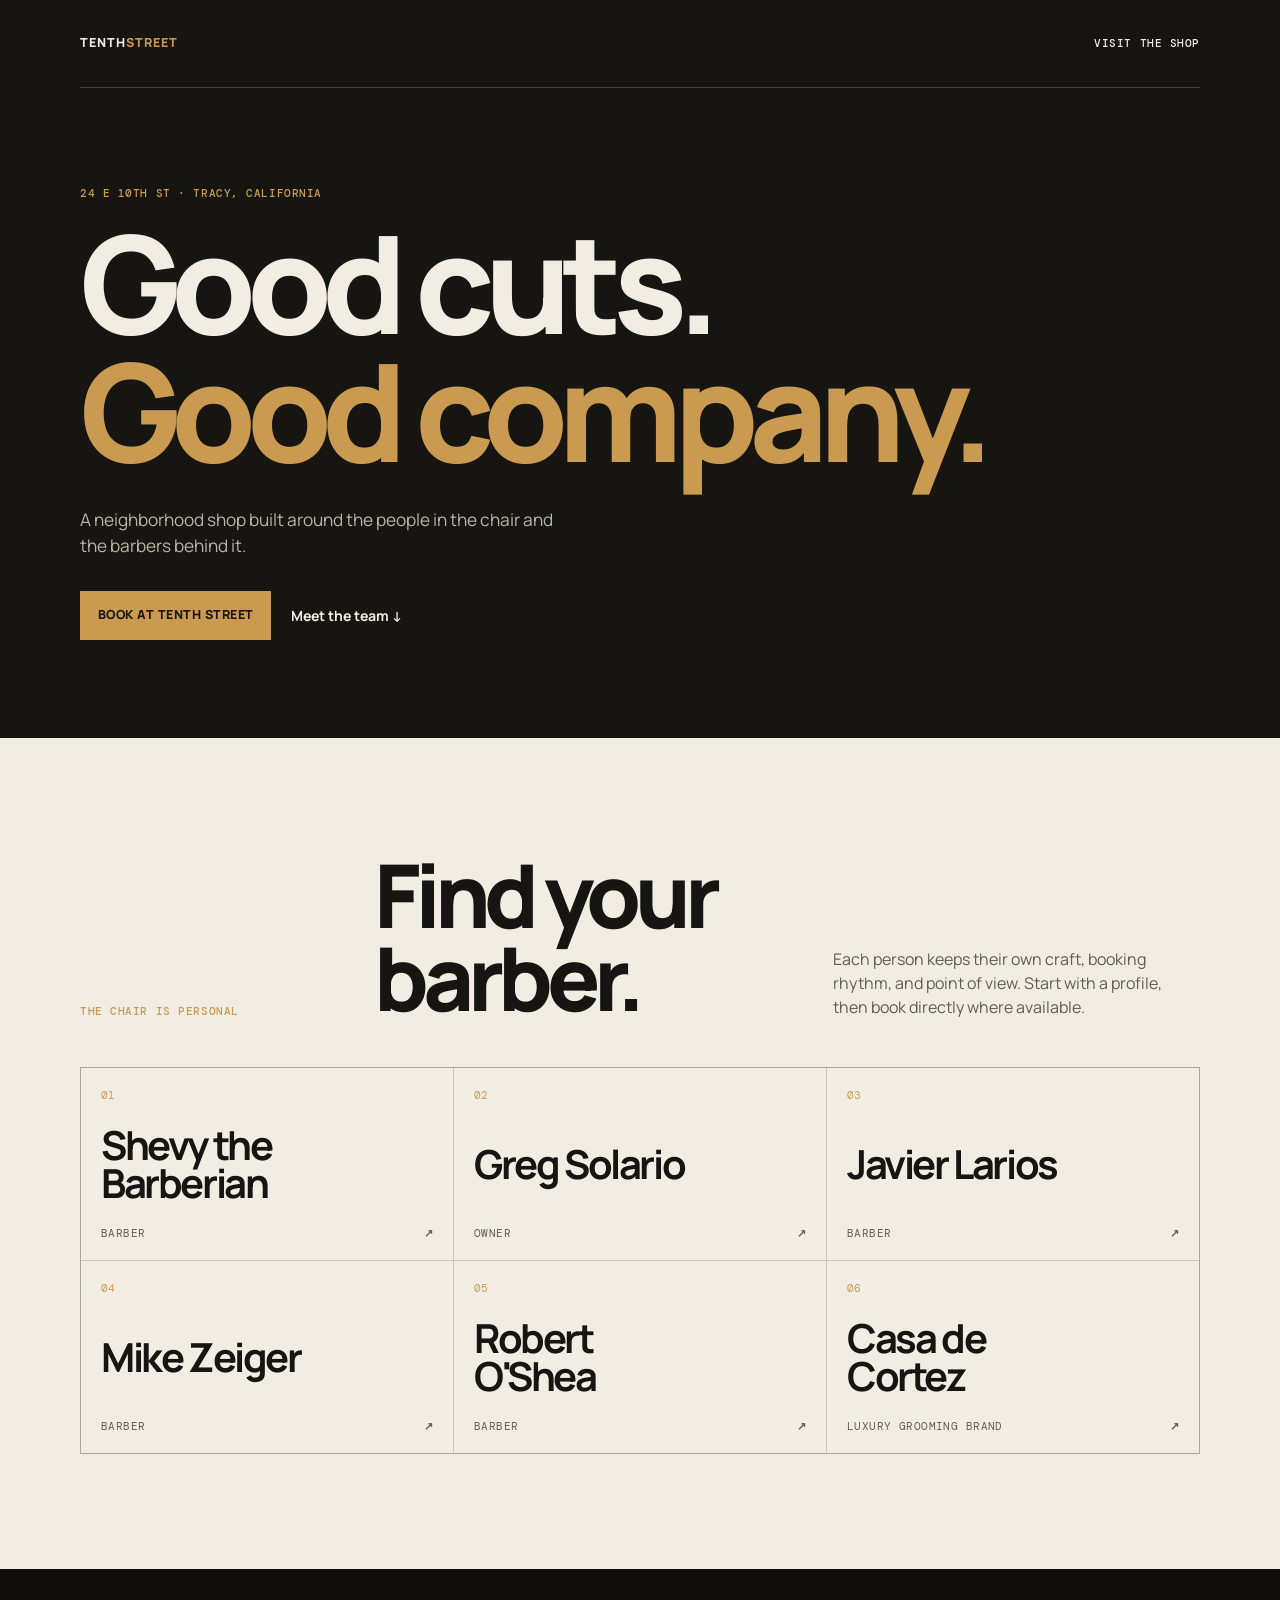
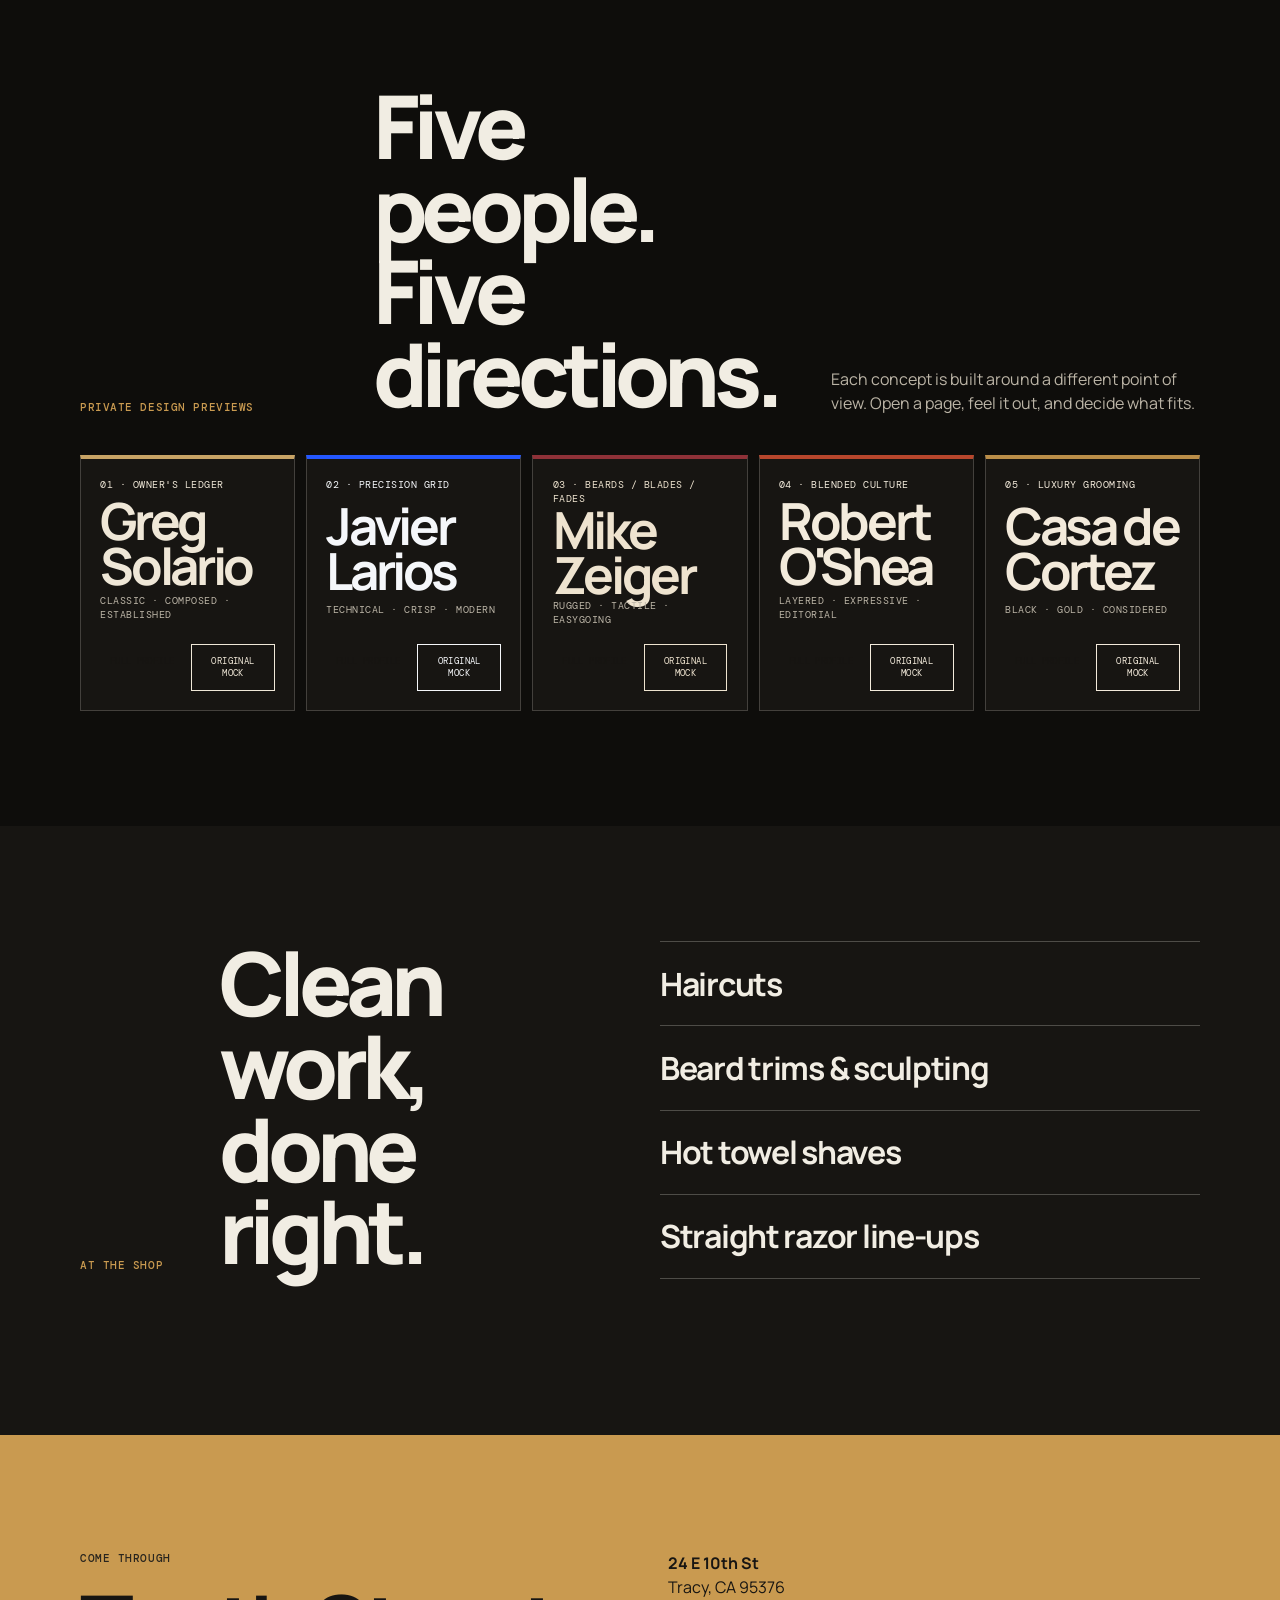
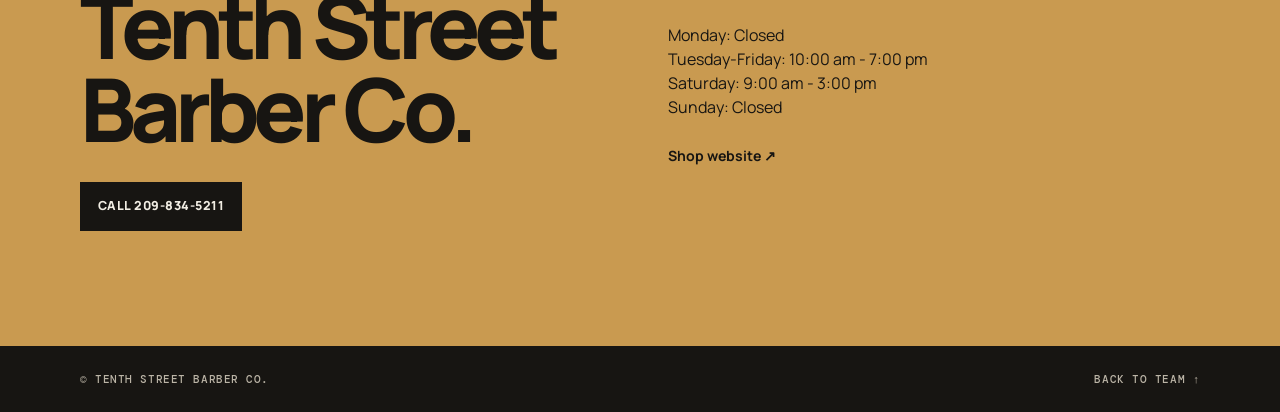
==== index.html @ 83311b33 "Initial public release" ====
<!doctype html>
<html lang="en">
<head>
  <meta charset="utf-8">
  <meta name="viewport" content="width=device-width, initial-scale=1">
  <meta name="description" content="Tenth Street Barber Co. in Tracy, California. Meet the team and book your next service.">
  <meta name="theme-color" content="#171512">
  <title>Tenth Street Barber Co. | Tracy, CA</title>
  <link rel="preconnect" href="https://fonts.googleapis.com">
  <link rel="preconnect" href="https://fonts.gstatic.com" crossorigin>
  <link href="https://fonts.googleapis.com/css2?family=DM+Mono:wght@400;500&family=Manrope:wght@400;500;600;700;800&display=swap" rel="stylesheet">
  <link rel="stylesheet" href="styles.css">
</head>
<body>
  <a class="skip-link" href="#team">Skip to the team</a>
  <header class="site-header wrap">
    <a class="wordmark" href="./" aria-label="Tenth Street Barber Co. home">TENTH<span>STREET</span></a>
    <a class="nav-link" href="#contact">Visit the shop</a>
  </header>

  <main>
    <section class="hero wrap" aria-labelledby="page-title">
      <p class="eyebrow">24 E 10th St · Tracy, California</p>
      <h1 id="page-title">Good cuts.<br><em>Good company.</em></h1>
      <p class="lede">A neighborhood shop built around the people in the chair and the barbers behind it.</p>
      <div class="action-row">
        <a class="button" href="https://getsquire.com/booking/brands/tenth-street-barber-co" target="_blank" rel="noreferrer">Book at Tenth Street</a>
        <a class="text-link" href="#team">Meet the team <span aria-hidden="true">↓</span></a>
      </div>
    </section>

    <section class="section section-paper" id="team" aria-labelledby="team-title">
      <div class="wrap">
        <div class="section-heading">
          <p class="eyebrow">The chair is personal</p>
          <h2 id="team-title">Find your barber.</h2>
          <p>Each person keeps their own craft, booking rhythm, and point of view. Start with a profile, then book directly where available.</p>
        </div>
        <ul class="team-grid" role="list">
          <li><a class="team-card" href="barbers/shevy-the-barberian/"><span class="card-number">01</span><strong>Shevy the Barberian</strong><span>Barber <b aria-hidden="true">↗</b></span></a></li>
          <li><a class="team-card" href="barbers/greg-solario/"><span class="card-number">02</span><strong>Greg Solario</strong><span>Owner <b aria-hidden="true">↗</b></span></a></li>
          <li><a class="team-card" href="barbers/javier-larios/"><span class="card-number">03</span><strong>Javier Larios</strong><span>Barber <b aria-hidden="true">↗</b></span></a></li>
          <li><a class="team-card" href="barbers/mike-zeiger/"><span class="card-number">04</span><strong>Mike Zeiger</strong><span>Barber <b aria-hidden="true">↗</b></span></a></li>
          <li><a class="team-card" href="barbers/robert-oshea/"><span class="card-number">05</span><strong>Robert O'Shea</strong><span>Barber <b aria-hidden="true">↗</b></span></a></li>
          <li><a class="team-card" href="barbers/cdc-culture/"><span class="card-number">06</span><strong>Casa de Cortez</strong><span>Luxury grooming brand <b aria-hidden="true">↗</b></span></a></li>
        </ul>
      </div>
    </section>

    <section class="section mock-section" id="mock-pages" aria-labelledby="mock-pages-title">
      <div class="wrap">
        <div class="mock-heading">
          <p class="eyebrow">Private design previews</p>
          <h2 id="mock-pages-title">Five people.<br>Five directions.</h2>
          <p>Each concept is built around a different point of view. Open a page, feel it out, and decide what fits.</p>
        </div>
        <div class="mock-grid">
          <article class="mock-card mock-greg"><span>01 · Owner's Ledger</span><strong>Greg<br>Solario</strong><small>Classic · Composed · Established</small><div class="mock-actions"><a href="barbers/greg-solario/">Full profile</a><a href="barbers/greg-solario/mock.html">Original mock</a></div></article>
          <article class="mock-card mock-javier"><span>02 · Precision Grid</span><strong>Javier<br>Larios</strong><small>Technical · Crisp · Modern</small><div class="mock-actions"><a href="barbers/javier-larios/">Full profile</a><a href="barbers/javier-larios/mock.html">Original mock</a></div></article>
          <article class="mock-card mock-mike"><span>03 · Beards / Blades / Fades</span><strong>Mike<br>Zeiger</strong><small>Rugged · Tactile · Easygoing</small><div class="mock-actions"><a href="barbers/mike-zeiger/">Full profile</a><a href="barbers/mike-zeiger/mock.html">Original mock</a></div></article>
          <article class="mock-card mock-robert"><span>04 · Blended Culture</span><strong>Robert<br>O'Shea</strong><small>Layered · Expressive · Editorial</small><div class="mock-actions"><a href="barbers/robert-oshea/">Full profile</a><a href="barbers/robert-oshea/mock.html">Original mock</a></div></article>
          <article class="mock-card mock-cdc"><span>05 · Luxury Grooming</span><strong>Casa de<br>Cortez</strong><small>Black · Gold · Considered</small><div class="mock-actions"><a href="barbers/cdc-culture/">Full profile</a><a href="barbers/cdc-culture/mock.html">Original mock</a></div></article>
        </div>
      </div>
    </section>

    <section class="section wrap services" aria-labelledby="services-title">
      <div class="section-heading">
        <p class="eyebrow">At the shop</p>
        <h2 id="services-title">Clean work,<br>done right.</h2>
      </div>
      <ul class="service-list" role="list">
        <li>Haircuts</li>
        <li>Beard trims &amp; sculpting</li>
        <li>Hot towel shaves</li>
        <li>Straight razor line-ups</li>
      </ul>
    </section>

    <section class="section section-brass" id="contact" aria-labelledby="visit-title">
      <div class="wrap visit-grid">
        <div>
          <p class="eyebrow">Come through</p>
          <h2 id="visit-title">Tenth Street<br>Barber Co.</h2>
          <a class="button button-dark" href="tel:+12098345211">Call 209-834-5211</a>
        </div>
        <div class="visit-details">
          <p><strong>24 E 10th St</strong><br>Tracy, CA 95376</p>
          <p>Monday: Closed<br>Tuesday-Friday: 10:00 am - 7:00 pm<br>Saturday: 9:00 am - 3:00 pm<br>Sunday: Closed</p>
          <a class="text-link" href="https://barbershoptracyca.com" target="_blank" rel="noreferrer">Shop website <span aria-hidden="true">↗</span></a>
        </div>
      </div>
    </section>
  </main>

  <footer class="site-footer wrap"><p>© Tenth Street Barber Co.</p><a href="#team">Back to team ↑</a></footer>
  <script src="script.js"></script>
</body>
</html>
---- styles.css ----
:root {
  --ink: #171512;
  --ink-soft: #29251e;
  --paper: #f1ede3;
  --paper-muted: #bbb4a6;
  --brass: #c99a50;
  --line: rgba(23, 21, 18, .18);
  --display: Manrope, Arial, sans-serif;
  --mono: "DM Mono", monospace;
  --wrap: min(1120px, calc(100% - 2.5rem));
}

* { box-sizing: border-box; }
html { scroll-behavior: smooth; background: var(--ink); }
body { margin: 0; background: var(--ink); color: var(--paper); font-family: var(--display); line-height: 1.5; }
a { color: inherit; text-decoration: none; }
a:focus-visible { outline: 3px solid var(--brass); outline-offset: 4px; }
.wrap { width: var(--wrap); margin-inline: auto; }
.skip-link { position: fixed; z-index: 10; left: 1rem; top: 1rem; padding: .7rem .9rem; background: var(--brass); color: var(--ink); transform: translateY(-160%); }
.skip-link:focus { transform: translateY(0); }
.site-header { display: flex; align-items: center; justify-content: space-between; min-height: 5.5rem; border-bottom: 1px solid rgba(241, 237, 227, .2); }
.wordmark { font-size: .78rem; font-weight: 800; letter-spacing: .08em; }
.wordmark span { color: var(--brass); }
.nav-link, .eyebrow, .kicker, .site-footer { font: 500 .7rem/1.3 var(--mono); letter-spacing: .05em; text-transform: uppercase; }
.nav-link:hover, .text-link:hover { color: var(--brass); }
.hero { min-height: min(650px, calc(100svh - 5.5rem)); display: flex; flex-direction: column; justify-content: center; padding-block: 6rem; }
.eyebrow { margin: 0 0 1.2rem; color: var(--brass); }
h1, h2 { margin: 0; font-weight: 800; letter-spacing: -.07em; line-height: .94; }
h1 { max-width: 10ch; font-size: clamp(3.7rem, 12vw, 8.5rem); }
h1 em { color: var(--brass); font-style: normal; }
h2 { font-size: clamp(2.8rem, 7vw, 5.5rem); }
.lede { max-width: 31rem; margin: 2rem 0; color: var(--paper-muted); font-size: 1.08rem; }
.action-row { display: flex; flex-wrap: wrap; align-items: center; gap: 1.25rem; }
.button { display: inline-flex; justify-content: center; align-items: center; min-height: 3.1rem; padding: .8rem 1.1rem; background: var(--brass); color: var(--ink); font-size: .78rem; font-weight: 800; letter-spacing: .04em; text-transform: uppercase; transition: transform .2s ease, background .2s ease; }
.button:hover { background: var(--paper); transform: translateY(-2px); }
.button-dark { background: var(--ink); color: var(--paper); }
.button-dark:hover { background: var(--ink-soft); }
.text-link { font-size: .88rem; font-weight: 700; }
.section { padding-block: clamp(4.5rem, 9vw, 8rem); }
.section-paper { background: var(--paper); color: var(--ink); }
.section-heading { display: grid; gap: 1.2rem; margin-bottom: 3rem; }
.section-heading > p:last-child { max-width: 35rem; margin: 0; color: #625c53; }
.team-grid { display: grid; gap: 1px; padding: 0; margin: 0; list-style: none; background: var(--line); border: 1px solid var(--line); }
.team-card { min-height: 12rem; display: flex; flex-direction: column; justify-content: space-between; padding: 1.25rem; background: var(--paper); transition: color .2s ease, background .2s ease; }
.team-card:hover { background: var(--ink); color: var(--paper); }
.team-card strong { max-width: 9ch; font-size: clamp(1.65rem, 4vw, 2.5rem); letter-spacing: -.06em; line-height: .95; }
.team-card span:last-child { display: flex; justify-content: space-between; color: #665e52; font: .66rem var(--mono); letter-spacing: .04em; text-transform: uppercase; }
.team-card:hover span:last-child { color: var(--paper-muted); }
.card-number { color: var(--brass); font: .68rem var(--mono); }
.mock-section { background: #0e0d0b; }
.mock-heading { display: grid; gap: 1rem; margin-bottom: 2.5rem; }
.mock-heading > p:last-child { max-width: 34rem; margin: 0; color: var(--paper-muted); }
.mock-grid { display: grid; gap: .7rem; }
.mock-card { min-height: 16rem; display: flex; flex-direction: column; justify-content: space-between; padding: 1.2rem; border: 1px solid rgba(241,237,227,.2); background: #171512; transition: transform .25s ease, border-color .25s ease; }
.mock-card:hover { transform: translateY(-4px); border-color: currentColor; }
.mock-card span, .mock-card small { font: .62rem/1.4 var(--mono); letter-spacing: .05em; text-transform: uppercase; }
.mock-card strong { font-size: clamp(2rem, 4vw, 3.25rem); line-height: .88; letter-spacing: -.065em; }
.mock-card small { color: var(--paper-muted); }
.mock-actions { display: grid; grid-template-columns: 1fr 1fr; gap: .45rem; margin-top: 1rem; }
.mock-actions a { padding: .65rem .45rem; border: 1px solid currentColor; text-align: center; font: .58rem var(--mono); letter-spacing: .04em; text-transform: uppercase; }
.mock-actions a:first-child { background: currentColor; color: #171512; }
.mock-actions a:focus-visible { outline: 2px solid currentColor; outline-offset: 3px; }
.mock-greg { border-top: .3rem solid #c7a365; color: #efe7d7; }
.mock-javier { border-top: .3rem solid #2457ff; color: #f5f7fa; }
.mock-mike { border-top: .3rem solid #8f3138; color: #eee3cf; }
.mock-robert { border-top: .3rem solid #b7462c; color: #f3ebdc; }
.mock-cdc { border-top: .3rem solid #ba8d48; color: #f3eadb; }
.services { display: grid; gap: 2.5rem; }
.service-list { padding: 0; margin: 0; list-style: none; border-top: 1px solid rgba(241, 237, 227, .25); }
.service-list li { padding: 1.1rem 0; border-bottom: 1px solid rgba(241, 237, 227, .25); font-size: clamp(1.35rem, 3vw, 2rem); font-weight: 700; letter-spacing: -.04em; }
.section-brass { background: var(--brass); color: var(--ink); }
.section-brass .eyebrow { color: var(--ink-soft); }
.visit-grid { display: grid; gap: 3.5rem; }
.visit-grid .button { margin-top: 2rem; }
.visit-details { max-width: 28rem; }
.visit-details p { margin: 0 0 1.5rem; }
.site-footer { display: flex; justify-content: space-between; gap: 1rem; padding-block: 1.6rem; color: var(--paper-muted); }
.site-footer p { margin: 0; }

/* Individual profile pages share this quiet, text-led treatment. */
.profile-page { min-height: 100svh; display: grid; grid-template-rows: auto 1fr auto; }
.profile-header { display: flex; justify-content: space-between; align-items: center; min-height: 5.5rem; border-bottom: 1px solid rgba(241, 237, 227, .2); }
.profile-shell { display: grid; align-content: center; gap: 1.3rem; min-height: 62svh; padding-block: 5rem; }
.profile-shell h1 { max-width: 11ch; }
.role { margin: 0; color: var(--brass); font: .72rem var(--mono); letter-spacing: .06em; text-transform: uppercase; }
.bio { max-width: 40rem; margin: .4rem 0 .8rem; color: var(--paper-muted); font-size: clamp(1.05rem, 2vw, 1.32rem); }
.profile-actions { display: flex; flex-wrap: wrap; gap: 1rem 1.3rem; align-items: center; }
.brand-mark { width: 9rem; border: 1px solid rgba(241, 237, 227, .25); border-radius: 50%; }

@media (min-width: 700px) {
  .team-grid { grid-template-columns: repeat(3, 1fr); }
  .mock-heading { grid-template-columns: .75fr 1.2fr 1fr; align-items: end; }
  .mock-heading .eyebrow { margin: 0; }
  .services, .visit-grid { grid-template-columns: 1fr 1fr; align-items: start; }
  .section-heading { grid-template-columns: .75fr 1.2fr 1fr; align-items: end; }
  .section-heading .eyebrow { margin: 0; }
  .profile-shell { grid-template-columns: 1fr 1.25fr; column-gap: 3rem; }
  .profile-shell .kicker, .profile-shell h1 { grid-column: 1 / -1; }
  .profile-shell .role { grid-column: 1; }
  .profile-shell .bio { grid-column: 2; grid-row: 3 / span 2; }
  .profile-shell .profile-actions { grid-column: 1; }
  .profile-shell .brand-mark { grid-column: 1; }
}

@media (min-width: 980px) {
  .mock-grid { grid-template-columns: repeat(5, minmax(0, 1fr)); }
}

@media (prefers-reduced-motion: reduce) {
  .mock-card { transition: none; }
  .mock-card:hover { transform: none; }
}
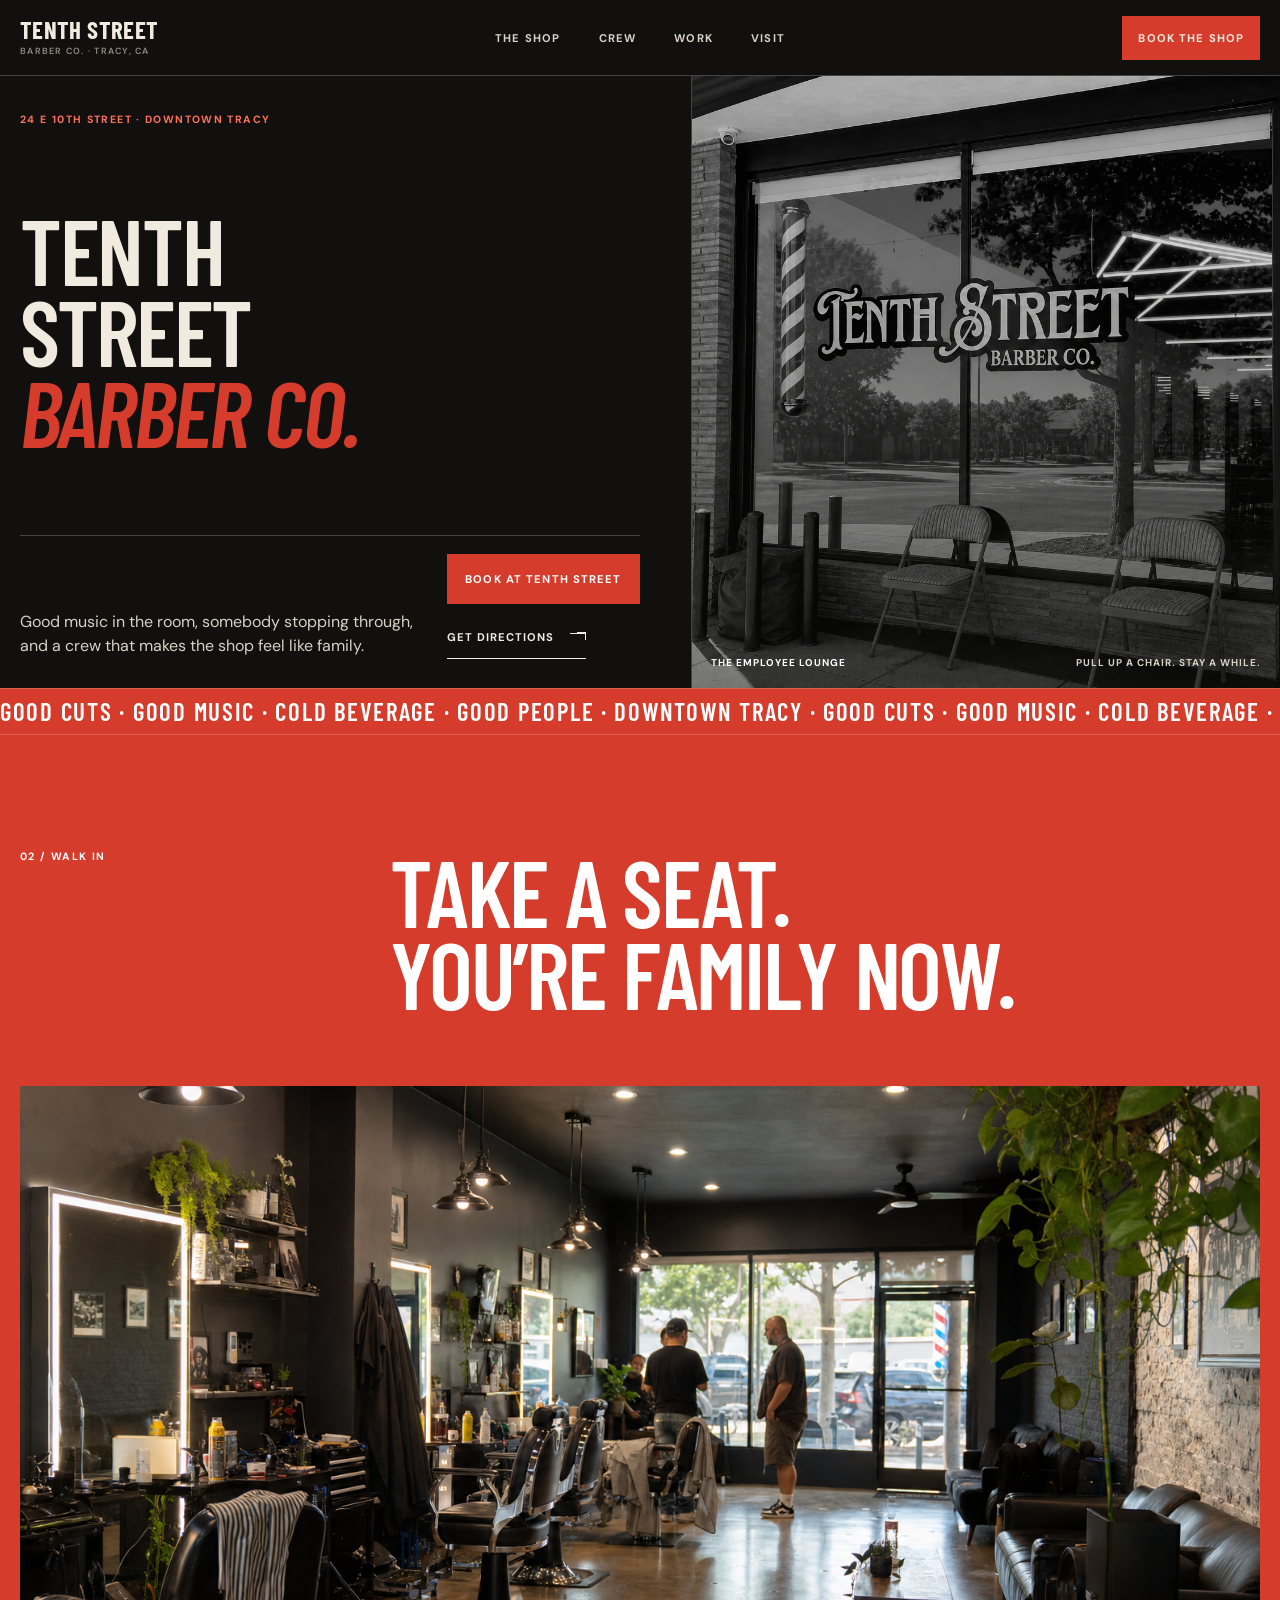
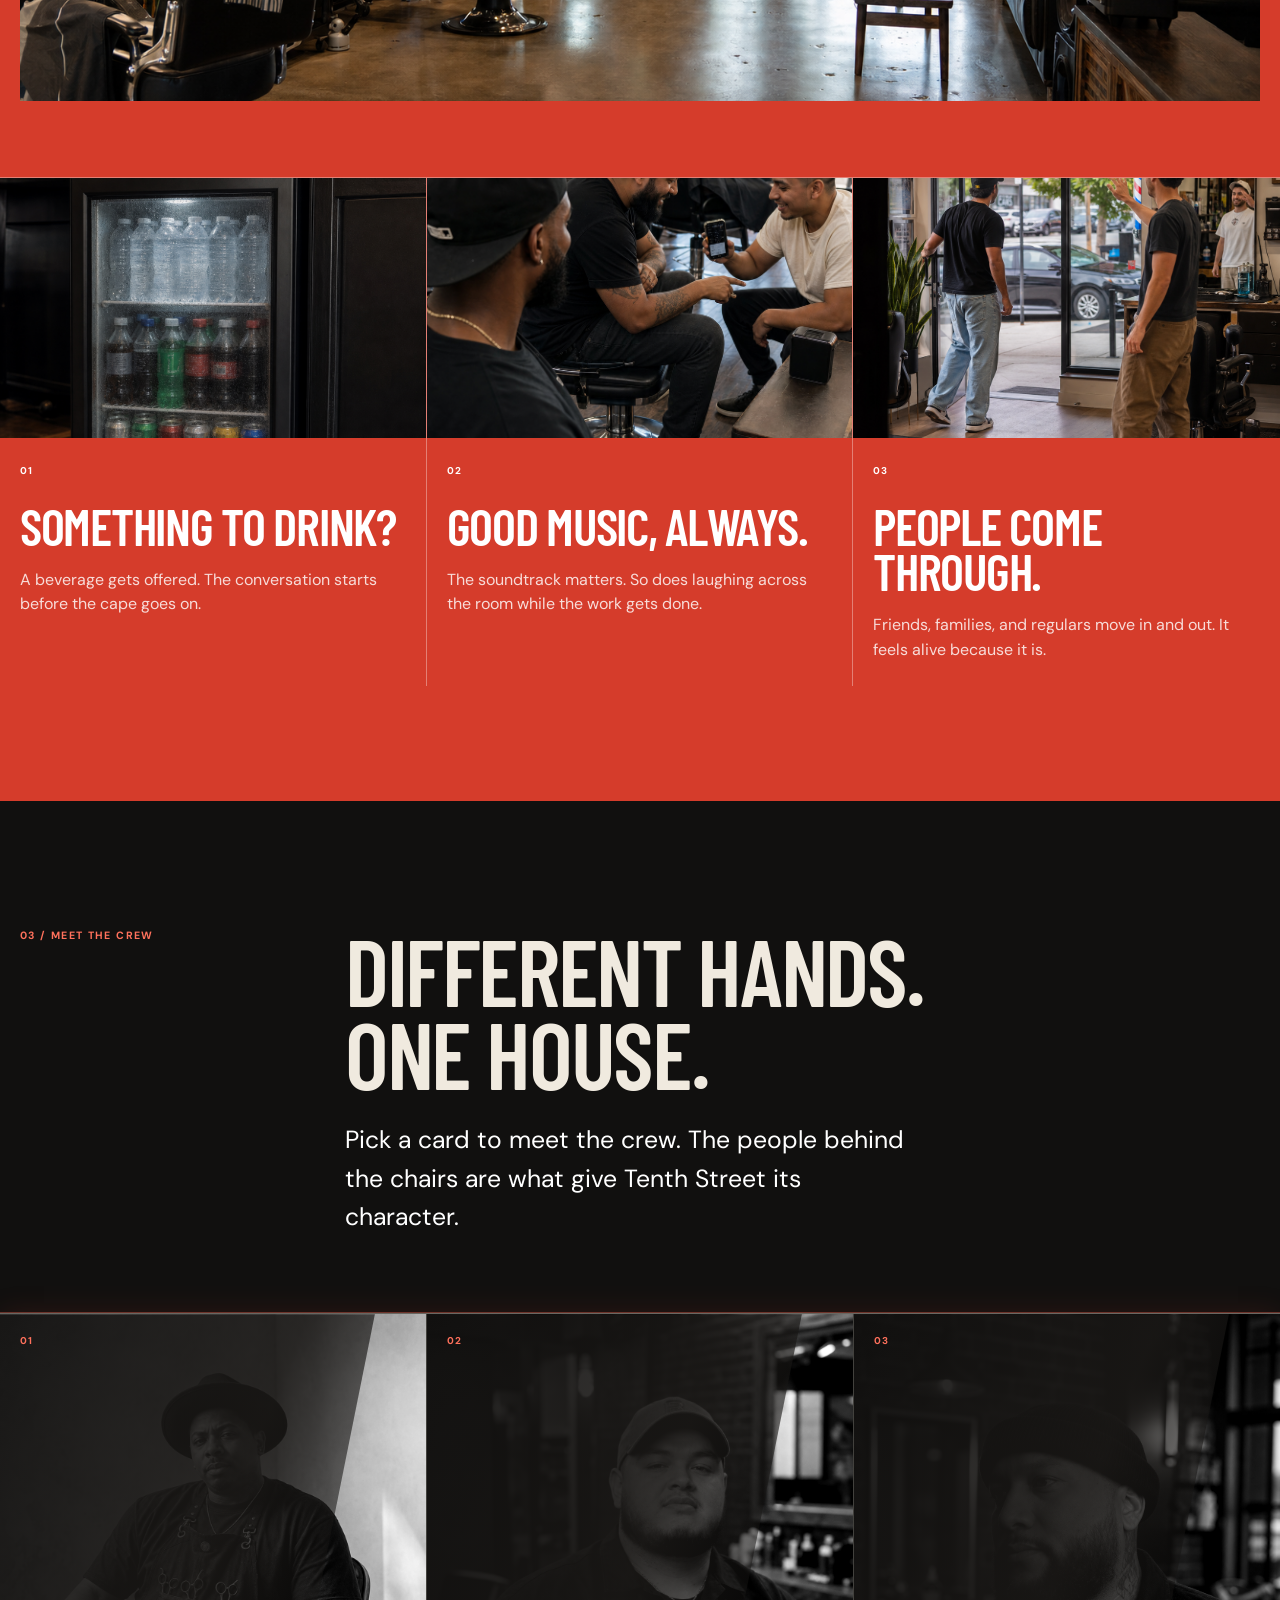
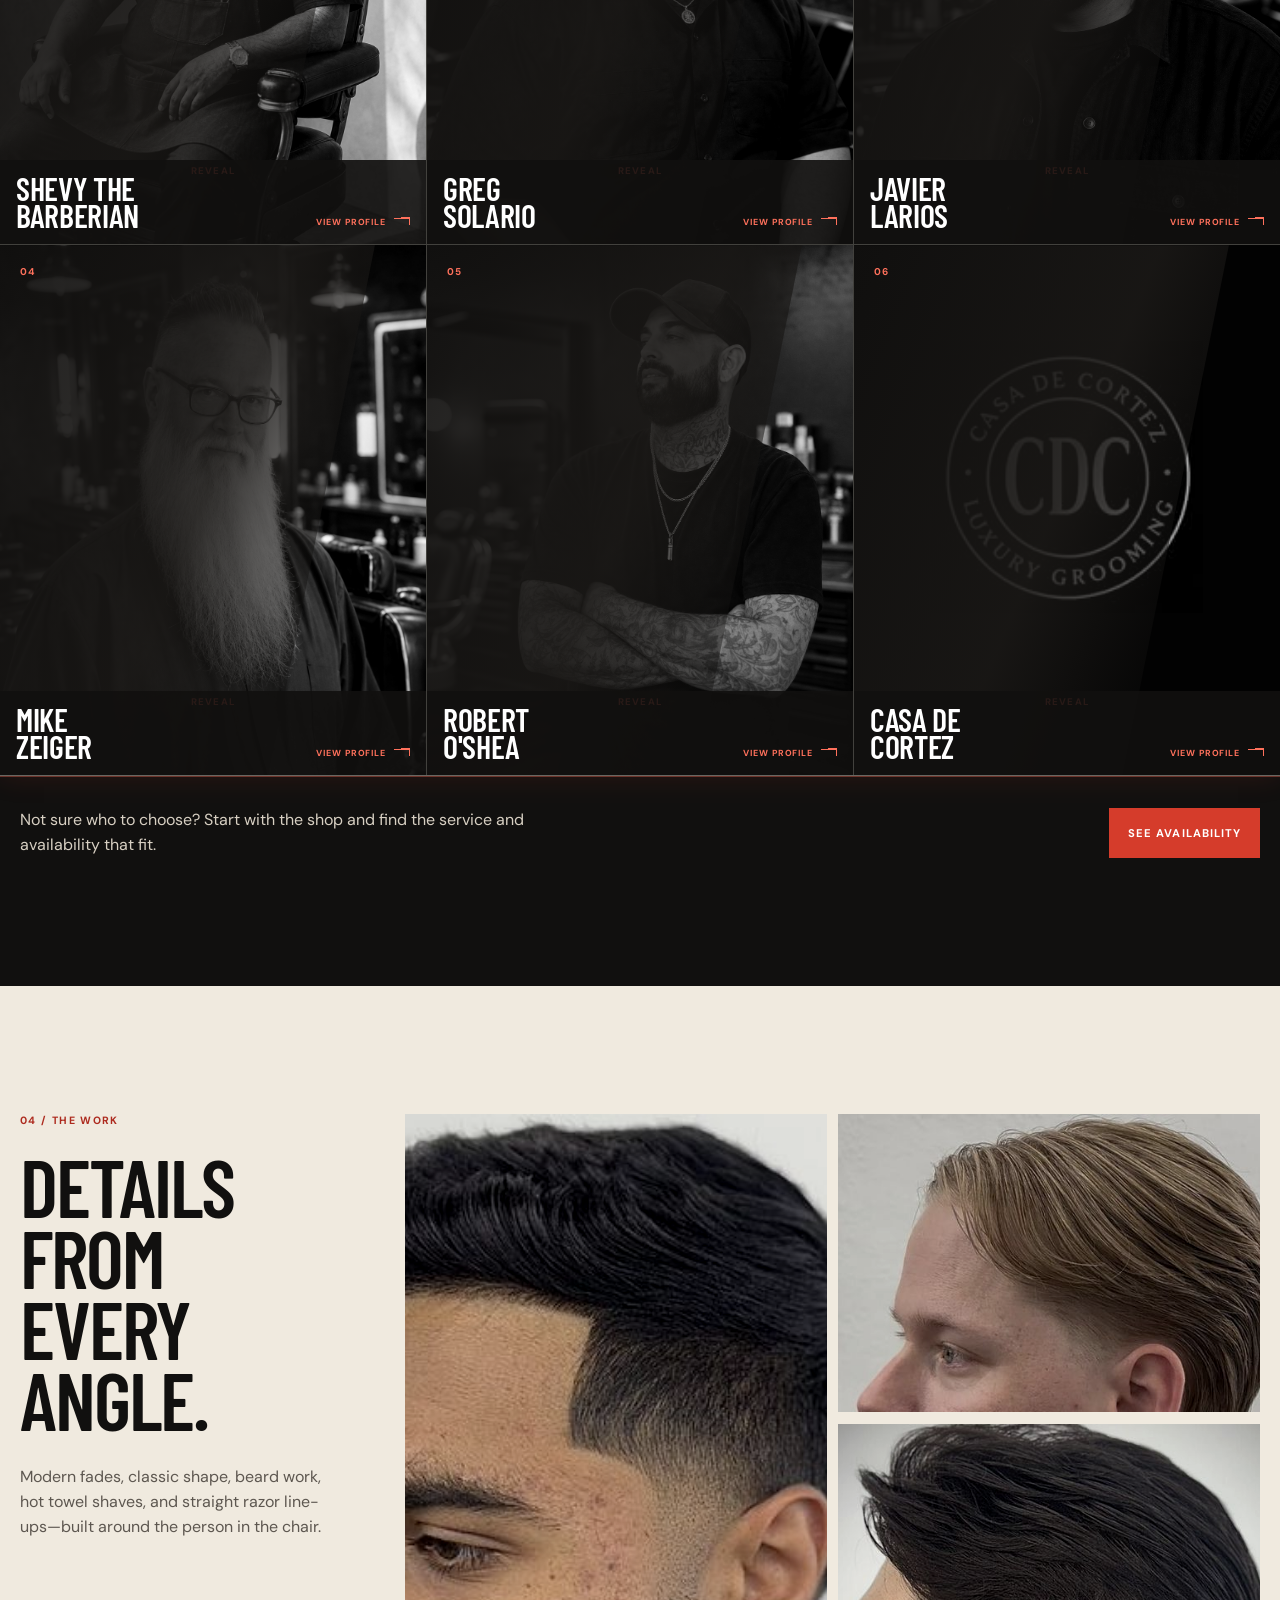
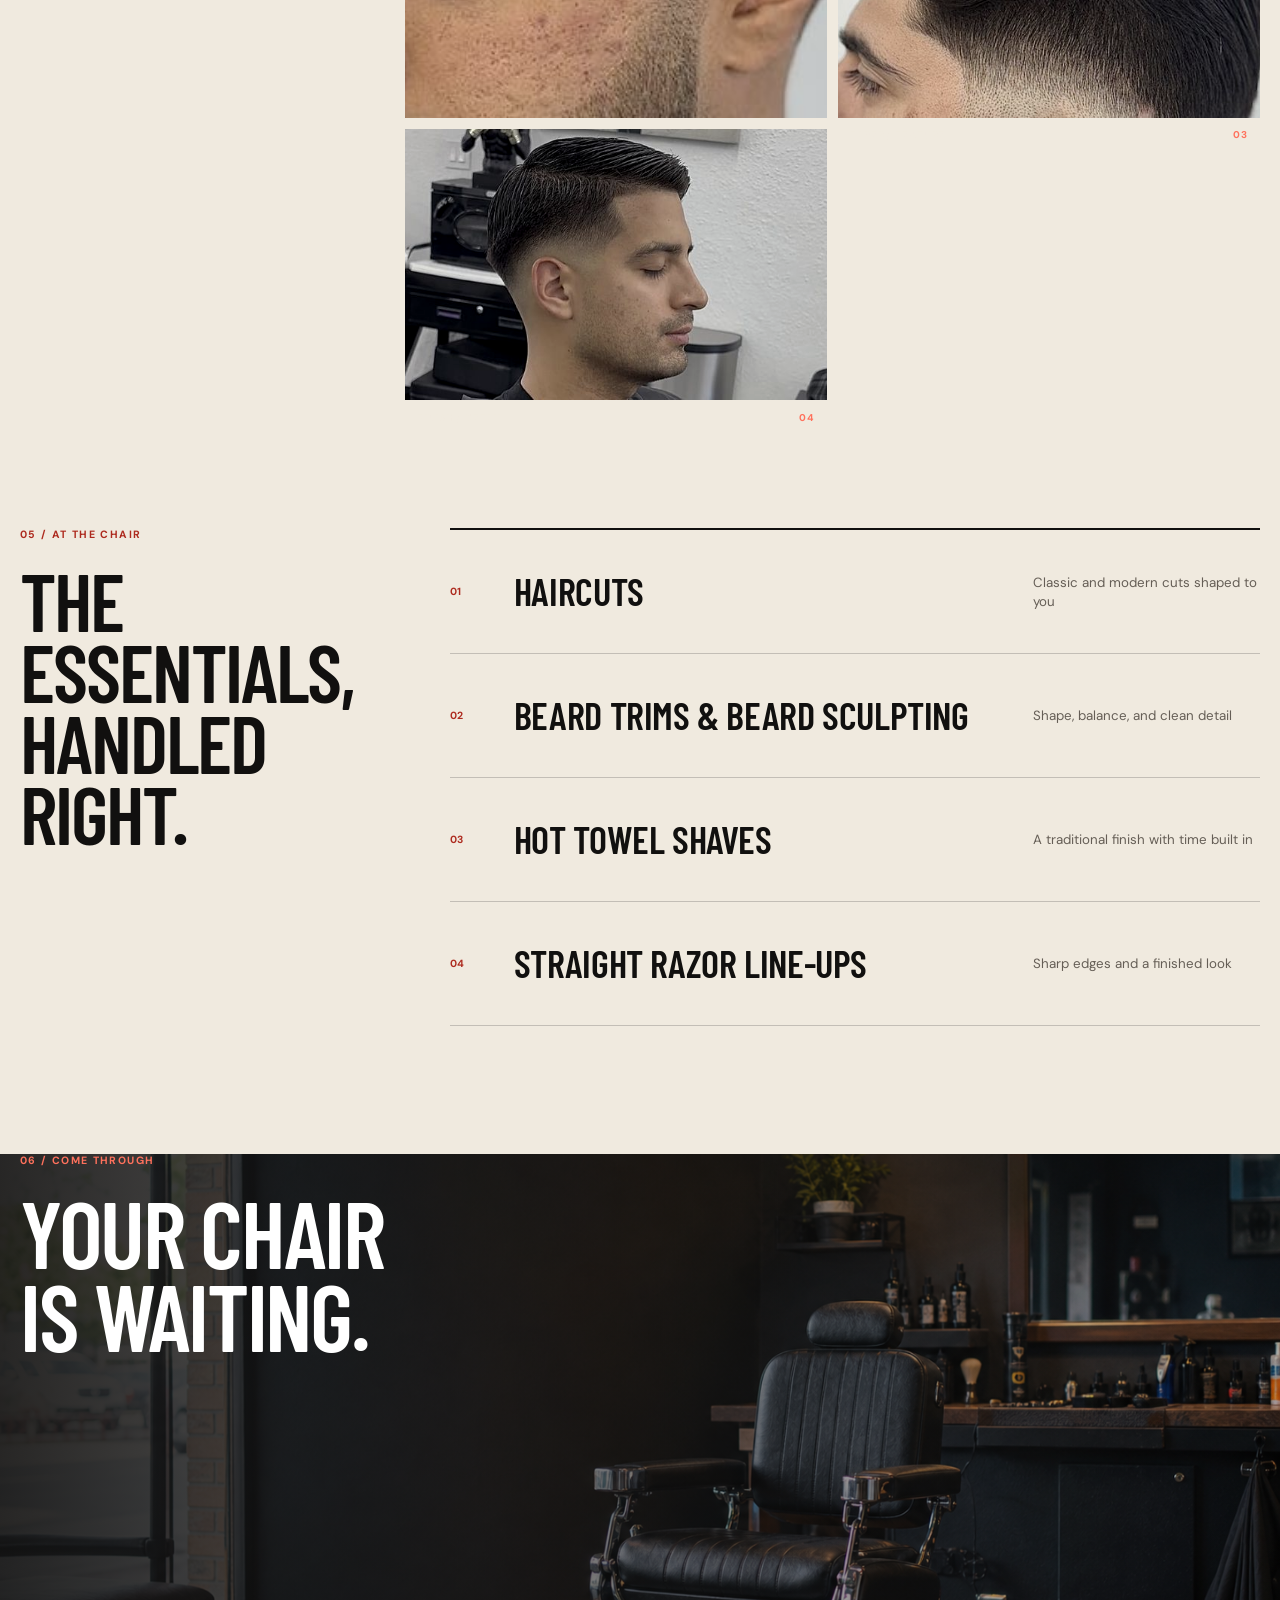
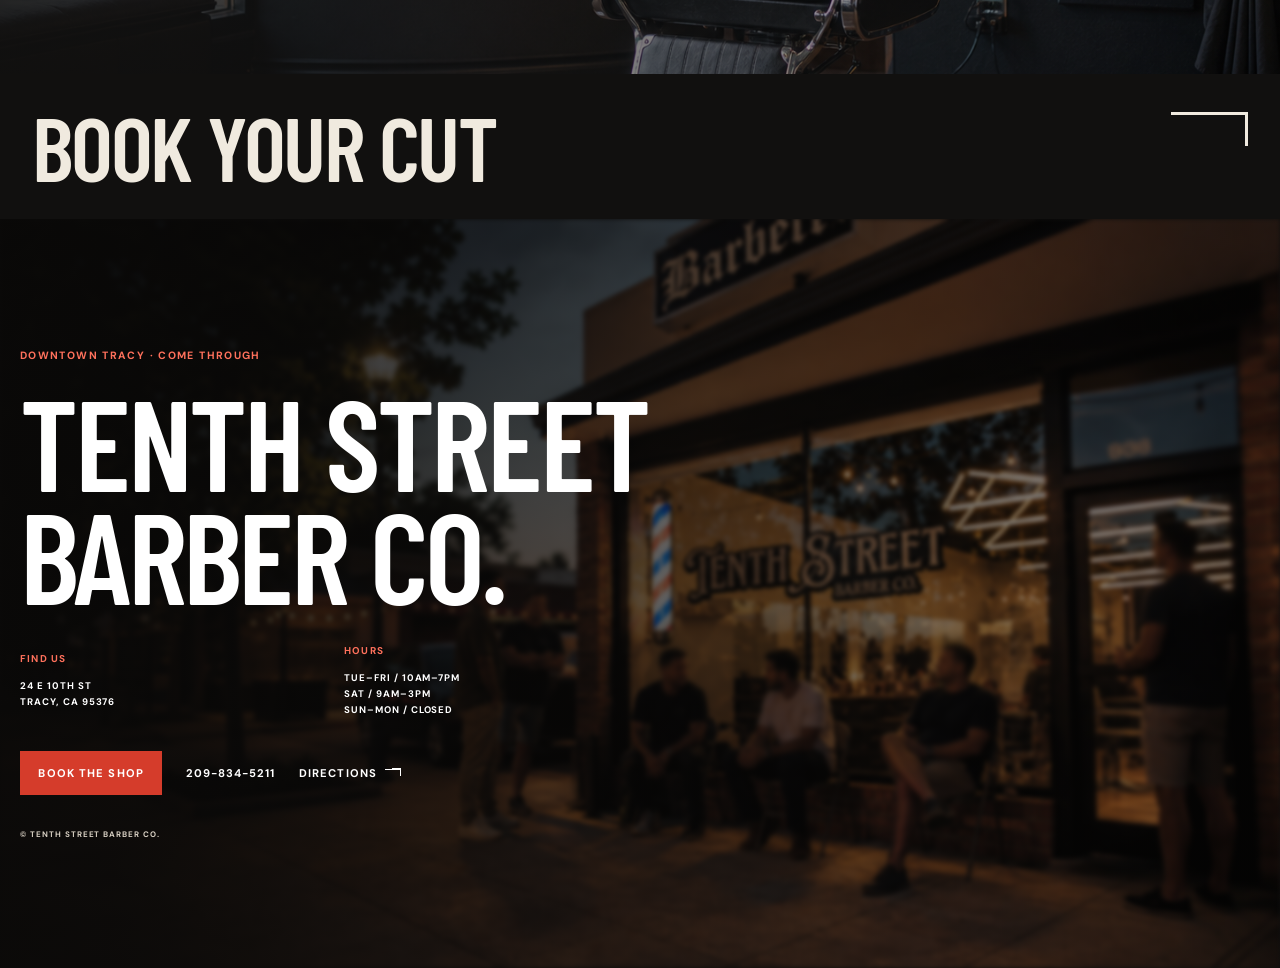
==== commit 18d1530c: "publish shop-first Tenth Street homepage" ====
--- a/index.html
+++ b/index.html
@@ -3,97 +3,125 @@
 <head>
   <meta charset="utf-8">
   <meta name="viewport" content="width=device-width, initial-scale=1">
-  <meta name="description" content="Tenth Street Barber Co. in Tracy, California. Meet the team and book your next service.">
-  <meta name="theme-color" content="#171512">
-  <title>Tenth Street Barber Co. | Tracy, CA</title>
+  <meta name="description" content="Tenth Street Barber Co. in downtown Tracy, California. Good cuts, good music, and a crew that treats the shop like family.">
+  <meta name="theme-color" content="#11100f">
+  <title>Tenth Street Barber Co. | Downtown Tracy</title>
   <link rel="preconnect" href="https://fonts.googleapis.com">
   <link rel="preconnect" href="https://fonts.gstatic.com" crossorigin>
-  <link href="https://fonts.googleapis.com/css2?family=DM+Mono:wght@400;500&family=Manrope:wght@400;500;600;700;800&display=swap" rel="stylesheet">
-  <link rel="stylesheet" href="styles.css">
+  <link href="https://fonts.googleapis.com/css2?family=Barlow+Condensed:ital,wght@0,500;0,600;0,700;1,600&amp;family=DM+Sans:wght@400;500;600;700&amp;display=swap" rel="stylesheet">
+  <link rel="stylesheet" href="shop-first.css">
 </head>
 <body>
-  <a class="skip-link" href="#team">Skip to the team</a>
-  <header class="site-header wrap">
-    <a class="wordmark" href="./" aria-label="Tenth Street Barber Co. home">TENTH<span>STREET</span></a>
-    <a class="nav-link" href="#contact">Visit the shop</a>
+  <a class="skip-link" href="#main-content">Skip to content</a>
+  <header class="site-header">
+    <a class="wordmark" href="index.html" aria-label="Tenth Street Barber Co. home"><span>Tenth Street</span><small>Barber Co. · Tracy, CA</small></a>
+    <nav id="primary-nav" aria-label="Primary"><a href="#main-content">The shop</a><a href="#crew">Crew</a><a href="#work">Work</a><a href="#visit">Visit</a></nav>
+    <button type="button" class="nav-toggle" aria-expanded="false" aria-controls="primary-nav" aria-label="Toggle navigation menu"><span class="nav-toggle-bars" aria-hidden="true"></span></button>
+    <a class="header-book booking-link" href="https://getsquire.com/booking/brands/tenth-street-barber-co">Book the shop</a>
   </header>
 
-  <main>
-    <section class="hero wrap" aria-labelledby="page-title">
-      <p class="eyebrow">24 E 10th St · Tracy, California</p>
-      <h1 id="page-title">Good cuts.<br><em>Good company.</em></h1>
-      <p class="lede">A neighborhood shop built around the people in the chair and the barbers behind it.</p>
-      <div class="action-row">
-        <a class="button" href="https://getsquire.com/booking/brands/tenth-street-barber-co" target="_blank" rel="noreferrer">Book at Tenth Street</a>
-        <a class="text-link" href="#team">Meet the team <span aria-hidden="true">↓</span></a>
+  <main id="main-content">
+    <section class="hero" aria-labelledby="hero-title">
+      <div class="hero-copy">
+        <p class="kicker">24 E 10th Street · Downtown Tracy</p>
+        <h1 id="hero-title">Tenth Street<br><span>Barber Co.</span></h1>
+        <div class="hero-bottom">
+          <p>Good music in the room, somebody stopping through, and a crew that makes the shop feel like family.</p>
+          <div class="actions">
+            <a class="button booking-link" href="https://getsquire.com/booking/brands/tenth-street-barber-co">Book at Tenth Street</a>
+            <a class="arrow-link" href="https://www.google.com/maps/dir/?api=1&amp;destination=24+E+10th+St+Tracy+CA+95376">Get directions <span class="vector-arrow" aria-hidden="true"></span></a>
+          </div>
+        </div>
+      </div>
+      <figure class="hero-media">
+        <img src="mock-assets/environment/hero-storefront-clean.png" alt="The Tenth Street Barber Co. storefront and employee lounge chairs" width="1536" height="1024">
+        <figcaption><span>The employee lounge</span><small>Pull up a chair. Stay a while.</small></figcaption>
+      </figure>
+    </section>
+
+    <div class="ticker" aria-hidden="true"><p>Good cuts · Good music · Cold beverage · Good people · Downtown Tracy · Good cuts · Good music · Cold beverage · Good people · Downtown Tracy · Good cuts · Good music · Cold beverage · Good people · Downtown Tracy · Good cuts · Good music · Cold beverage · Good people · Downtown Tracy · </p></div>
+
+    <section class="welcome" aria-labelledby="welcome-title">
+      <div class="welcome-title section-shell">
+        <p class="section-number">02 / Walk in</p>
+        <h2 id="welcome-title">Take a seat.<br>You’re family now.</h2>
+        <img src="mock-assets/environment/lounge-interior.png" alt="Warm documentary view across a neighborhood barbershop lounge and work floor" loading="lazy">
+      </div>
+      <div class="welcome-notes">
+        <article><img src="mock-assets/environment/drinks-fridge-closed.png" alt="Closed glass-door shop refrigerator stocked with cold water and sodas" loading="lazy"><span>01</span><h3>Something to drink?</h3><p>A beverage gets offered. The conversation starts before the cape goes on.</p></article>
+        <article><img src="mock-assets/environment/music-room.png" alt="Friends sharing music and conversation inside a neighborhood barbershop" loading="lazy"><span>02</span><h3>Good music, always.</h3><p>The soundtrack matters. So does laughing across the room while the work gets done.</p></article>
+        <article><img src="mock-assets/environment/welcome-arrival.png" alt="A customer arriving and receiving a casual greeting inside the shop" loading="lazy"><span>03</span><h3>People come through.</h3><p>Friends, families, and regulars move in and out. It feels alive because it is.</p></article>
       </div>
     </section>
 
-    <section class="section section-paper" id="team" aria-labelledby="team-title">
-      <div class="wrap">
-        <div class="section-heading">
-          <p class="eyebrow">The chair is personal</p>
-          <h2 id="team-title">Find your barber.</h2>
-          <p>Each person keeps their own craft, booking rhythm, and point of view. Start with a profile, then book directly where available.</p>
-        </div>
-        <ul class="team-grid" role="list">
-          <li><a class="team-card" href="barbers/shevy-the-barberian/"><span class="card-number">01</span><strong>Shevy the Barberian</strong><span>Barber <b aria-hidden="true">↗</b></span></a></li>
-          <li><a class="team-card" href="barbers/greg-solario/"><span class="card-number">02</span><strong>Greg Solario</strong><span>Owner <b aria-hidden="true">↗</b></span></a></li>
-          <li><a class="team-card" href="barbers/javier-larios/"><span class="card-number">03</span><strong>Javier Larios</strong><span>Barber <b aria-hidden="true">↗</b></span></a></li>
-          <li><a class="team-card" href="barbers/mike-zeiger/"><span class="card-number">04</span><strong>Mike Zeiger</strong><span>Barber <b aria-hidden="true">↗</b></span></a></li>
-          <li><a class="team-card" href="barbers/robert-oshea/"><span class="card-number">05</span><strong>Robert O'Shea</strong><span>Barber <b aria-hidden="true">↗</b></span></a></li>
-          <li><a class="team-card" href="barbers/cdc-culture/"><span class="card-number">06</span><strong>Casa de Cortez</strong><span>Luxury grooming brand <b aria-hidden="true">↗</b></span></a></li>
-        </ul>
+    <section class="crew" id="crew" aria-labelledby="crew-title">
+      <div class="section-shell crew-heading">
+        <p class="section-number">03 / Meet the crew</p>
+        <div><h2 id="crew-title">Different hands.<br>One house.</h2><p class="crew-instruction">Pick a card to meet the crew. The people behind the chairs are what give Tenth Street its character.</p></div>
+      </div>
+      <div class="crew-grid">
+        <a class="crew-card" href="barbers/shevy-the-barberian/index.html" aria-label="View Shevy the Barberian profile">
+          <img src="mock-assets/crew/shevy.png" alt="Editorial portrait of Shevy the Barberian" loading="lazy">
+          <div class="crew-mask"><span>01</span></div><span class="crew-reveal" aria-hidden="true">Reveal</span>
+          <div class="crew-name"><strong>Shevy the Barberian</strong><small>View profile <span class="vector-arrow" aria-hidden="true"></span></small></div>
+        </a>
+        <a class="crew-card" href="barbers/greg-solario/index.html" aria-label="View Greg Solario profile">
+          <img src="mock-assets/crew/greg.png" alt="Editorial review portrait of Greg Solario" loading="lazy">
+          <div class="crew-mask"><span>02</span></div><span class="crew-reveal" aria-hidden="true">Reveal</span>
+          <div class="crew-name"><strong>Greg Solario</strong><small>View profile <span class="vector-arrow" aria-hidden="true"></span></small></div>
+        </a>
+        <a class="crew-card" href="barbers/javier-larios/index.html" aria-label="View Javier Larios profile">
+          <img src="mock-assets/crew/javier.png" alt="Editorial review portrait of Javier Larios" loading="lazy">
+          <div class="crew-mask"><span>03</span></div><span class="crew-reveal" aria-hidden="true">Reveal</span>
+          <div class="crew-name"><strong>Javier Larios</strong><small>View profile <span class="vector-arrow" aria-hidden="true"></span></small></div>
+        </a>
+        <a class="crew-card" href="barbers/mike-zeiger/index.html" aria-label="View Mike Zeiger profile">
+          <img src="mock-assets/crew/mike.png" alt="Editorial review portrait of Mike Zeiger" loading="lazy">
+          <div class="crew-mask"><span>04</span></div><span class="crew-reveal" aria-hidden="true">Reveal</span>
+          <div class="crew-name"><strong>Mike<br>Zeiger</strong><small>View profile <span class="vector-arrow" aria-hidden="true"></span></small></div>
+        </a>
+        <a class="crew-card" href="barbers/robert-oshea/index.html" aria-label="View Robert O'Shea profile">
+          <img src="mock-assets/crew/robert.png" alt="Editorial review portrait of Robert O'Shea" loading="lazy">
+          <div class="crew-mask"><span>05</span></div><span class="crew-reveal" aria-hidden="true">Reveal</span>
+          <div class="crew-name"><strong>Robert O'Shea</strong><small>View profile <span class="vector-arrow" aria-hidden="true"></span></small></div>
+        </a>
+        <a class="crew-card crew-card-brand" href="barbers/cdc-culture/index.html" aria-label="View Casa de Cortez profile">
+          <img src="mock-assets/crew/casa-de-cortez.png" alt="Casa de Cortez Luxury Grooming brand mark" loading="lazy">
+          <div class="crew-mask"><span>06</span></div><span class="crew-reveal" aria-hidden="true">Reveal</span>
+          <div class="crew-name"><strong>Casa de Cortez</strong><small>View profile <span class="vector-arrow" aria-hidden="true"></span></small></div>
+        </a>
+      </div>
+      <div class="crew-cta section-shell"><p>Not sure who to choose? Start with the shop and find the service and availability that fit.</p><a class="button booking-link" href="https://getsquire.com/booking/brands/tenth-street-barber-co">See availability</a></div>
+    </section>
+
+    <section class="work section-shell" id="work" aria-labelledby="work-title">
+      <div class="section-intro"><p class="section-number">04 / The work</p><h2 id="work-title">Details from<br>every angle.</h2><p>Modern fades, classic shape, beard work, hot towel shaves, and straight razor line-ups—built around the person in the chair.</p></div>
+      <div class="work-sheet">
+        <figure class="work-shot work-shot-a"><img src="barbers/shevy-the-barberian/assets/source/booksy-05.jpg" alt="Clean skin fade with a precise lineup" width="640" height="360" loading="lazy"><figcaption>Fade / Lineup <span>01</span></figcaption></figure>
+        <figure class="work-shot work-shot-b"><img src="barbers/shevy-the-barberian/assets/source/booksy-01.jpg" alt="Neatly styled classic haircut" width="640" height="360" loading="lazy"><figcaption>Scissor / Shape <span>02</span></figcaption></figure>
+        <figure class="work-shot work-shot-c"><img src="barbers/shevy-the-barberian/assets/source/booksy-09.jpg" alt="Blended taper with textured styling" width="640" height="360" loading="lazy"><figcaption>Taper / Texture <span>03</span></figcaption></figure>
+        <figure class="work-shot work-shot-d"><img src="barbers/shevy-the-barberian/assets/source/booksy-03.jpg" alt="Detailed haircut photographed from the side" width="640" height="360" loading="lazy"><figcaption>Finish / Detail <span>04</span></figcaption></figure>
       </div>
     </section>
 
-    <section class="section mock-section" id="mock-pages" aria-labelledby="mock-pages-title">
-      <div class="wrap">
-        <div class="mock-heading">
-          <p class="eyebrow">Private design previews</p>
-          <h2 id="mock-pages-title">Five people.<br>Five directions.</h2>
-          <p>Each concept is built around a different point of view. Open a page, feel it out, and decide what fits.</p>
-        </div>
-        <div class="mock-grid">
-          <article class="mock-card mock-greg"><span>01 · Owner's Ledger</span><strong>Greg<br>Solario</strong><small>Classic · Composed · Established</small><div class="mock-actions"><a href="barbers/greg-solario/">Full profile</a><a href="barbers/greg-solario/mock.html">Original mock</a></div></article>
-          <article class="mock-card mock-javier"><span>02 · Precision Grid</span><strong>Javier<br>Larios</strong><small>Technical · Crisp · Modern</small><div class="mock-actions"><a href="barbers/javier-larios/">Full profile</a><a href="barbers/javier-larios/mock.html">Original mock</a></div></article>
-          <article class="mock-card mock-mike"><span>03 · Beards / Blades / Fades</span><strong>Mike<br>Zeiger</strong><small>Rugged · Tactile · Easygoing</small><div class="mock-actions"><a href="barbers/mike-zeiger/">Full profile</a><a href="barbers/mike-zeiger/mock.html">Original mock</a></div></article>
-          <article class="mock-card mock-robert"><span>04 · Blended Culture</span><strong>Robert<br>O'Shea</strong><small>Layered · Expressive · Editorial</small><div class="mock-actions"><a href="barbers/robert-oshea/">Full profile</a><a href="barbers/robert-oshea/mock.html">Original mock</a></div></article>
-          <article class="mock-card mock-cdc"><span>05 · Luxury Grooming</span><strong>Casa de<br>Cortez</strong><small>Black · Gold · Considered</small><div class="mock-actions"><a href="barbers/cdc-culture/">Full profile</a><a href="barbers/cdc-culture/mock.html">Original mock</a></div></article>
-        </div>
-      </div>
+    <section class="services section-shell" id="services" aria-labelledby="services-title">
+      <div class="section-intro"><p class="section-number">05 / At the chair</p><h2 id="services-title">The essentials,<br>handled right.</h2></div>
+      <ol class="service-list">
+        <li><span>01</span><strong>Haircuts</strong><small>Classic and modern cuts shaped to you</small></li>
+        <li><span>02</span><strong>Beard trims &amp; beard sculpting</strong><small>Shape, balance, and clean detail</small></li>
+        <li><span>03</span><strong>Hot towel shaves</strong><small>A traditional finish with time built in</small></li>
+        <li><span>04</span><strong>Straight razor line-ups</strong><small>Sharp edges and a finished look</small></li>
+      </ol>
     </section>
 
-    <section class="section wrap services" aria-labelledby="services-title">
-      <div class="section-heading">
-        <p class="eyebrow">At the shop</p>
-        <h2 id="services-title">Clean work,<br>done right.</h2>
-      </div>
-      <ul class="service-list" role="list">
-        <li>Haircuts</li>
-        <li>Beard trims &amp; sculpting</li>
-        <li>Hot towel shaves</li>
-        <li>Straight razor line-ups</li>
-      </ul>
-    </section>
-
-    <section class="section section-brass" id="contact" aria-labelledby="visit-title">
-      <div class="wrap visit-grid">
-        <div>
-          <p class="eyebrow">Come through</p>
-          <h2 id="visit-title">Tenth Street<br>Barber Co.</h2>
-          <a class="button button-dark" href="tel:+12098345211">Call 209-834-5211</a>
-        </div>
-        <div class="visit-details">
-          <p><strong>24 E 10th St</strong><br>Tracy, CA 95376</p>
-          <p>Monday: Closed<br>Tuesday-Friday: 10:00 am - 7:00 pm<br>Saturday: 9:00 am - 3:00 pm<br>Sunday: Closed</p>
-          <a class="text-link" href="https://barbershoptracyca.com" target="_blank" rel="noreferrer">Shop website <span aria-hidden="true">↗</span></a>
-        </div>
-      </div>
+    <section class="visit" id="visit" aria-labelledby="visit-title">
+      <div class="visit-title-block"><img src="mock-assets/environment/empty-chair.png" alt="One empty barber chair waiting inside the shop" loading="lazy"><div><p class="section-number">06 / Come through</p><h2 id="visit-title">Your chair<br>is waiting.</h2></div></div>
+      <a class="visit-book booking-link" href="https://getsquire.com/booking/brands/tenth-street-barber-co"><span>Book your cut</span><span class="vector-arrow vector-arrow-large" aria-hidden="true"></span></a>
     </section>
   </main>
 
-  <footer class="site-footer wrap"><p>© Tenth Street Barber Co.</p><a href="#team">Back to team ↑</a></footer>
-  <script src="script.js"></script>
+  <footer class="photo-footer"><img src="mock-assets/environment/footer-street.png" alt="Soft-focus evening scene outside Tenth Street Barber Co." loading="lazy"><div class="footer-content"><p class="section-number">Downtown Tracy · Come through</p><h2>Tenth Street<br>Barber Co.</h2><div class="footer-details"><p><strong>Find us</strong>24 E 10th St<br>Tracy, CA 95376</p><p><strong>Hours</strong>Tue–Fri / 10am–7pm<br>Sat / 9am–3pm<br>Sun–Mon / Closed</p></div><div class="footer-actions"><a class="button booking-link" href="https://getsquire.com/booking/brands/tenth-street-barber-co">Book the shop</a><a href="tel:+12098345211">209-834-5211</a><a href="https://www.google.com/maps/dir/?api=1&amp;destination=24+E+10th+St+Tracy+CA+95376">Directions <span class="vector-arrow" aria-hidden="true"></span></a></div><small>© Tenth Street Barber Co.</small></div></footer>
+  <a class="mobile-booking booking-link" href="https://getsquire.com/booking/brands/tenth-street-barber-co">Book the shop <span class="vector-arrow" aria-hidden="true"></span></a>
+  <script src="shop-first.js"></script>
 </body>
 </html>
--- a/shop-first.css
+++ b/shop-first.css
@@ -0,0 +1,58 @@
+:root{--ink:#11100f;--ink2:#1b1917;--paper:#f0eadf;--paper2:#d8d0c3;--red:#d53c2b;--red2:#ad2a1e;--muted:#918a80;--light-rule:rgba(240,234,223,.22);--dark-rule:rgba(17,16,15,.2);--display:"Barlow Condensed",Impact,sans-serif;--body:"DM Sans",Arial,sans-serif;--shell:min(100% - 2rem,1240px)}
+*{box-sizing:border-box}html{scroll-behavior:smooth;background:var(--ink)}body{margin:0;overflow-x:hidden;background:var(--paper);color:var(--ink);font-family:var(--body)}img{display:block;width:100%;height:auto}a{color:inherit;text-decoration:none}a:focus-visible,.crew-card:focus-visible{outline:3px solid #ff725e;outline-offset:4px}.skip-link{position:fixed;z-index:100;top:.75rem;left:.75rem;padding:.8rem 1rem;transform:translateY(-160%);background:var(--paper);font-weight:700}.skip-link:focus{transform:translateY(0)}
+.site-header{position:relative;min-height:76px;display:grid;grid-template-columns:1fr auto 1fr;align-items:center;gap:2rem;padding:.65rem max(1rem,calc((100vw - 1240px)/2));border-bottom:1px solid var(--light-rule);background:var(--ink);color:var(--paper)}.wordmark{display:inline-flex;flex-direction:column;justify-self:start;font-family:var(--display);line-height:.83;text-transform:uppercase}.wordmark span{font-size:1.55rem;font-weight:700;letter-spacing:.015em}.wordmark small{margin-top:.42rem;color:var(--muted);font:600 .56rem/1 var(--body);letter-spacing:.14em}nav{display:flex;gap:clamp(1rem,3vw,2.4rem)}nav a,.header-book{min-height:44px;display:inline-flex;align-items:center;font-size:.7rem;font-weight:700;letter-spacing:.1em;text-transform:uppercase}nav a{color:var(--paper2)}.header-book{justify-self:end;padding:.5rem 1rem;background:var(--red);transition:background .2s}.header-book:hover{background:#ef4b38}
+.nav-toggle{position:relative;display:none;width:44px;height:44px;justify-self:end;padding:0;background:transparent;border:0;cursor:pointer}.nav-toggle-bars{position:absolute;top:50%;left:50%;width:22px;height:2px;background:var(--paper);transform:translate(-50%,-50%);transition:background .2s}.nav-toggle-bars::before,.nav-toggle-bars::after{content:"";position:absolute;left:0;width:22px;height:2px;background:var(--paper);transition:transform .2s,top .2s}.nav-toggle-bars::before{top:-7px}.nav-toggle-bars::after{top:7px}.nav-toggle[aria-expanded="true"] .nav-toggle-bars{background:transparent}.nav-toggle[aria-expanded="true"] .nav-toggle-bars::before{top:0;transform:rotate(45deg)}.nav-toggle[aria-expanded="true"] .nav-toggle-bars::after{top:0;transform:rotate(-45deg)}
+h1,h2,h3{margin:0;overflow-wrap:break-word;font-family:var(--display);font-weight:600;letter-spacing:-.025em;line-height:.88;text-transform:uppercase}h1{max-width:9ch;font-size:clamp(4.3rem,8.8vw,8rem)}h1 span{color:var(--red);font-style:italic}h2{font-size:clamp(3.8rem,7.3vw,7rem)}.kicker,.section-number,.detail-label{margin:0;font-size:.66rem;font-weight:700;letter-spacing:.13em;text-transform:uppercase}.section-number,.detail-label{color:var(--red2)}.section-shell{width:var(--shell);margin-inline:auto}
+.hero{min-height:68vh;display:grid;grid-template-columns:minmax(0,1.08fr) minmax(360px,.92fr);background:var(--ink);color:var(--paper)}.hero-copy{display:flex;flex-direction:column;justify-content:space-between;padding:clamp(2.6rem,5vw,5rem) clamp(1rem,4vw,4rem) clamp(2rem,4vw,3.5rem) max(1rem,calc((100vw - 1240px)/2))}.kicker{color:#ff715c}.hero-bottom{display:grid;grid-template-columns:minmax(0,26rem) auto;align-items:end;gap:2rem;padding-top:2rem;border-top:1px solid var(--light-rule)}.hero-bottom p{margin:0;color:var(--paper2);font-size:1rem;line-height:1.55}.actions{display:flex;flex-direction:column;align-items:flex-start;gap:.7rem}.button{min-height:50px;display:inline-flex;align-items:center;justify-content:center;padding:.75rem 1.15rem;background:var(--red);color:#fff;font-size:.7rem;font-weight:700;letter-spacing:.1em;text-transform:uppercase;transition:transform .2s,background .2s}.button:hover{transform:translateY(-2px);background:#ee4b38}.arrow-link{min-height:44px;display:inline-flex;align-items:center;gap:1rem;border-bottom:1px solid currentColor;font-size:.7rem;font-weight:700;letter-spacing:.09em;text-transform:uppercase}.hero-media{position:relative;min-height:68vh;margin:0;overflow:hidden;border-left:1px solid var(--light-rule)}.hero-media>img{height:100%;min-height:68vh;object-fit:cover;object-position:55% 61%;filter:grayscale(1) contrast(1.05)}.hero-media::after{content:"";position:absolute;inset:0;background:linear-gradient(180deg,rgba(17,16,15,.04),rgba(17,16,15,.5));pointer-events:none}.hero-media figcaption{position:absolute;z-index:2;right:1.2rem;bottom:1.2rem;left:1.2rem;display:flex;justify-content:space-between;gap:1rem;color:#fff;font-size:.62rem;font-weight:700;letter-spacing:.1em;text-transform:uppercase}.hero-media figcaption small{font:inherit;color:var(--paper2)}
+.ticker{overflow:hidden;border-block:1px solid var(--light-rule);background:var(--red);color:#fff}.ticker p{width:max-content;margin:0;padding:.62rem 0;font:600 clamp(1.1rem,2vw,1.55rem)/1 var(--display);letter-spacing:.07em;text-transform:uppercase;animation:ticker 24s linear infinite}@keyframes ticker{to{transform:translateX(-25%)}}
+.lounge{display:grid;grid-template-columns:.82fr 1.18fr;gap:clamp(2rem,7vw,7rem);align-items:center;padding-block:clamp(5rem,10vw,9rem)}.lounge-copy h2{margin-top:1.5rem}.lounge-copy>p:last-child{max-width:31rem;margin:2rem 0 0;color:#554f48;font-size:clamp(1rem,1.7vw,1.25rem);line-height:1.62}.lounge-photo{position:relative;margin:0;overflow:hidden;background:var(--ink)}.lounge-photo img{height:clamp(420px,60vw,720px);object-fit:cover;object-position:56% 64%;filter:grayscale(1) contrast(1.05);transform:scale(1.02)}.lounge-photo figcaption{position:absolute;right:0;bottom:0;left:0;display:flex;justify-content:space-between;gap:1rem;padding:.85rem 1rem;background:var(--ink);color:var(--paper);font-size:.62rem;font-weight:700;letter-spacing:.1em;text-transform:uppercase}.lounge-photo figcaption small{font:inherit;color:var(--muted)}
+.welcome{padding-block:clamp(5rem,9vw,8rem);background:var(--red);color:#fff}.welcome-title{display:grid;grid-template-columns:.32fr 1fr;gap:2rem}.welcome-title .section-number{color:#fff}.welcome-notes{display:grid;grid-template-columns:repeat(3,1fr);margin-top:clamp(3rem,6vw,6rem);border-top:1px solid rgba(255,255,255,.35)}.welcome-notes article{min-height:260px;padding:1.5rem;border-right:1px solid rgba(255,255,255,.35)}.welcome-notes article:last-child{border-right:0}.welcome-notes span{font-size:.62rem;font-weight:700;letter-spacing:.1em}.welcome-notes h3{max-width:9ch;margin:3rem 0 1.2rem;font-size:clamp(2rem,4vw,3.8rem)}.welcome-notes p{max-width:24rem;margin:0;color:rgba(255,255,255,.82);line-height:1.55}
+.crew{padding-block:clamp(5rem,10vw,9rem);background:var(--ink);color:var(--paper)}.crew-heading{display:grid;grid-template-columns:.32fr 1fr;gap:2rem}.crew-heading .section-number{color:#ff715c}.crew-heading p:last-child{max-width:36rem;margin:1.7rem 0 0;color:var(--paper2);line-height:1.55}.crew-grid{display:grid;grid-template-columns:repeat(3,1fr);gap:1px;margin-top:clamp(3rem,6vw,6rem);background:var(--light-rule);border-block:1px solid var(--light-rule)}.crew-card{position:relative;min-height:530px;overflow:hidden;background:#282522;cursor:pointer}.crew-card>img{position:absolute;inset:0;width:100%;height:100%;object-fit:cover;object-position:center 18%;filter:grayscale(1) contrast(1.08);transition:transform .6s cubic-bezier(.2,.8,.2,1),filter .6s}.crew-card-brand>img{padding:18%;object-fit:contain;background:#0c0b0a}.crew-mask{position:absolute;z-index:2;inset:0;display:flex;flex-direction:column;justify-content:space-between;padding:1.25rem;background:var(--ink2);transition:transform .55s cubic-bezier(.2,.8,.2,1)}.crew-mask::after{content:"Reveal →";align-self:flex-end;color:#ff715c;font-size:.6rem;font-weight:700;letter-spacing:.11em;text-transform:uppercase}.crew-mask span{color:#ff715c;font-size:.62rem;font-weight:700;letter-spacing:.1em}.crew-mask p{max-width:7ch;margin:0;font:600 clamp(2.8rem,5vw,5rem)/.86 var(--display);letter-spacing:-.02em;text-transform:uppercase}.crew-name{position:absolute;z-index:3;right:0;bottom:0;left:0;display:flex;align-items:flex-end;justify-content:space-between;gap:1rem;padding:.9rem 1rem;background:rgba(17,16,15,.9);color:#fff;transform:translateY(0)}.crew-name strong{max-width:10ch;font:600 clamp(1.55rem,2.5vw,2.5rem)/.86 var(--display);letter-spacing:-.01em;text-transform:uppercase}.crew-name small{color:#ff715c;font-size:.55rem;font-weight:700;letter-spacing:.1em;text-transform:uppercase}.crew-card:hover .crew-mask,.crew-card:focus-within .crew-mask,.crew-card:focus .crew-mask,.crew-card.is-revealed .crew-mask{transform:translateX(-110%)}.crew-card:hover>img,.crew-card:focus-within>img,.crew-card:focus>img,.crew-card.is-revealed>img{transform:scale(1.035);filter:grayscale(.25) contrast(1.03)}.crew-cta{display:flex;align-items:center;justify-content:space-between;gap:2rem;padding-top:2rem}.crew-cta p{max-width:34rem;margin:0;color:var(--paper2);line-height:1.55}
+.work{display:grid;grid-template-columns:.36fr 1fr;gap:clamp(2rem,6vw,6rem);padding-block:clamp(5rem,10vw,9rem)}.section-intro h2{margin-top:1.5rem;font-size:clamp(3.7rem,6.3vw,6.2rem)}.section-intro>p:last-child{max-width:28rem;margin:1.8rem 0 0;color:#5d5750;line-height:1.58}.work-sheet{display:grid;grid-template-columns:1fr 1fr;gap:.7rem;align-content:start}.work-shot{margin:0;background:var(--ink);color:var(--paper)}.work-shot img{width:100%;height:100%;min-height:230px;object-fit:cover;filter:saturate(.78) contrast(1.06)}.work-shot-a{grid-row:span 2}.work-shot-a img{min-height:570px}.work-shot figcaption{display:flex;justify-content:space-between;padding:.65rem .75rem;font-size:.62rem;font-weight:700;letter-spacing:.09em;text-transform:uppercase}.work-shot figcaption span{color:#ff715c}
+.services{display:grid;grid-template-columns:.42fr 1fr;gap:clamp(2rem,7vw,7rem);padding-bottom:clamp(5rem,10vw,9rem)}.service-list{padding:0;margin:0;border-top:2px solid var(--ink);list-style:none}.service-list li{min-height:124px;display:grid;grid-template-columns:3rem 1fr minmax(170px,.45fr);align-items:center;gap:1rem;border-bottom:1px solid var(--dark-rule)}.service-list span{color:var(--red2);font-size:.65rem;font-weight:700}.service-list strong{font:600 clamp(1.8rem,3vw,3.1rem)/.92 var(--display);letter-spacing:-.01em;text-transform:uppercase}.service-list small{color:#655e56;line-height:1.45}
+.proof{display:grid;grid-template-columns:.8fr 1.2fr;background:var(--red);color:#fff}.proof-lead{padding:clamp(4rem,8vw,8rem) max(1rem,calc((100vw - 1240px)/2));padding-right:clamp(2rem,5vw,5rem);border-right:1px solid rgba(255,255,255,.3)}.proof-lead .section-number{color:#fff}.proof-lead h2{margin-top:1.5rem}.proof-grid{display:grid}blockquote{display:flex;flex-direction:column;justify-content:space-between;gap:2rem;margin:0;padding:clamp(2rem,4vw,4rem);border-bottom:1px solid rgba(255,255,255,.3)}blockquote:last-child{border-bottom:0}blockquote p{max-width:30rem;margin:0;font:600 clamp(1.5rem,2.8vw,2.7rem)/1.04 var(--display);text-transform:uppercase}blockquote cite{font-size:.62rem;font-style:normal;font-weight:700;letter-spacing:.1em;text-transform:uppercase}
+.visit{display:grid;grid-template-columns:.9fr 1.1fr;background:var(--paper)}.visit-title-block{padding:clamp(5rem,9vw,9rem) clamp(1rem,5vw,5rem) clamp(5rem,9vw,9rem) max(1rem,calc((100vw - 1240px)/2));border-right:1px solid var(--dark-rule)}.visit-title-block h2{margin-top:1.5rem}.visit-details{display:grid;grid-template-columns:repeat(2,1fr);align-content:start}.visit-details>div{min-height:180px;padding:2rem;border-right:1px solid var(--dark-rule);border-bottom:1px solid var(--dark-rule)}.visit-details>div:nth-child(2n){border-right:0}.visit-details p,.visit-details address{margin:1.4rem 0;font-size:.95rem;font-style:normal;line-height:1.65}.detail-label{margin:0!important}.phone{min-height:44px;display:inline-flex;align-items:center;font:600 clamp(1.4rem,2.5vw,2.2rem)/1 var(--display)}.visit-book{grid-column:1/-1;min-height:145px;display:flex;align-items:center;justify-content:space-between;padding:2rem;background:var(--ink);color:var(--paper);font:600 clamp(3rem,7vw,6.8rem)/.8 var(--display);letter-spacing:-.025em;text-transform:uppercase;transition:background .2s}.visit-book:hover{background:var(--red)}footer{min-height:78px;display:flex;align-items:center;justify-content:space-between;gap:1rem;padding-inline:max(1rem,calc((100vw - 1240px)/2));background:var(--ink);color:var(--muted);font-size:.6rem;font-weight:700;letter-spacing:.1em;text-transform:uppercase}.mobile-booking{display:none}
+@media(max-width:980px){.site-header{grid-template-columns:1fr auto auto}nav{display:none}.nav-toggle{display:block}html.nav-open nav{display:flex;position:absolute;z-index:95;top:100%;left:0;right:0;flex-direction:column;gap:0;max-height:calc(100vh - 100%);padding:.5rem max(1rem,calc((100vw - 1240px)/2)) 1rem;background:var(--ink);border-bottom:1px solid var(--light-rule);overflow-y:auto}html.nav-open nav a{min-height:48px;padding:.5rem 0;border-bottom:1px solid var(--dark-rule)}html.nav-open nav a:last-child{border-bottom:0}.crew-card .crew-mask{transform:translateX(-110%)}.crew-card>img{filter:grayscale(.25) contrast(1.03)}.hero{grid-template-columns:1fr .78fr}.hero-bottom{grid-template-columns:minmax(0,1fr)}.lounge{grid-template-columns:.8fr 1.2fr}.welcome-title,.crew-heading{grid-template-columns:.24fr 1fr}.crew-grid{grid-template-columns:repeat(2,1fr)}.work,.services{grid-template-columns:minmax(0,1fr)}.section-intro{display:grid;grid-template-columns:.24fr 1fr}.section-intro h2{margin-top:0}.section-intro>p:last-child{grid-column:2}.proof,.visit{grid-template-columns:minmax(0,1fr)}.proof-lead,.visit-title-block{padding-inline:max(1rem,calc((100vw - 760px)/2));border-right:0;border-bottom:1px solid rgba(255,255,255,.3)}}
+@media(max-width:760px){:root{--shell:min(100% - 1.5rem,560px)}body{padding-bottom:calc(60px + env(safe-area-inset-bottom))}.site-header{min-height:66px;grid-template-columns:1fr auto;padding-inline:.75rem}.wordmark span{font-size:1.3rem}.wordmark small{font-size:.5rem}.header-book{display:none}.hero{min-height:auto;grid-template-columns:minmax(0,1fr)}.hero-copy{min-height:64svh;padding:2.8rem .75rem 2rem}.hero-copy h1{font-size:clamp(4rem,20vw,6rem)}.hero-bottom{gap:1.3rem;padding-top:1.5rem}.actions,.button{width:100%}.hero-media{min-height:46svh;border-top:1px solid var(--light-rule);border-left:0}.hero-media>img{min-height:46svh;max-height:54svh;object-position:55% 65%}.hero-media figcaption{align-items:flex-start;flex-direction:column}.lounge{grid-template-columns:1fr;padding-block:5rem}.lounge-photo img{height:72svh}.welcome-title,.crew-heading{grid-template-columns:minmax(0,1fr)}.welcome-title h2,.crew-heading h2{margin-top:1.5rem}.welcome-notes{grid-template-columns:minmax(0,1fr)}.welcome-notes article{min-height:210px;border-right:0;border-bottom:1px solid rgba(255,255,255,.35)}.welcome-notes h3{margin-top:2rem}.crew-grid{grid-template-columns:minmax(0,1fr)}.crew-card{min-height:420px}.crew-name strong{font-size:2rem}.crew-cta{align-items:stretch;flex-direction:column}.section-intro{display:block}.section-intro h2{margin-top:1.3rem}.section-intro>p:last-child{margin-top:1.5rem}.work-sheet{grid-template-columns:minmax(0,1fr)}.work-shot-a{grid-row:auto}.work-shot-a img{min-height:260px}.service-list li{min-height:118px;grid-template-columns:2rem 1fr}.service-list small{grid-column:2;margin-top:-1.4rem;padding-bottom:1rem}.proof-lead,.visit-title-block{padding:5rem .75rem}.visit-details{grid-template-columns:minmax(0,1fr)}.visit-details>div{min-height:0;border-right:0}.visit-book{min-height:115px;font-size:clamp(2.7rem,14vw,4.2rem)}footer{min-height:70px;padding-inline:.75rem}.mobile-booking{position:fixed;z-index:90;right:0;bottom:0;left:0;min-height:60px;display:flex;align-items:center;justify-content:space-between;padding:.75rem 1rem calc(.75rem + env(safe-area-inset-bottom));background:var(--red);color:#fff;font-size:.7rem;font-weight:700;letter-spacing:.1em;text-transform:uppercase}}
+@media(prefers-reduced-motion:reduce){html{scroll-behavior:auto}*,*::before,*::after{animation-duration:.01ms!important;animation-iteration-count:1!important;scroll-behavior:auto!important;transition-duration:.01ms!important}.crew-mask{transform:translateX(-110%)!important}}
+
+/* Verified hero crop: cap the editorial split and keep the social-video overlay outside the visible frame. */
+.hero{height:68vh;max-height:720px;overflow:hidden}.hero-media{height:100%;min-height:0}.hero-media>img{min-height:0;object-position:55% 100%}.lounge-photo img{object-position:56% 100%}
+.hero h1{max-width:10ch;font-size:clamp(4rem,7.2vw,6.5rem)}.hero-copy{padding-top:2.3rem;padding-bottom:1.8rem}.hero-bottom{padding-top:1.15rem}
+@media(max-width:760px){.hero{height:auto;min-height:auto;max-height:none}.hero-media{height:auto;min-height:46svh}.hero-media>img{min-height:46svh;object-position:55% 100%}}
+
+/* Environmental story revision */
+.hero-media>img{object-position:center}.welcome-title{grid-template-columns:.28fr .72fr}.welcome-title>img{grid-column:1/-1;width:100%;height:clamp(320px,48vw,620px);margin-top:2.5rem;object-fit:cover}.welcome-notes article{padding:0 1.25rem 1.5rem}.welcome-notes article>img{width:calc(100% + 2.5rem);height:260px;margin:0 -1.25rem 1.25rem;object-fit:cover}.welcome-notes h3{margin-top:1.5rem}.crew-instruction{font-size:clamp(1.15rem,2vw,1.55rem)!important;color:#fff!important}.crew-grid{position:relative;box-shadow:0 0 0 1px rgba(255,113,92,.35),0 0 28px rgba(213,60,43,.14);animation:crewGlow 3.2s ease-in-out infinite}.crew-mask,.crew-card>img{transition-duration:850ms;transition-timing-function:cubic-bezier(.16,1,.3,1)}@keyframes crewGlow{50%{box-shadow:0 0 0 2px rgba(255,113,92,.65),0 0 42px rgba(213,60,43,.24)}}
+.visit{grid-template-columns:minmax(0,1fr)}.visit-title-block{position:relative;min-height:520px;padding:0;border:0;overflow:hidden}.visit-title-block>img{position:absolute;inset:0;width:100%;height:100%;object-fit:cover}.visit-title-block::after{content:"";position:absolute;inset:0;background:linear-gradient(90deg,rgba(17,16,15,.9),rgba(17,16,15,.18))}.visit-title-block>div{position:relative;z-index:1;display:flex;flex-direction:column;justify-content:center;width:var(--shell);height:100%;margin:auto;color:#fff}.visit-title-block .section-number{color:#ff715c}.visit-details{grid-template-columns:repeat(3,1fr)}.visit-details>div{min-height:150px}.photo-footer{position:relative;min-height:620px;display:block;padding:0;overflow:hidden;background:#111;color:#fff}.photo-footer>img{position:absolute;inset:0;width:100%;height:100%;object-fit:cover;filter:blur(2px)}.photo-footer::after{content:"";position:absolute;inset:0;background:linear-gradient(90deg,rgba(10,9,8,.92),rgba(10,9,8,.35))}.footer-content{position:relative;z-index:1;width:var(--shell);margin:auto;padding-block:clamp(5rem,10vw,9rem)}.footer-content h2{font-size:clamp(4.5rem,10vw,9rem)}.footer-content p{line-height:1.7}.footer-content>div{display:flex;align-items:center;gap:1.5rem;margin:2rem 0}.footer-content a:not(.button){font-size:.7rem;font-weight:700;letter-spacing:.09em;text-transform:uppercase}.footer-content small{color:var(--paper2)}
+@media(max-width:760px){.welcome-title{display:block}.welcome-title>img{height:320px}.welcome-notes article>img{height:300px}.visit-title-block{min-height:430px}.visit-title-block>div{width:calc(100% - 1.5rem)}.visit-details{grid-template-columns:minmax(0,1fr)}.photo-footer{min-height:720px}.footer-content>div{align-items:flex-start;flex-direction:column}.footer-content h2{font-size:4.6rem}}
+@media(prefers-reduced-motion:reduce){.crew-grid{animation:none}}
+
+/* Final editorial pass: partial portrait reveal and consolidated visit footer. */
+.crew-mask{display:flex;flex-direction:row;justify-content:flex-start;background:linear-gradient(112deg,rgba(17,16,15,.94) 0%,rgba(27,25,23,.88) 48%,rgba(17,16,15,.42) 72%,rgba(17,16,15,0) 100%);clip-path:polygon(0 0,88% 0,63% 100%,0 100%);transition:transform .95s cubic-bezier(.16,1,.3,1)}
+.crew-mask::after{align-self:flex-end;margin:0 0 4.3rem auto;padding-right:28%;color:#ff715c}
+.visit{display:block}.visit-book{grid-column:auto}
+.footer-content>.section-number{margin-bottom:1.25rem;color:#ff715c}.footer-details{display:grid!important;grid-template-columns:repeat(2,minmax(180px,260px));gap:clamp(2rem,5vw,5rem)!important;margin:2rem 0!important}.footer-details p{margin:0}.footer-details strong{display:block;margin-bottom:.65rem;color:#ff715c;font-size:.62rem;letter-spacing:.12em;text-transform:uppercase}.footer-actions{display:flex;align-items:center;gap:1.5rem;margin:2rem 0}
+@media(max-width:760px){.footer-details{grid-template-columns:minmax(0,1fr)}.footer-actions{align-items:flex-start;flex-direction:column}}
+
+/* Crisp CSS vector arrow: avoids platform emoji rendering. */
+.vector-arrow{position:relative;display:inline-block;width:1rem;height:1rem;flex:0 0 auto;border-top:1.5px solid currentColor;transform:translateY(.25rem)}
+.vector-arrow::after{content:"";position:absolute;top:-2px;right:0;width:.48rem;height:.48rem;border-top:1.5px solid currentColor;border-right:1.5px solid currentColor}
+.vector-arrow-large{width:clamp(2.5rem,6vw,5rem);height:clamp(2.5rem,6vw,5rem);border-top-width:3px}.vector-arrow-large::after{top:-3px;width:42%;height:42%;border-top-width:3px;border-right-width:3px}
+.crew-name small,.footer-actions a,.mobile-booking{display:inline-flex;align-items:center;gap:.5rem}
+.crew-mask::after{content:none}.crew-reveal{position:absolute;z-index:2;left:50%;bottom:4.3rem;color:#ff715c;font-size:.6rem;font-weight:700;letter-spacing:.11em;line-height:1;text-transform:uppercase;white-space:nowrap;transform:translateX(-50%);transition:opacity .3s ease,transform .95s cubic-bezier(.16,1,.3,1);pointer-events:none}.crew-card:hover .crew-reveal,.crew-card:focus .crew-reveal,.crew-card:focus-within .crew-reveal,.crew-card.is-revealed .crew-reveal{opacity:0;transform:translateX(-180%)}
+
+/* Mobile audit round 2: headings sized to fit without mid-word breaks, 44px tap targets, footer-aware booking bar. */
+.welcome-notes h3{max-width:none}
+.wordmark{min-height:44px;justify-content:center}
+.footer-actions a{min-height:44px}
+@media(min-width:981px){.mobile-booking{display:none}}
+.mobile-booking{transition:transform .3s ease,opacity .3s ease}
+.mobile-booking.is-hidden{opacity:0;transform:translateY(130%);pointer-events:none}
+@media(max-width:760px){h2{font-size:clamp(2.9rem,14.5vw,3.8rem)}.section-intro h2{font-size:clamp(2.5rem,12.5vw,3.7rem)}.footer-content h2{font-size:clamp(3rem,15.5vw,4.6rem)}}
+
+/* Mobile audit round 3: sticky mobile header, persistent booking bar to 980px, landscape hero scale. */
+@media(max-width:980px){.site-header{position:sticky;top:0;z-index:96}#main-content,#crew,#work,#services,#visit{scroll-margin-top:80px}.header-book{display:none}.site-header{grid-template-columns:1fr auto}.mobile-booking{position:fixed;z-index:90;right:0;bottom:0;left:0;min-height:60px;display:flex;align-items:center;justify-content:space-between;padding:.75rem 1rem calc(.75rem + env(safe-area-inset-bottom));background:var(--red);color:#fff;font-size:.7rem;font-weight:700;letter-spacing:.1em;text-transform:uppercase}body{padding-bottom:calc(60px + env(safe-area-inset-bottom))}}
+@media(max-width:980px) and (orientation:landscape) and (max-height:520px){.hero-copy h1{max-width:none;font-size:clamp(2.5rem,14vh,5rem)}.hero-copy{min-height:auto}}
+
+/* Touch keeps the mask visible, reveals it once, then JS follows the profile link. */
+@media(max-width:980px){.js .crew-card .crew-mask{transform:translateX(0)}.js .crew-card.is-revealed .crew-mask,.js .crew-card:focus .crew-mask{transform:translateX(-110%)}.js .crew-card .crew-reveal{opacity:1}.js .crew-card.is-revealed .crew-reveal,.js .crew-card:focus .crew-reveal{opacity:0;transform:translateX(-180%)}}
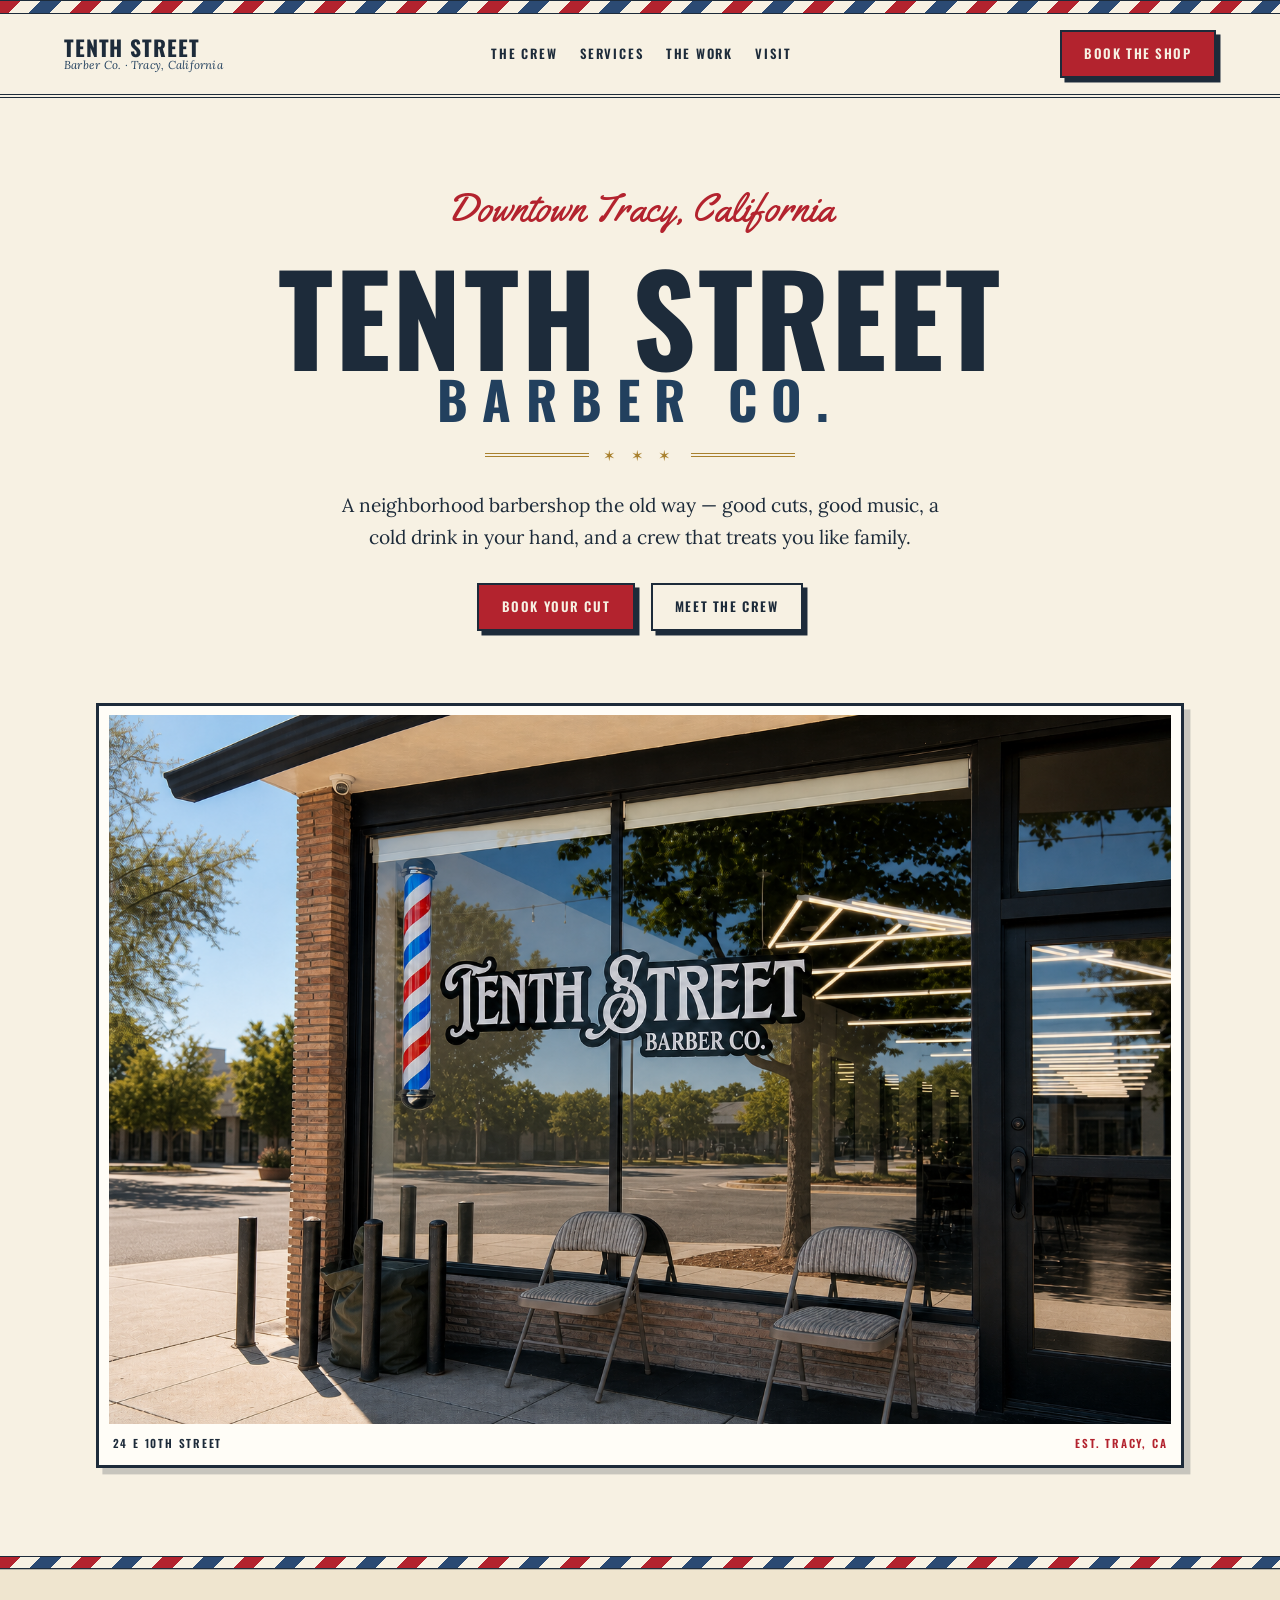
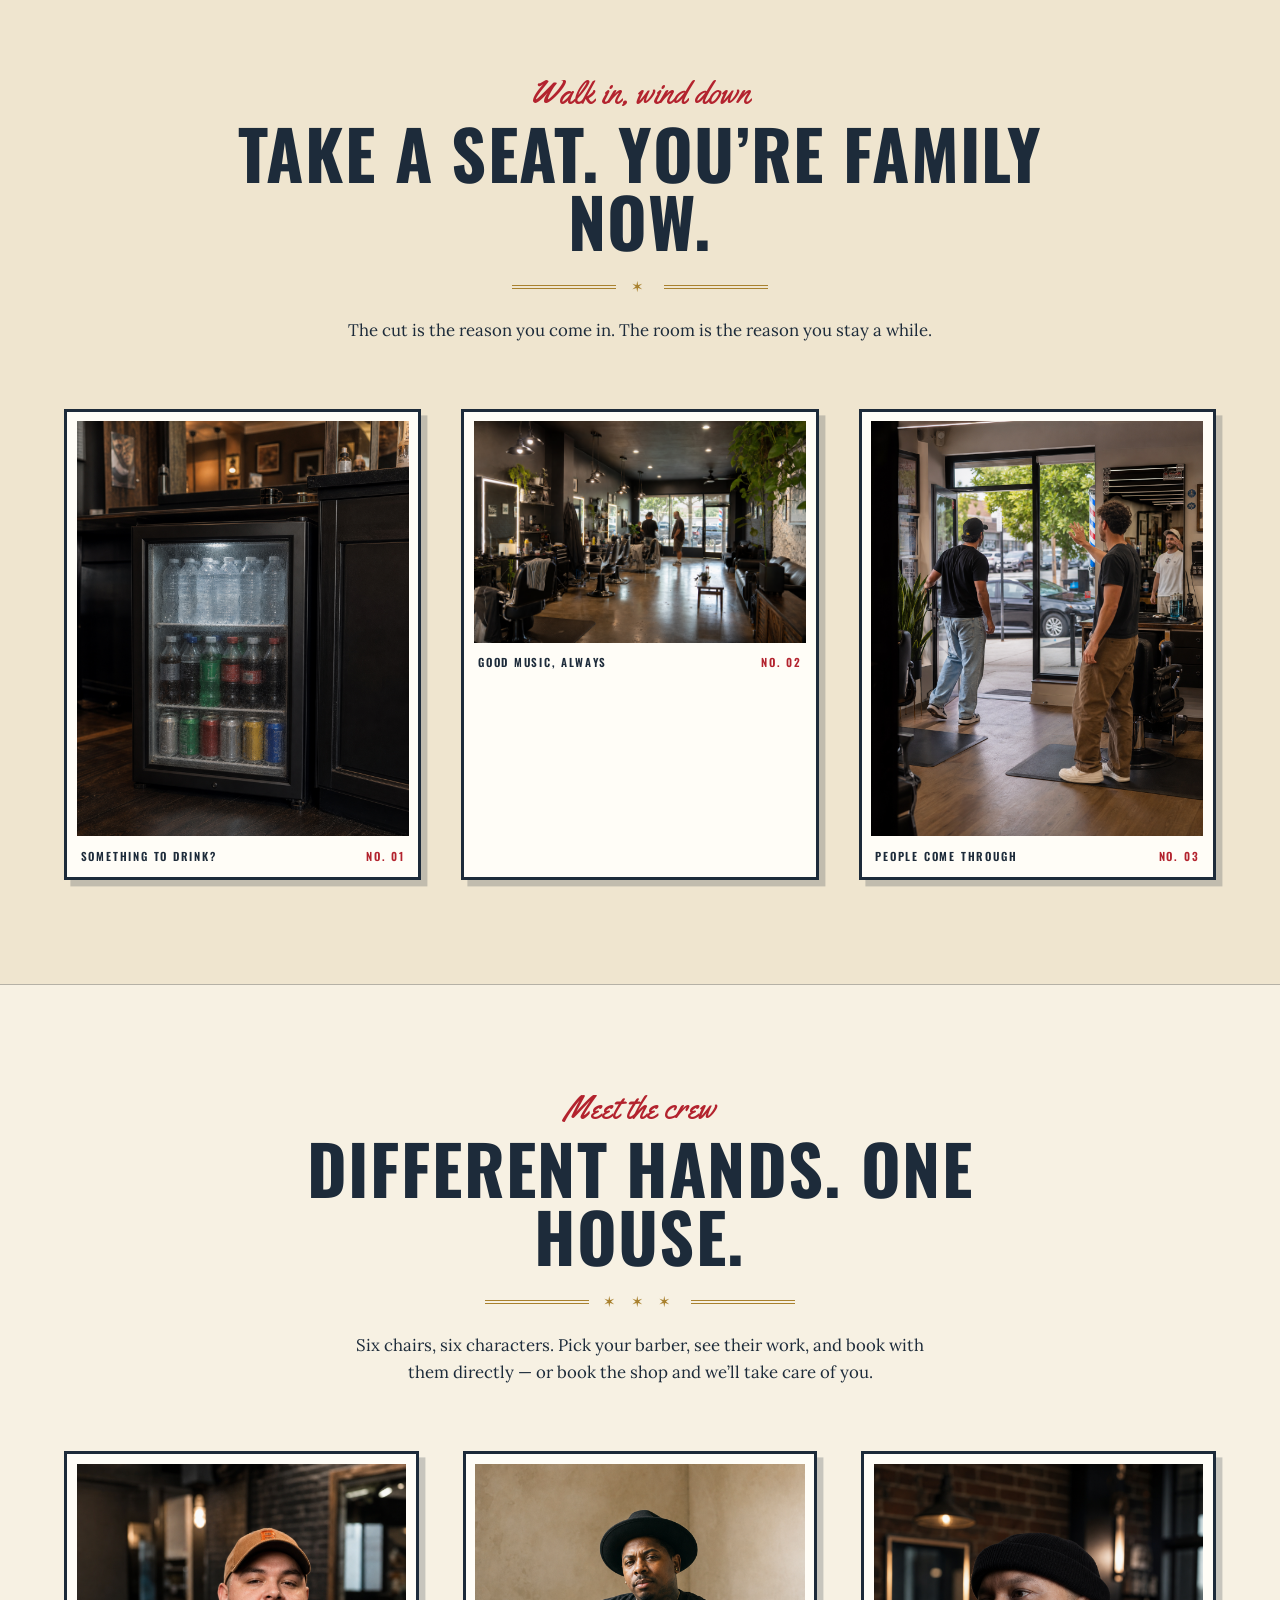
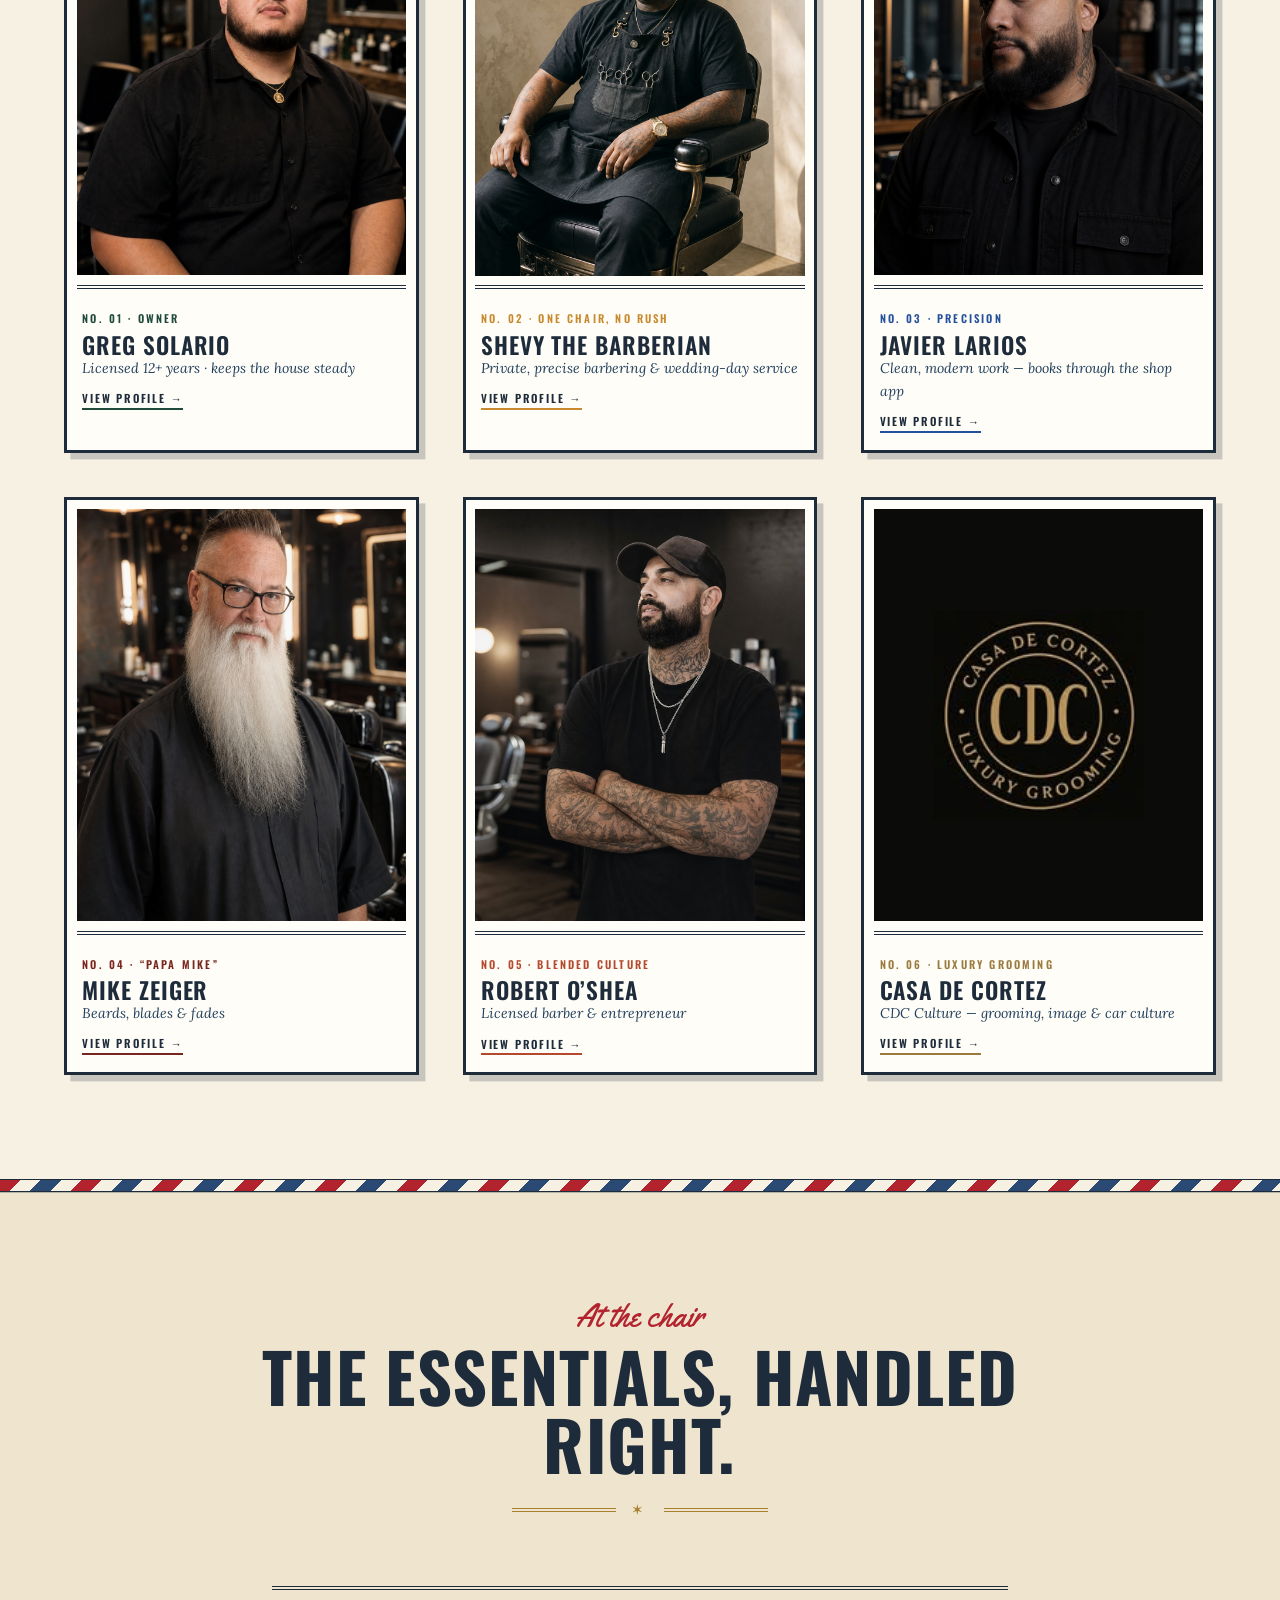
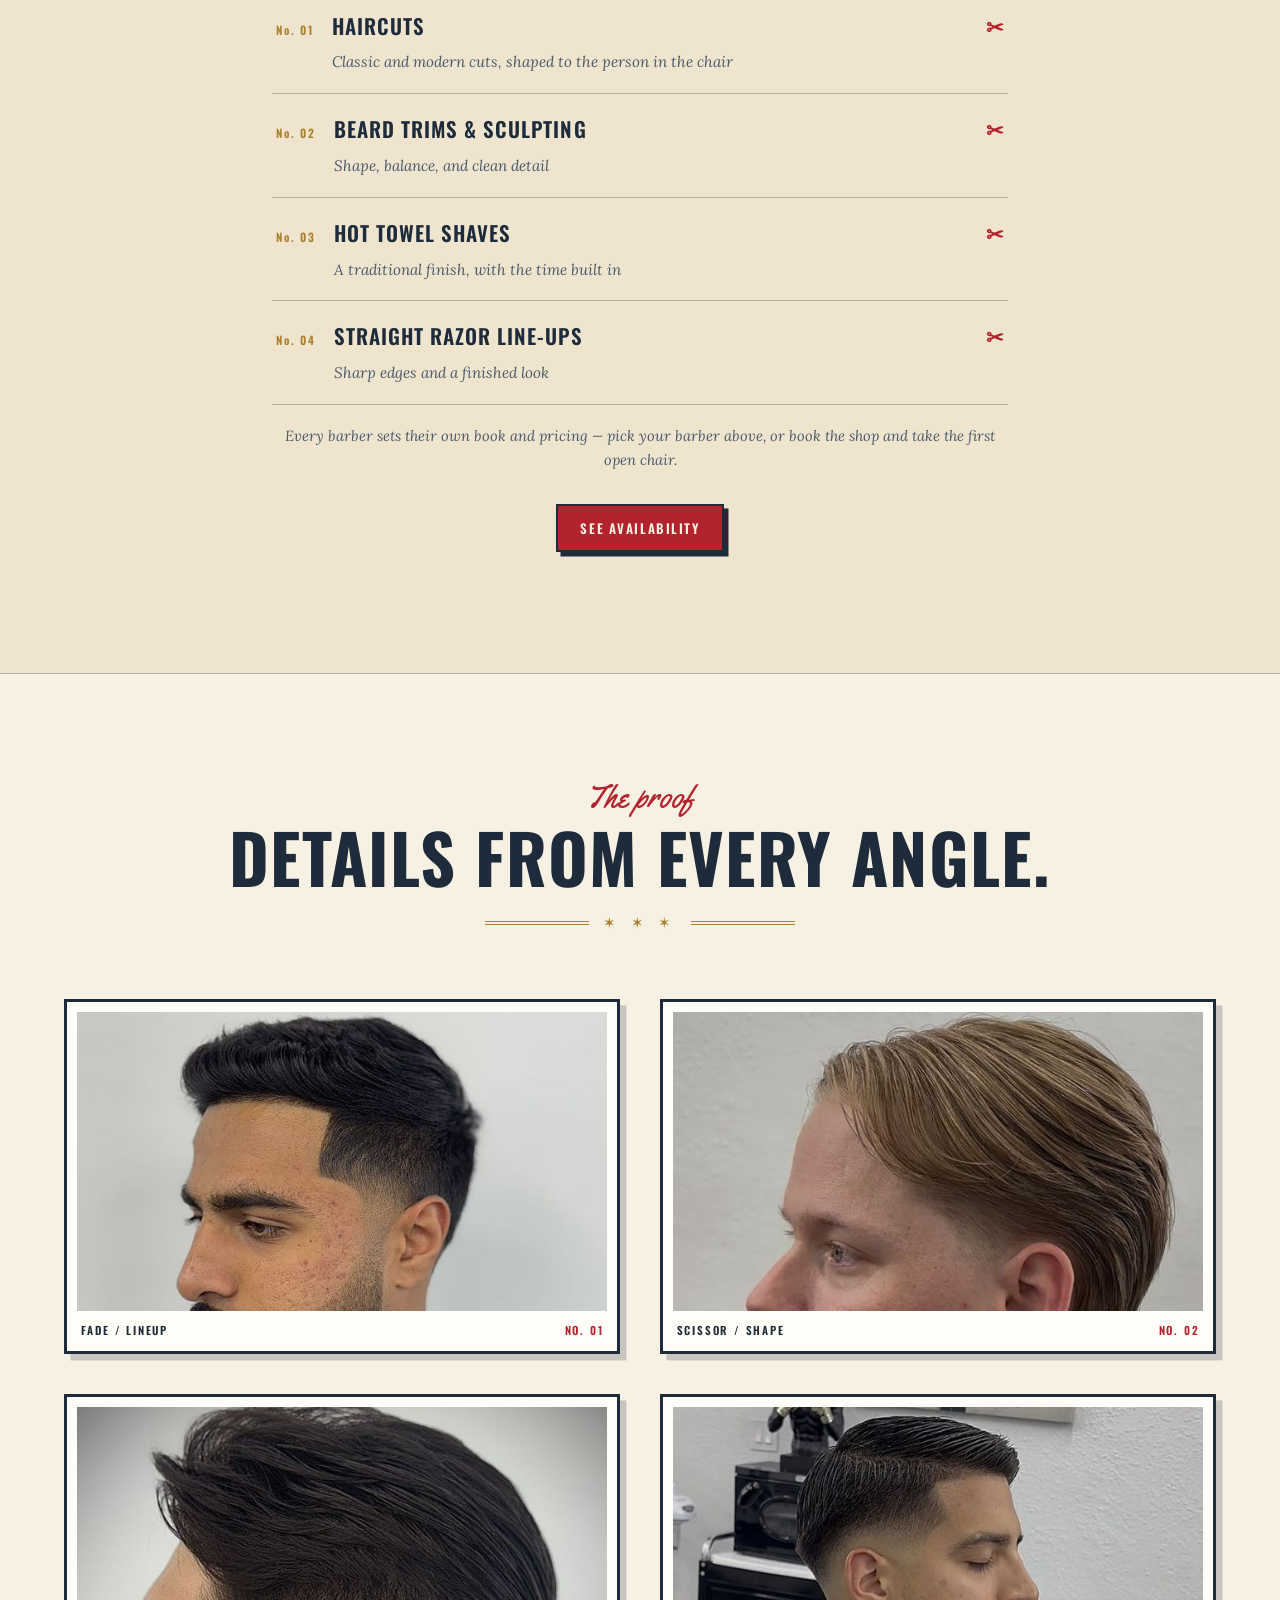
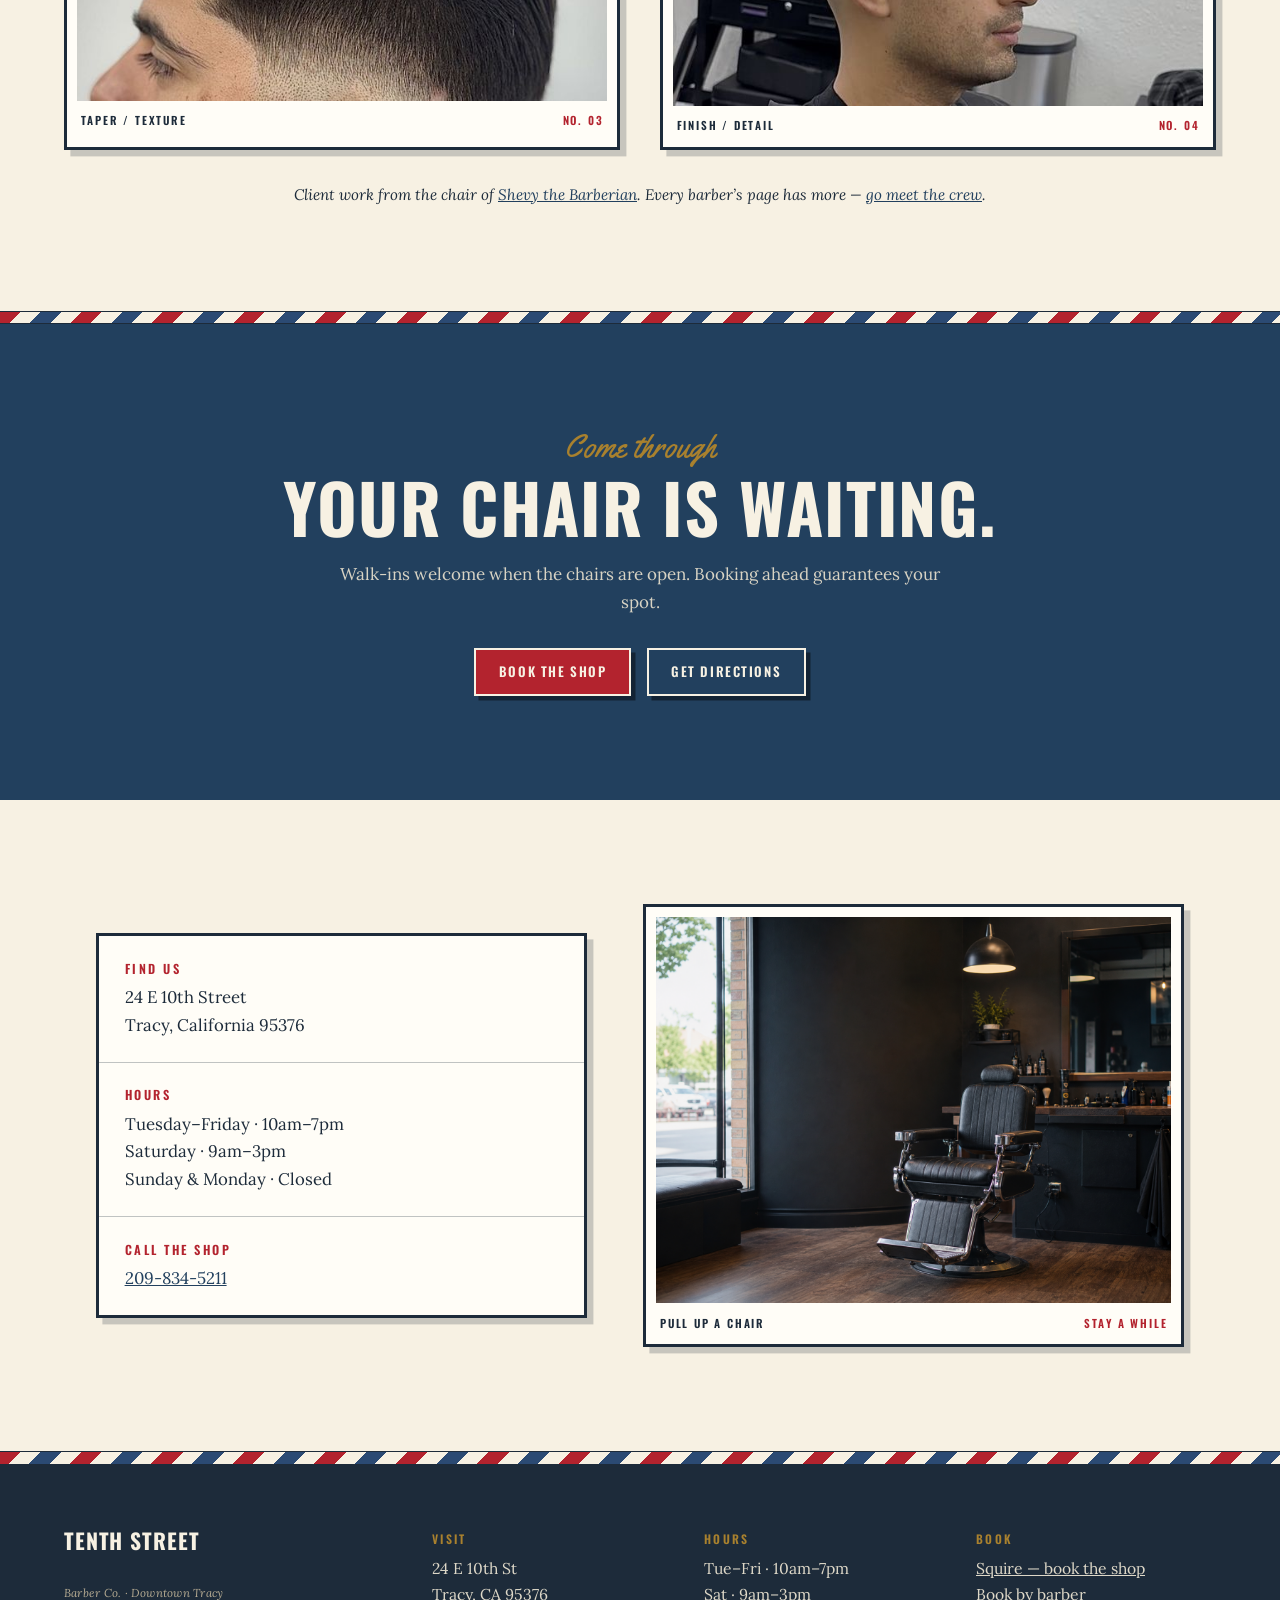
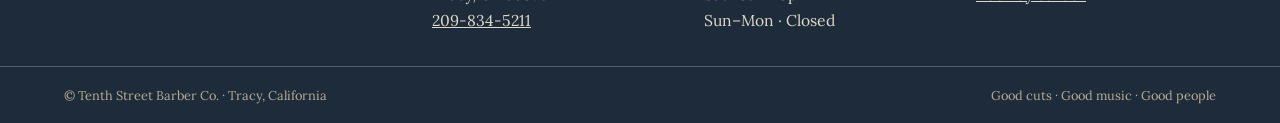
==== commit c34f145c: "Rebuild site in Classic Americana style with unified barber subpages - New shared design system (ass" ====
--- a/index.html
+++ b/index.html
@@ -3,125 +3,257 @@
 <head>
   <meta charset="utf-8">
   <meta name="viewport" content="width=device-width, initial-scale=1">
-  <meta name="description" content="Tenth Street Barber Co. in downtown Tracy, California. Good cuts, good music, and a crew that treats the shop like family.">
-  <meta name="theme-color" content="#11100f">
-  <title>Tenth Street Barber Co. | Downtown Tracy</title>
+  <meta name="description" content="Tenth Street Barber Co. — a classic neighborhood barbershop in downtown Tracy, California. Haircuts, beard work, hot towel shaves, and a crew that treats you like family.">
+  <meta name="theme-color" content="#f7f1e3">
+  <title>Tenth Street Barber Co. — Downtown Tracy, California</title>
+  <link rel="icon" href="data:image/svg+xml,%3Csvg xmlns='http://www.w3.org/2000/svg' viewBox='0 0 64 64'%3E%3Crect width='64' height='64' rx='12' fill='%23f7f1e3'/%3E%3Cpath d='M20 8h24v6H20zm0 42h24v6H20zm2-36h20v36H22z' fill='%231d2b3a'/%3E%3Cpath d='M24 16l16 8v6l-16-8zm0 12l16 8v6l-16-8z' fill='%23b3232e'/%3E%3C/svg%3E">
   <link rel="preconnect" href="https://fonts.googleapis.com">
   <link rel="preconnect" href="https://fonts.gstatic.com" crossorigin>
-  <link href="https://fonts.googleapis.com/css2?family=Barlow+Condensed:ital,wght@0,500;0,600;0,700;1,600&amp;family=DM+Sans:wght@400;500;600;700&amp;display=swap" rel="stylesheet">
-  <link rel="stylesheet" href="shop-first.css">
+  <link href="https://fonts.googleapis.com/css2?family=Oswald:wght@500;600;700&family=Lora:ital,wght@0,400;0,500;1,400&family=Yellowtail&display=swap" rel="stylesheet">
+  <link rel="stylesheet" href="assets/site.css">
+  <script type="application/ld+json">
+  {
+    "@context": "https://schema.org",
+    "@type": "BarberShop",
+    "name": "Tenth Street Barber Co.",
+    "telephone": "+1-209-834-5211",
+    "address": {
+      "@type": "PostalAddress",
+      "streetAddress": "24 E 10th St",
+      "addressLocality": "Tracy",
+      "addressRegion": "CA",
+      "postalCode": "95376",
+      "addressCountry": "US"
+    },
+    "openingHours": ["Tu-Fr 10:00-19:00", "Sa 09:00-15:00"],
+    "sameAs": ["https://getsquire.com/booking/brands/tenth-street-barber-co"]
+  }
+  </script>
 </head>
 <body>
-  <a class="skip-link" href="#main-content">Skip to content</a>
+  <a class="skip-link" href="#main">Skip to content</a>
+  <div class="stripe" aria-hidden="true"></div>
+
   <header class="site-header">
-    <a class="wordmark" href="index.html" aria-label="Tenth Street Barber Co. home"><span>Tenth Street</span><small>Barber Co. · Tracy, CA</small></a>
-    <nav id="primary-nav" aria-label="Primary"><a href="#main-content">The shop</a><a href="#crew">Crew</a><a href="#work">Work</a><a href="#visit">Visit</a></nav>
-    <button type="button" class="nav-toggle" aria-expanded="false" aria-controls="primary-nav" aria-label="Toggle navigation menu"><span class="nav-toggle-bars" aria-hidden="true"></span></button>
-    <a class="header-book booking-link" href="https://getsquire.com/booking/brands/tenth-street-barber-co">Book the shop</a>
+    <a class="wordmark" href="index.html">Tenth Street <small>Barber Co. · Tracy, California</small></a>
+    <nav class="site-nav" aria-label="Primary">
+      <a href="#crew">The Crew</a>
+      <a href="#services">Services</a>
+      <a href="#work">The Work</a>
+      <a href="#visit">Visit</a>
+    </nav>
+    <a class="btn" href="https://getsquire.com/booking/brands/tenth-street-barber-co">Book the shop</a>
   </header>
 
-  <main id="main-content">
+  <main id="main">
     <section class="hero" aria-labelledby="hero-title">
-      <div class="hero-copy">
-        <p class="kicker">24 E 10th Street · Downtown Tracy</p>
-        <h1 id="hero-title">Tenth Street<br><span>Barber Co.</span></h1>
-        <div class="hero-bottom">
-          <p>Good music in the room, somebody stopping through, and a crew that makes the shop feel like family.</p>
-          <div class="actions">
-            <a class="button booking-link" href="https://getsquire.com/booking/brands/tenth-street-barber-co">Book at Tenth Street</a>
-            <a class="arrow-link" href="https://www.google.com/maps/dir/?api=1&amp;destination=24+E+10th+St+Tracy+CA+95376">Get directions <span class="vector-arrow" aria-hidden="true"></span></a>
+      <p class="kicker">Downtown Tracy, California</p>
+      <h1 class="hero-title" id="hero-title">Tenth Street <span>Barber Co.</span></h1>
+      <div class="star-rule" aria-hidden="true">✶ ✶ ✶</div>
+      <p class="hero-sub">A neighborhood barbershop the old way — good cuts, good music, a cold drink in your hand, and a crew that treats you like family.</p>
+      <div class="btn-row">
+        <a class="btn" href="https://getsquire.com/booking/brands/tenth-street-barber-co">Book your cut</a>
+        <a class="btn btn-outline" href="#crew">Meet the crew</a>
+      </div>
+      <figure class="frame hero-media">
+        <img src="mock-assets/environment/hero-storefront-clean.png" alt="The Tenth Street Barber Co. storefront with its barber pole and window lettering" width="1536" height="1024" fetchpriority="high">
+        <figcaption><span>24 E 10th Street</span><span class="num">Est. Tracy, CA</span></figcaption>
+      </figure>
+    </section>
+
+    <div class="stripe" aria-hidden="true" style="margin-top: clamp(3rem, 8vw, 5.5rem);"></div>
+
+    <section class="section section-deep" aria-labelledby="shop-title">
+      <header class="section-head">
+        <p class="kicker">Walk in, wind down</p>
+        <h2 class="section-title" id="shop-title">Take a seat. You&rsquo;re family now.</h2>
+        <div class="star-rule" aria-hidden="true">✶</div>
+        <p class="section-intro">The cut is the reason you come in. The room is the reason you stay a while.</p>
+      </header>
+      <div class="work-grid work-grid-3">
+        <figure class="frame">
+          <img src="mock-assets/environment/drinks-fridge-closed.png" alt="The shop refrigerator stocked with cold water and sodas" width="1122" height="1402" loading="lazy">
+          <figcaption><span>Something to drink?</span><span class="num">No. 01</span></figcaption>
+        </figure>
+        <figure class="frame">
+          <img src="mock-assets/environment/lounge-interior.png" alt="The lounge and work floor inside Tenth Street Barber Co." width="1536" height="1024" loading="lazy">
+          <figcaption><span>Good music, always</span><span class="num">No. 02</span></figcaption>
+        </figure>
+        <figure class="frame">
+          <img src="mock-assets/environment/welcome-arrival.png" alt="A customer arriving to a casual greeting inside the shop" width="1122" height="1402" loading="lazy">
+          <figcaption><span>People come through</span><span class="num">No. 03</span></figcaption>
+        </figure>
+      </div>
+    </section>
+
+    <section class="section" id="crew" aria-labelledby="crew-title">
+      <header class="section-head">
+        <p class="kicker">Meet the crew</p>
+        <h2 class="section-title" id="crew-title">Different hands. One house.</h2>
+        <div class="star-rule" aria-hidden="true">✶ ✶ ✶</div>
+        <p class="section-intro">Six chairs, six characters. Pick your barber, see their work, and book with them directly — or book the shop and we&rsquo;ll take care of you.</p>
+      </header>
+      <div class="crew-grid">
+        <a class="crew-card" href="barbers/greg-solario/index.html" style="--accent:#1f4a3c;">
+          <img src="mock-assets/crew/greg.png" alt="Portrait of Greg Solario in the shop" width="1122" height="1402" loading="lazy">
+          <div class="crew-plate">
+            <span class="crew-no">No. 01 · Owner</span>
+            <strong>Greg Solario</strong>
+            <em>Licensed 12+ years · keeps the house steady</em>
+            <span class="crew-go">View profile →</span>
+          </div>
+        </a>
+        <a class="crew-card" href="barbers/shevy-the-barberian/index.html" style="--accent:#c88a2e;">
+          <img src="mock-assets/crew/shevy.png" alt="Portrait of Shevy the Barberian seated in his chair" width="1122" height="1402" loading="lazy">
+          <div class="crew-plate">
+            <span class="crew-no">No. 02 · One chair, no rush</span>
+            <strong>Shevy the Barberian</strong>
+            <em>Private, precise barbering &amp; wedding-day service</em>
+            <span class="crew-go">View profile →</span>
+          </div>
+        </a>
+        <a class="crew-card" href="barbers/javier-larios/index.html" style="--accent:#24509c;">
+          <img src="mock-assets/crew/javier.png" alt="Portrait of Javier Larios" width="1122" height="1402" loading="lazy">
+          <div class="crew-plate">
+            <span class="crew-no">No. 03 · Precision</span>
+            <strong>Javier Larios</strong>
+            <em>Clean, modern work — books through the shop app</em>
+            <span class="crew-go">View profile →</span>
+          </div>
+        </a>
+        <a class="crew-card" href="barbers/mike-zeiger/index.html" style="--accent:#7a2620;">
+          <img src="mock-assets/crew/mike.png" alt="Portrait of Mike Zeiger" width="1003" height="1568" loading="lazy">
+          <div class="crew-plate">
+            <span class="crew-no">No. 04 · “Papa Mike”</span>
+            <strong>Mike Zeiger</strong>
+            <em>Beards, blades &amp; fades</em>
+            <span class="crew-go">View profile →</span>
+          </div>
+        </a>
+        <a class="crew-card" href="barbers/robert-oshea/index.html" style="--accent:#b4492e;">
+          <img src="mock-assets/crew/robert.png" alt="Portrait of Robert O'Shea" width="1122" height="1402" loading="lazy">
+          <div class="crew-plate">
+            <span class="crew-no">No. 05 · Blended Culture</span>
+            <strong>Robert O&rsquo;Shea</strong>
+            <em>Licensed barber &amp; entrepreneur</em>
+            <span class="crew-go">View profile →</span>
+          </div>
+        </a>
+        <a class="crew-card crew-card-brand" href="barbers/cdc-culture/index.html" style="--accent:#9a7b3f;">
+          <img src="mock-assets/crew/casa-de-cortez.png" alt="Casa de Cortez Luxury Grooming brand mark" width="150" height="150" loading="lazy">
+          <div class="crew-plate">
+            <span class="crew-no">No. 06 · Luxury grooming</span>
+            <strong>Casa de Cortez</strong>
+            <em>CDC Culture — grooming, image &amp; car culture</em>
+            <span class="crew-go">View profile →</span>
+          </div>
+        </a>
+      </div>
+    </section>
+
+    <div class="stripe" aria-hidden="true"></div>
+
+    <section class="section section-deep" id="services" aria-labelledby="services-title">
+      <header class="section-head">
+        <p class="kicker">At the chair</p>
+        <h2 class="section-title" id="services-title">The essentials, handled right.</h2>
+        <div class="star-rule" aria-hidden="true">✶</div>
+      </header>
+      <ol class="service-list">
+        <li><span class="no">No. 01</span><strong>Haircuts</strong><span class="price" aria-hidden="true">✂</span><small>Classic and modern cuts, shaped to the person in the chair</small></li>
+        <li><span class="no">No. 02</span><strong>Beard trims &amp; sculpting</strong><span class="price" aria-hidden="true">✂</span><small>Shape, balance, and clean detail</small></li>
+        <li><span class="no">No. 03</span><strong>Hot towel shaves</strong><span class="price" aria-hidden="true">✂</span><small>A traditional finish, with the time built in</small></li>
+        <li><span class="no">No. 04</span><strong>Straight razor line-ups</strong><span class="price" aria-hidden="true">✂</span><small>Sharp edges and a finished look</small></li>
+      </ol>
+      <p class="service-note">Every barber sets their own book and pricing — pick your barber above, or book the shop and take the first open chair.</p>
+      <p class="service-cta"><a class="btn" href="https://getsquire.com/booking/brands/tenth-street-barber-co">See availability</a></p>
+    </section>
+
+    <section class="section" id="work" aria-labelledby="work-title">
+      <header class="section-head">
+        <p class="kicker">The proof</p>
+        <h2 class="section-title" id="work-title">Details from every angle.</h2>
+        <div class="star-rule" aria-hidden="true">✶ ✶ ✶</div>
+      </header>
+      <div class="work-grid">
+        <figure class="frame">
+          <img src="barbers/shevy-the-barberian/assets/source/booksy-05.jpg" alt="Clean skin fade with a precise lineup" width="640" height="360" loading="lazy">
+          <figcaption><span>Fade / Lineup</span><span class="num">No. 01</span></figcaption>
+        </figure>
+        <figure class="frame">
+          <img src="barbers/shevy-the-barberian/assets/source/booksy-01.jpg" alt="Neatly styled classic haircut" width="640" height="360" loading="lazy">
+          <figcaption><span>Scissor / Shape</span><span class="num">No. 02</span></figcaption>
+        </figure>
+        <figure class="frame">
+          <img src="barbers/shevy-the-barberian/assets/source/booksy-09.jpg" alt="Blended taper with textured styling" width="640" height="354" loading="lazy">
+          <figcaption><span>Taper / Texture</span><span class="num">No. 03</span></figcaption>
+        </figure>
+        <figure class="frame">
+          <img src="barbers/shevy-the-barberian/assets/source/booksy-03.jpg" alt="Detailed haircut photographed from the side" width="640" height="360" loading="lazy">
+          <figcaption><span>Finish / Detail</span><span class="num">No. 04</span></figcaption>
+        </figure>
+      </div>
+      <p class="work-credit">Client work from the chair of <a href="barbers/shevy-the-barberian/index.html">Shevy the Barberian</a>. Every barber&rsquo;s page has more — <a href="#crew">go meet the crew</a>.</p>
+    </section>
+
+    <div class="stripe" aria-hidden="true"></div>
+
+    <section class="section section-navy closing" id="visit" aria-labelledby="visit-title">
+      <p class="kicker">Come through</p>
+      <h2 class="section-title" id="visit-title">Your chair is waiting.</h2>
+      <p class="closing-copy">Walk-ins welcome when the chairs are open. Booking ahead guarantees your spot.</p>
+      <div class="btn-row">
+        <a class="btn" href="https://getsquire.com/booking/brands/tenth-street-barber-co">Book the shop</a>
+        <a class="btn btn-navy" href="https://www.google.com/maps/dir/?api=1&amp;destination=24+E+10th+St+Tracy+CA+95376">Get directions</a>
+      </div>
+    </section>
+
+    <section class="section" aria-labelledby="find-title">
+      <h2 class="sr-only" id="find-title">Location and hours</h2>
+      <div class="visit-grid">
+        <div class="visit-card">
+          <div>
+            <h3>Find us</h3>
+            <p>24 E 10th Street<br>Tracy, California 95376</p>
+          </div>
+          <div>
+            <h3>Hours</h3>
+            <p>Tuesday–Friday · 10am–7pm<br>Saturday · 9am–3pm<br>Sunday &amp; Monday · Closed</p>
+          </div>
+          <div>
+            <h3>Call the shop</h3>
+            <p><a href="tel:+12098345211">209-834-5211</a></p>
           </div>
         </div>
-      </div>
-      <figure class="hero-media">
-        <img src="mock-assets/environment/hero-storefront-clean.png" alt="The Tenth Street Barber Co. storefront and employee lounge chairs" width="1536" height="1024">
-        <figcaption><span>The employee lounge</span><small>Pull up a chair. Stay a while.</small></figcaption>
-      </figure>
-    </section>
-
-    <div class="ticker" aria-hidden="true"><p>Good cuts · Good music · Cold beverage · Good people · Downtown Tracy · Good cuts · Good music · Cold beverage · Good people · Downtown Tracy · Good cuts · Good music · Cold beverage · Good people · Downtown Tracy · Good cuts · Good music · Cold beverage · Good people · Downtown Tracy · </p></div>
-
-    <section class="welcome" aria-labelledby="welcome-title">
-      <div class="welcome-title section-shell">
-        <p class="section-number">02 / Walk in</p>
-        <h2 id="welcome-title">Take a seat.<br>You’re family now.</h2>
-        <img src="mock-assets/environment/lounge-interior.png" alt="Warm documentary view across a neighborhood barbershop lounge and work floor" loading="lazy">
-      </div>
-      <div class="welcome-notes">
-        <article><img src="mock-assets/environment/drinks-fridge-closed.png" alt="Closed glass-door shop refrigerator stocked with cold water and sodas" loading="lazy"><span>01</span><h3>Something to drink?</h3><p>A beverage gets offered. The conversation starts before the cape goes on.</p></article>
-        <article><img src="mock-assets/environment/music-room.png" alt="Friends sharing music and conversation inside a neighborhood barbershop" loading="lazy"><span>02</span><h3>Good music, always.</h3><p>The soundtrack matters. So does laughing across the room while the work gets done.</p></article>
-        <article><img src="mock-assets/environment/welcome-arrival.png" alt="A customer arriving and receiving a casual greeting inside the shop" loading="lazy"><span>03</span><h3>People come through.</h3><p>Friends, families, and regulars move in and out. It feels alive because it is.</p></article>
-      </div>
-    </section>
-
-    <section class="crew" id="crew" aria-labelledby="crew-title">
-      <div class="section-shell crew-heading">
-        <p class="section-number">03 / Meet the crew</p>
-        <div><h2 id="crew-title">Different hands.<br>One house.</h2><p class="crew-instruction">Pick a card to meet the crew. The people behind the chairs are what give Tenth Street its character.</p></div>
-      </div>
-      <div class="crew-grid">
-        <a class="crew-card" href="barbers/shevy-the-barberian/index.html" aria-label="View Shevy the Barberian profile">
-          <img src="mock-assets/crew/shevy.png" alt="Editorial portrait of Shevy the Barberian" loading="lazy">
-          <div class="crew-mask"><span>01</span></div><span class="crew-reveal" aria-hidden="true">Reveal</span>
-          <div class="crew-name"><strong>Shevy the Barberian</strong><small>View profile <span class="vector-arrow" aria-hidden="true"></span></small></div>
-        </a>
-        <a class="crew-card" href="barbers/greg-solario/index.html" aria-label="View Greg Solario profile">
-          <img src="mock-assets/crew/greg.png" alt="Editorial review portrait of Greg Solario" loading="lazy">
-          <div class="crew-mask"><span>02</span></div><span class="crew-reveal" aria-hidden="true">Reveal</span>
-          <div class="crew-name"><strong>Greg Solario</strong><small>View profile <span class="vector-arrow" aria-hidden="true"></span></small></div>
-        </a>
-        <a class="crew-card" href="barbers/javier-larios/index.html" aria-label="View Javier Larios profile">
-          <img src="mock-assets/crew/javier.png" alt="Editorial review portrait of Javier Larios" loading="lazy">
-          <div class="crew-mask"><span>03</span></div><span class="crew-reveal" aria-hidden="true">Reveal</span>
-          <div class="crew-name"><strong>Javier Larios</strong><small>View profile <span class="vector-arrow" aria-hidden="true"></span></small></div>
-        </a>
-        <a class="crew-card" href="barbers/mike-zeiger/index.html" aria-label="View Mike Zeiger profile">
-          <img src="mock-assets/crew/mike.png" alt="Editorial review portrait of Mike Zeiger" loading="lazy">
-          <div class="crew-mask"><span>04</span></div><span class="crew-reveal" aria-hidden="true">Reveal</span>
-          <div class="crew-name"><strong>Mike<br>Zeiger</strong><small>View profile <span class="vector-arrow" aria-hidden="true"></span></small></div>
-        </a>
-        <a class="crew-card" href="barbers/robert-oshea/index.html" aria-label="View Robert O'Shea profile">
-          <img src="mock-assets/crew/robert.png" alt="Editorial review portrait of Robert O'Shea" loading="lazy">
-          <div class="crew-mask"><span>05</span></div><span class="crew-reveal" aria-hidden="true">Reveal</span>
-          <div class="crew-name"><strong>Robert O'Shea</strong><small>View profile <span class="vector-arrow" aria-hidden="true"></span></small></div>
-        </a>
-        <a class="crew-card crew-card-brand" href="barbers/cdc-culture/index.html" aria-label="View Casa de Cortez profile">
-          <img src="mock-assets/crew/casa-de-cortez.png" alt="Casa de Cortez Luxury Grooming brand mark" loading="lazy">
-          <div class="crew-mask"><span>06</span></div><span class="crew-reveal" aria-hidden="true">Reveal</span>
-          <div class="crew-name"><strong>Casa de Cortez</strong><small>View profile <span class="vector-arrow" aria-hidden="true"></span></small></div>
-        </a>
-      </div>
-      <div class="crew-cta section-shell"><p>Not sure who to choose? Start with the shop and find the service and availability that fit.</p><a class="button booking-link" href="https://getsquire.com/booking/brands/tenth-street-barber-co">See availability</a></div>
-    </section>
-
-    <section class="work section-shell" id="work" aria-labelledby="work-title">
-      <div class="section-intro"><p class="section-number">04 / The work</p><h2 id="work-title">Details from<br>every angle.</h2><p>Modern fades, classic shape, beard work, hot towel shaves, and straight razor line-ups—built around the person in the chair.</p></div>
-      <div class="work-sheet">
-        <figure class="work-shot work-shot-a"><img src="barbers/shevy-the-barberian/assets/source/booksy-05.jpg" alt="Clean skin fade with a precise lineup" width="640" height="360" loading="lazy"><figcaption>Fade / Lineup <span>01</span></figcaption></figure>
-        <figure class="work-shot work-shot-b"><img src="barbers/shevy-the-barberian/assets/source/booksy-01.jpg" alt="Neatly styled classic haircut" width="640" height="360" loading="lazy"><figcaption>Scissor / Shape <span>02</span></figcaption></figure>
-        <figure class="work-shot work-shot-c"><img src="barbers/shevy-the-barberian/assets/source/booksy-09.jpg" alt="Blended taper with textured styling" width="640" height="360" loading="lazy"><figcaption>Taper / Texture <span>03</span></figcaption></figure>
-        <figure class="work-shot work-shot-d"><img src="barbers/shevy-the-barberian/assets/source/booksy-03.jpg" alt="Detailed haircut photographed from the side" width="640" height="360" loading="lazy"><figcaption>Finish / Detail <span>04</span></figcaption></figure>
-      </div>
-    </section>
-
-    <section class="services section-shell" id="services" aria-labelledby="services-title">
-      <div class="section-intro"><p class="section-number">05 / At the chair</p><h2 id="services-title">The essentials,<br>handled right.</h2></div>
-      <ol class="service-list">
-        <li><span>01</span><strong>Haircuts</strong><small>Classic and modern cuts shaped to you</small></li>
-        <li><span>02</span><strong>Beard trims &amp; beard sculpting</strong><small>Shape, balance, and clean detail</small></li>
-        <li><span>03</span><strong>Hot towel shaves</strong><small>A traditional finish with time built in</small></li>
-        <li><span>04</span><strong>Straight razor line-ups</strong><small>Sharp edges and a finished look</small></li>
-      </ol>
-    </section>
-
-    <section class="visit" id="visit" aria-labelledby="visit-title">
-      <div class="visit-title-block"><img src="mock-assets/environment/empty-chair.png" alt="One empty barber chair waiting inside the shop" loading="lazy"><div><p class="section-number">06 / Come through</p><h2 id="visit-title">Your chair<br>is waiting.</h2></div></div>
-      <a class="visit-book booking-link" href="https://getsquire.com/booking/brands/tenth-street-barber-co"><span>Book your cut</span><span class="vector-arrow vector-arrow-large" aria-hidden="true"></span></a>
+        <figure class="frame">
+          <img src="mock-assets/environment/empty-chair.png" alt="An empty barber chair waiting inside the shop" width="1448" height="1086" loading="lazy">
+          <figcaption><span>Pull up a chair</span><span class="num">Stay a while</span></figcaption>
+        </figure>
+      </div>
     </section>
   </main>
 
-  <footer class="photo-footer"><img src="mock-assets/environment/footer-street.png" alt="Soft-focus evening scene outside Tenth Street Barber Co." loading="lazy"><div class="footer-content"><p class="section-number">Downtown Tracy · Come through</p><h2>Tenth Street<br>Barber Co.</h2><div class="footer-details"><p><strong>Find us</strong>24 E 10th St<br>Tracy, CA 95376</p><p><strong>Hours</strong>Tue–Fri / 10am–7pm<br>Sat / 9am–3pm<br>Sun–Mon / Closed</p></div><div class="footer-actions"><a class="button booking-link" href="https://getsquire.com/booking/brands/tenth-street-barber-co">Book the shop</a><a href="tel:+12098345211">209-834-5211</a><a href="https://www.google.com/maps/dir/?api=1&amp;destination=24+E+10th+St+Tracy+CA+95376">Directions <span class="vector-arrow" aria-hidden="true"></span></a></div><small>© Tenth Street Barber Co.</small></div></footer>
-  <a class="mobile-booking booking-link" href="https://getsquire.com/booking/brands/tenth-street-barber-co">Book the shop <span class="vector-arrow" aria-hidden="true"></span></a>
-  <script src="shop-first.js"></script>
+  <div class="stripe" aria-hidden="true"></div>
+  <footer class="site-footer">
+    <div class="footer-inner">
+      <p class="wordmark" style="margin:0;">Tenth Street <small>Barber Co. · Downtown Tracy</small></p>
+      <div class="footer-col">
+        <h3>Visit</h3>
+        <p>24 E 10th St<br>Tracy, CA 95376<br><a href="tel:+12098345211">209-834-5211</a></p>
+      </div>
+      <div class="footer-col">
+        <h3>Hours</h3>
+        <p>Tue–Fri · 10am–7pm<br>Sat · 9am–3pm<br>Sun–Mon · Closed</p>
+      </div>
+      <div class="footer-col">
+        <h3>Book</h3>
+        <p><a href="https://getsquire.com/booking/brands/tenth-street-barber-co">Squire — book the shop</a><br><a href="#crew">Book by barber</a></p>
+      </div>
+    </div>
+    <div class="footer-base">
+      <p>© Tenth Street Barber Co. · Tracy, California</p>
+      <p>Good cuts · Good music · Good people</p>
+    </div>
+  </footer>
 </body>
 </html>
--- a/assets/site.css
+++ b/assets/site.css
@@ -0,0 +1,511 @@
+/* ==========================================================================
+   Tenth Street Barber Co. — Classic Americana design system
+   Shared by the homepage and every barber profile page.
+   Per-barber accent colors are set inline via `--accent` on <body>.
+   ========================================================================== */
+
+:root {
+  --paper: #f7f1e3;
+  --paper-deep: #efe5cf;
+  --ink: #1d2b3a;
+  --navy: #22405e;
+  --red: #b3232e;
+  --blue: #2b4a73;
+  --brass: #a9812e;
+  --line: rgba(29, 43, 58, .28);
+  --line-soft: rgba(29, 43, 58, .14);
+  --accent: var(--red);
+  --display: "Oswald", "Arial Narrow", sans-serif;
+  --script: "Yellowtail", cursive;
+  --body: "Lora", Georgia, serif;
+  --page: clamp(1.25rem, 5vw, 4rem);
+  --measure: 38rem;
+}
+
+*, *::before, *::after { box-sizing: border-box; }
+
+html { scroll-behavior: smooth; background: var(--paper); }
+
+body {
+  margin: 0;
+  background: var(--paper);
+  color: var(--ink);
+  font-family: var(--body);
+  font-size: 1.0625rem;
+  line-height: 1.65;
+  overflow-x: clip;
+}
+
+img { display: block; max-width: 100%; height: auto; }
+a { color: inherit; }
+h1, h2, h3, p, figure, ol, ul { margin-top: 0; }
+
+:focus-visible { outline: 3px solid var(--red); outline-offset: 3px; }
+
+.skip-link {
+  position: fixed;
+  z-index: 100;
+  top: .75rem;
+  left: .75rem;
+  padding: .7rem 1rem;
+  background: var(--red);
+  color: var(--paper);
+  font-weight: 700;
+  text-decoration: none;
+  transform: translateY(-250%);
+}
+.skip-link:focus { transform: none; }
+
+.sr-only {
+  position: absolute;
+  width: 1px; height: 1px;
+  padding: 0; margin: -1px;
+  overflow: hidden;
+  clip: rect(0, 0, 0, 0);
+  white-space: nowrap;
+  border: 0;
+}
+
+/* --- Barber-pole stripe -------------------------------------------------- */
+
+.stripe {
+  height: .85rem;
+  border-block: 1px solid var(--ink);
+  background: repeating-linear-gradient(
+    135deg,
+    var(--red) 0 .9rem,
+    var(--paper) .9rem 1.8rem,
+    var(--blue) 1.8rem 2.7rem,
+    var(--paper) 2.7rem 3.6rem
+  );
+}
+
+/* --- Header --------------------------------------------------------------- */
+
+.site-header {
+  display: flex;
+  flex-wrap: wrap;
+  align-items: center;
+  justify-content: space-between;
+  gap: .75rem 1.5rem;
+  padding: 1rem var(--page);
+  border-bottom: 4px double var(--ink);
+}
+
+.wordmark {
+  display: grid;
+  text-decoration: none;
+  font-family: var(--display);
+  font-weight: 700;
+  font-size: 1.35rem;
+  line-height: 1.05;
+  letter-spacing: .04em;
+  text-transform: uppercase;
+}
+.wordmark small {
+  font-family: var(--body);
+  font-style: italic;
+  font-weight: 400;
+  font-size: .72rem;
+  letter-spacing: .02em;
+  text-transform: none;
+  color: var(--navy);
+}
+
+.site-nav {
+  display: flex;
+  flex-wrap: wrap;
+  gap: .25rem 1.4rem;
+  font-family: var(--display);
+  font-size: .8rem;
+  font-weight: 600;
+  letter-spacing: .14em;
+  text-transform: uppercase;
+}
+.site-nav a { text-decoration: none; padding-block: .35rem; }
+.site-nav a:hover { color: var(--red); }
+
+/* --- Buttons -------------------------------------------------------------- */
+
+.btn {
+  display: inline-flex;
+  align-items: center;
+  justify-content: center;
+  gap: .6rem;
+  min-height: 3rem;
+  padding: .7rem 1.4rem;
+  border: 2px solid var(--ink);
+  background: var(--red);
+  color: var(--paper);
+  box-shadow: .28rem .28rem 0 var(--ink);
+  font-family: var(--display);
+  font-size: .82rem;
+  font-weight: 600;
+  letter-spacing: .12em;
+  text-transform: uppercase;
+  text-decoration: none;
+  transition: transform .15s ease, box-shadow .15s ease;
+}
+.btn:hover { transform: translate(.14rem, .14rem); box-shadow: .14rem .14rem 0 var(--ink); }
+.btn:active { transform: translate(.28rem, .28rem); box-shadow: 0 0 0 var(--ink); }
+
+.btn-outline { background: var(--paper); color: var(--ink); }
+.btn-navy { background: var(--navy); }
+.btn-accent { background: var(--accent); }
+
+.btn-row {
+  display: flex;
+  flex-wrap: wrap;
+  align-items: center;
+  gap: 1rem;
+}
+
+.text-link {
+  font-family: var(--display);
+  font-size: .8rem;
+  font-weight: 600;
+  letter-spacing: .12em;
+  text-transform: uppercase;
+  text-decoration-thickness: 2px;
+  text-underline-offset: .3em;
+}
+.text-link:hover { color: var(--red); }
+
+/* --- Section scaffolding --------------------------------------------------- */
+
+.section { padding: clamp(3.5rem, 9vw, 6.5rem) var(--page); }
+.section-deep { background: var(--paper-deep); border-block: 1px solid var(--line); }
+.section-navy { background: var(--navy); color: var(--paper); }
+
+.section-head { max-width: 52rem; margin-inline: auto; margin-bottom: clamp(2.25rem, 6vw, 4rem); text-align: center; }
+
+.kicker {
+  margin: 0 0 .4rem;
+  font-family: var(--script);
+  font-size: clamp(1.5rem, 3.5vw, 2rem);
+  line-height: 1.2;
+  color: var(--red);
+}
+.section-navy .kicker { color: var(--brass); }
+
+.section-title {
+  margin: 0;
+  font-family: var(--display);
+  font-size: clamp(2.4rem, 7vw, 4.25rem);
+  font-weight: 700;
+  line-height: 1;
+  letter-spacing: .02em;
+  text-transform: uppercase;
+}
+
+.star-rule {
+  display: flex;
+  align-items: center;
+  gap: .9rem;
+  justify-content: center;
+  margin: 1.2rem 0 0;
+  color: var(--brass);
+  font-size: .95rem;
+  letter-spacing: .35em;
+}
+.star-rule::before, .star-rule::after {
+  content: "";
+  width: clamp(3rem, 9vw, 6.5rem);
+  border-top: 4px double currentColor;
+}
+
+.section-intro { max-width: var(--measure); margin: 1.1rem auto 0; font-size: 1.05rem; }
+
+/* --- Framed photographs ----------------------------------------------------- */
+
+.frame {
+  margin: 0;
+  border: 3px solid var(--ink);
+  background: #fffdf7;
+  padding: .6rem;
+  box-shadow: .4rem .4rem 0 rgba(29, 43, 58, .22);
+}
+.frame img { width: 100%; }
+.frame figcaption {
+  display: flex;
+  justify-content: space-between;
+  gap: 1rem;
+  padding: .65rem .25rem .15rem;
+  font-family: var(--display);
+  font-size: .7rem;
+  font-weight: 600;
+  letter-spacing: .16em;
+  text-transform: uppercase;
+}
+.frame figcaption .num { color: var(--accent); }
+
+/* --- Hero ------------------------------------------------------------------- */
+
+.hero { padding: clamp(3rem, 8vw, 5.5rem) var(--page) 0; text-align: center; }
+.hero .kicker { font-size: clamp(1.7rem, 4.5vw, 2.4rem); }
+.hero-title {
+  margin: .2em 0 0;
+  font-family: var(--display);
+  font-size: clamp(3rem, 11.5vw, 7.75rem);
+  font-weight: 700;
+  line-height: .95;
+  letter-spacing: .015em;
+  text-transform: uppercase;
+}
+.hero-title span { display: block; font-size: .42em; letter-spacing: .28em; color: var(--navy); }
+.hero-sub { max-width: var(--measure); margin: 1.4rem auto 1.8rem; font-size: clamp(1.05rem, 2.4vw, 1.2rem); }
+.hero .btn-row { justify-content: center; margin-bottom: clamp(2.5rem, 7vw, 4.5rem); }
+.hero-media { max-width: 68rem; margin-inline: auto; }
+
+/* --- Crew grid ---------------------------------------------------------------- */
+
+.crew-grid {
+  display: grid;
+  gap: clamp(1.75rem, 4vw, 2.75rem);
+  max-width: 72rem;
+  margin-inline: auto;
+}
+
+.crew-card {
+  display: block;
+  text-decoration: none;
+  border: 3px solid var(--ink);
+  background: #fffdf7;
+  padding: .6rem;
+  box-shadow: .4rem .4rem 0 rgba(29, 43, 58, .22);
+  transition: transform .18s ease, box-shadow .18s ease;
+}
+.crew-card:hover { transform: translate(-.2rem, -.2rem); box-shadow: .65rem .65rem 0 var(--accent); }
+.crew-card img { width: 100%; aspect-ratio: 4 / 5; object-fit: cover; }
+.crew-card.crew-card-brand img { object-fit: contain; background: #0b0b09; padding: 18%; }
+
+.crew-plate { padding: .9rem .35rem .35rem; border-top: 4px double var(--ink); margin-top: .6rem; }
+.crew-plate .crew-no {
+  font-family: var(--display);
+  font-size: .68rem;
+  font-weight: 600;
+  letter-spacing: .2em;
+  text-transform: uppercase;
+  color: var(--accent);
+}
+.crew-plate strong {
+  display: block;
+  font-family: var(--display);
+  font-size: 1.45rem;
+  font-weight: 600;
+  line-height: 1.1;
+  letter-spacing: .04em;
+  text-transform: uppercase;
+}
+.crew-plate em { display: block; font-size: .88rem; color: var(--navy); }
+.crew-plate .crew-go {
+  display: inline-block;
+  margin-top: .55rem;
+  font-family: var(--display);
+  font-size: .7rem;
+  font-weight: 600;
+  letter-spacing: .16em;
+  text-transform: uppercase;
+  border-bottom: 2px solid var(--accent);
+}
+
+/* --- Services ledger ------------------------------------------------------------ */
+
+.service-list {
+  max-width: 46rem;
+  margin: 0 auto;
+  padding: 0;
+  list-style: none;
+  border-top: 4px double var(--ink);
+}
+.service-list li {
+  display: grid;
+  grid-template-columns: auto 1fr auto;
+  align-items: baseline;
+  gap: .4rem 1.1rem;
+  padding: 1.15rem .25rem;
+  border-bottom: 1px solid var(--line);
+}
+.service-list .no {
+  font-family: var(--display);
+  font-size: .72rem;
+  font-weight: 600;
+  letter-spacing: .16em;
+  color: var(--brass);
+}
+.service-list strong {
+  font-family: var(--display);
+  font-size: 1.3rem;
+  font-weight: 600;
+  letter-spacing: .05em;
+  text-transform: uppercase;
+}
+.service-list .price {
+  font-family: var(--display);
+  font-size: 1.3rem;
+  font-weight: 700;
+  color: var(--red);
+}
+.service-list small { grid-column: 2 / -1; font-size: .95rem; font-style: italic; color: #4c5a68; }
+.service-note { max-width: 46rem; margin: 1.2rem auto 0; text-align: center; font-style: italic; font-size: .92rem; color: #4c5a68; }
+.service-cta { text-align: center; margin-top: 2rem; }
+
+/* --- Work gallery ------------------------------------------------------------------ */
+
+.work-grid {
+  display: grid;
+  gap: clamp(1.5rem, 4vw, 2.5rem);
+  max-width: 72rem;
+  margin-inline: auto;
+}
+.work-credit { max-width: 46rem; margin: 2rem auto 0; text-align: center; font-style: italic; font-size: .95rem; }
+.work-credit a { color: var(--navy); }
+
+/* --- Visit ---------------------------------------------------------------------- */
+
+.visit-grid {
+  display: grid;
+  gap: clamp(2rem, 5vw, 3.5rem);
+  max-width: 68rem;
+  margin-inline: auto;
+  align-items: center;
+}
+
+.visit-card { border: 3px solid var(--ink); background: #fffdf7; box-shadow: .4rem .4rem 0 rgba(29, 43, 58, .22); }
+.visit-card > div { padding: 1.4rem 1.6rem; border-bottom: 1px solid var(--line); }
+.visit-card > div:last-child { border-bottom: 0; }
+.visit-card h3 {
+  margin: 0 0 .3rem;
+  font-family: var(--display);
+  font-size: .78rem;
+  font-weight: 600;
+  letter-spacing: .2em;
+  text-transform: uppercase;
+  color: var(--red);
+}
+.visit-card p { margin: 0; font-size: 1.05rem; }
+.visit-card a { color: var(--navy); }
+
+/* --- Closing CTA band ---------------------------------------------------------------- */
+
+.closing { text-align: center; }
+.closing .section-title { color: var(--paper); }
+.closing .btn-row { justify-content: center; margin-top: 2rem; }
+.closing .btn { border-color: var(--paper); box-shadow: .28rem .28rem 0 rgba(0, 0, 0, .45); }
+.closing p.closing-copy { max-width: var(--measure); margin: 1.2rem auto 0; color: #d8d3c4; }
+
+/* --- Footer ------------------------------------------------------------------------ */
+
+.site-footer { background: var(--ink); color: var(--paper); }
+.footer-inner {
+  display: grid;
+  gap: 2rem;
+  padding: clamp(2.5rem, 6vw, 4rem) var(--page) 2rem;
+}
+.footer-inner .wordmark small { color: #b7ac93; }
+.footer-col h3 {
+  margin: 0 0 .5rem;
+  font-family: var(--display);
+  font-size: .74rem;
+  font-weight: 600;
+  letter-spacing: .2em;
+  text-transform: uppercase;
+  color: var(--brass);
+}
+.footer-col p { margin: 0; font-size: .98rem; color: #ded8c8; }
+.footer-col a { color: inherit; }
+.footer-base {
+  display: flex;
+  flex-wrap: wrap;
+  justify-content: space-between;
+  gap: .5rem 1.5rem;
+  padding: 1.1rem var(--page);
+  border-top: 1px solid rgba(247, 241, 227, .25);
+  font-size: .8rem;
+  color: #b7ac93;
+}
+.footer-base p { margin: 0; }
+
+/* --- Barber profile pages -------------------------------------------------------------- */
+
+.profile-hero {
+  display: grid;
+  gap: clamp(2rem, 5vw, 3.5rem);
+  align-items: center;
+  max-width: 72rem;
+  margin-inline: auto;
+  padding: clamp(2.5rem, 7vw, 5rem) var(--page);
+}
+.profile-hero .kicker { font-size: clamp(1.6rem, 4vw, 2.2rem); color: var(--accent); }
+.profile-title {
+  margin: .1em 0 1rem;
+  font-family: var(--display);
+  font-size: clamp(3rem, 9.5vw, 6.25rem);
+  font-weight: 700;
+  line-height: .95;
+  letter-spacing: .015em;
+  text-transform: uppercase;
+}
+.profile-role {
+  display: inline-block;
+  margin: 0 0 1.2rem;
+  padding: .3rem .8rem;
+  border: 2px solid var(--ink);
+  background: var(--paper-deep);
+  font-family: var(--display);
+  font-size: .74rem;
+  font-weight: 600;
+  letter-spacing: .18em;
+  text-transform: uppercase;
+}
+.profile-bio { max-width: 32rem; font-size: clamp(1.05rem, 2.2vw, 1.2rem); }
+.profile-hero .btn-row { margin-top: 1.6rem; }
+.profile-hero .frame { max-width: 30rem; justify-self: center; width: 100%; }
+
+.profile-meta {
+  margin-top: 1.6rem;
+  padding-top: 1rem;
+  border-top: 4px double var(--ink);
+  display: flex;
+  flex-wrap: wrap;
+  gap: .5rem 2rem;
+  font-family: var(--display);
+  font-size: .74rem;
+  font-weight: 600;
+  letter-spacing: .16em;
+  text-transform: uppercase;
+}
+.profile-meta a { text-decoration-thickness: 2px; text-underline-offset: .3em; }
+.profile-meta a:hover { color: var(--accent); }
+
+.breadcrumb {
+  font-family: var(--display);
+  font-size: .74rem;
+  font-weight: 600;
+  letter-spacing: .16em;
+  text-transform: uppercase;
+  text-decoration: none;
+  padding-block: .35rem;
+}
+.breadcrumb:hover { color: var(--red); }
+
+/* --- Responsive --------------------------------------------------------------------------- */
+
+@media (min-width: 700px) {
+  .crew-grid { grid-template-columns: repeat(2, 1fr); }
+  .work-grid { grid-template-columns: repeat(2, 1fr); }
+  .visit-grid { grid-template-columns: 1fr 1.1fr; }
+  .footer-inner { grid-template-columns: 1.4fr 1fr 1fr 1fr; }
+  .profile-hero { grid-template-columns: minmax(0, .9fr) minmax(0, 1.1fr); }
+  .profile-hero .frame { order: -1; }
+}
+
+@media (min-width: 1040px) {
+  .crew-grid { grid-template-columns: repeat(3, 1fr); }
+  .work-grid.work-grid-3 { grid-template-columns: repeat(3, 1fr); }
+}
+
+@media (prefers-reduced-motion: reduce) {
+  html { scroll-behavior: auto; }
+  *, *::before, *::after { transition: none !important; animation: none !important; }
+}
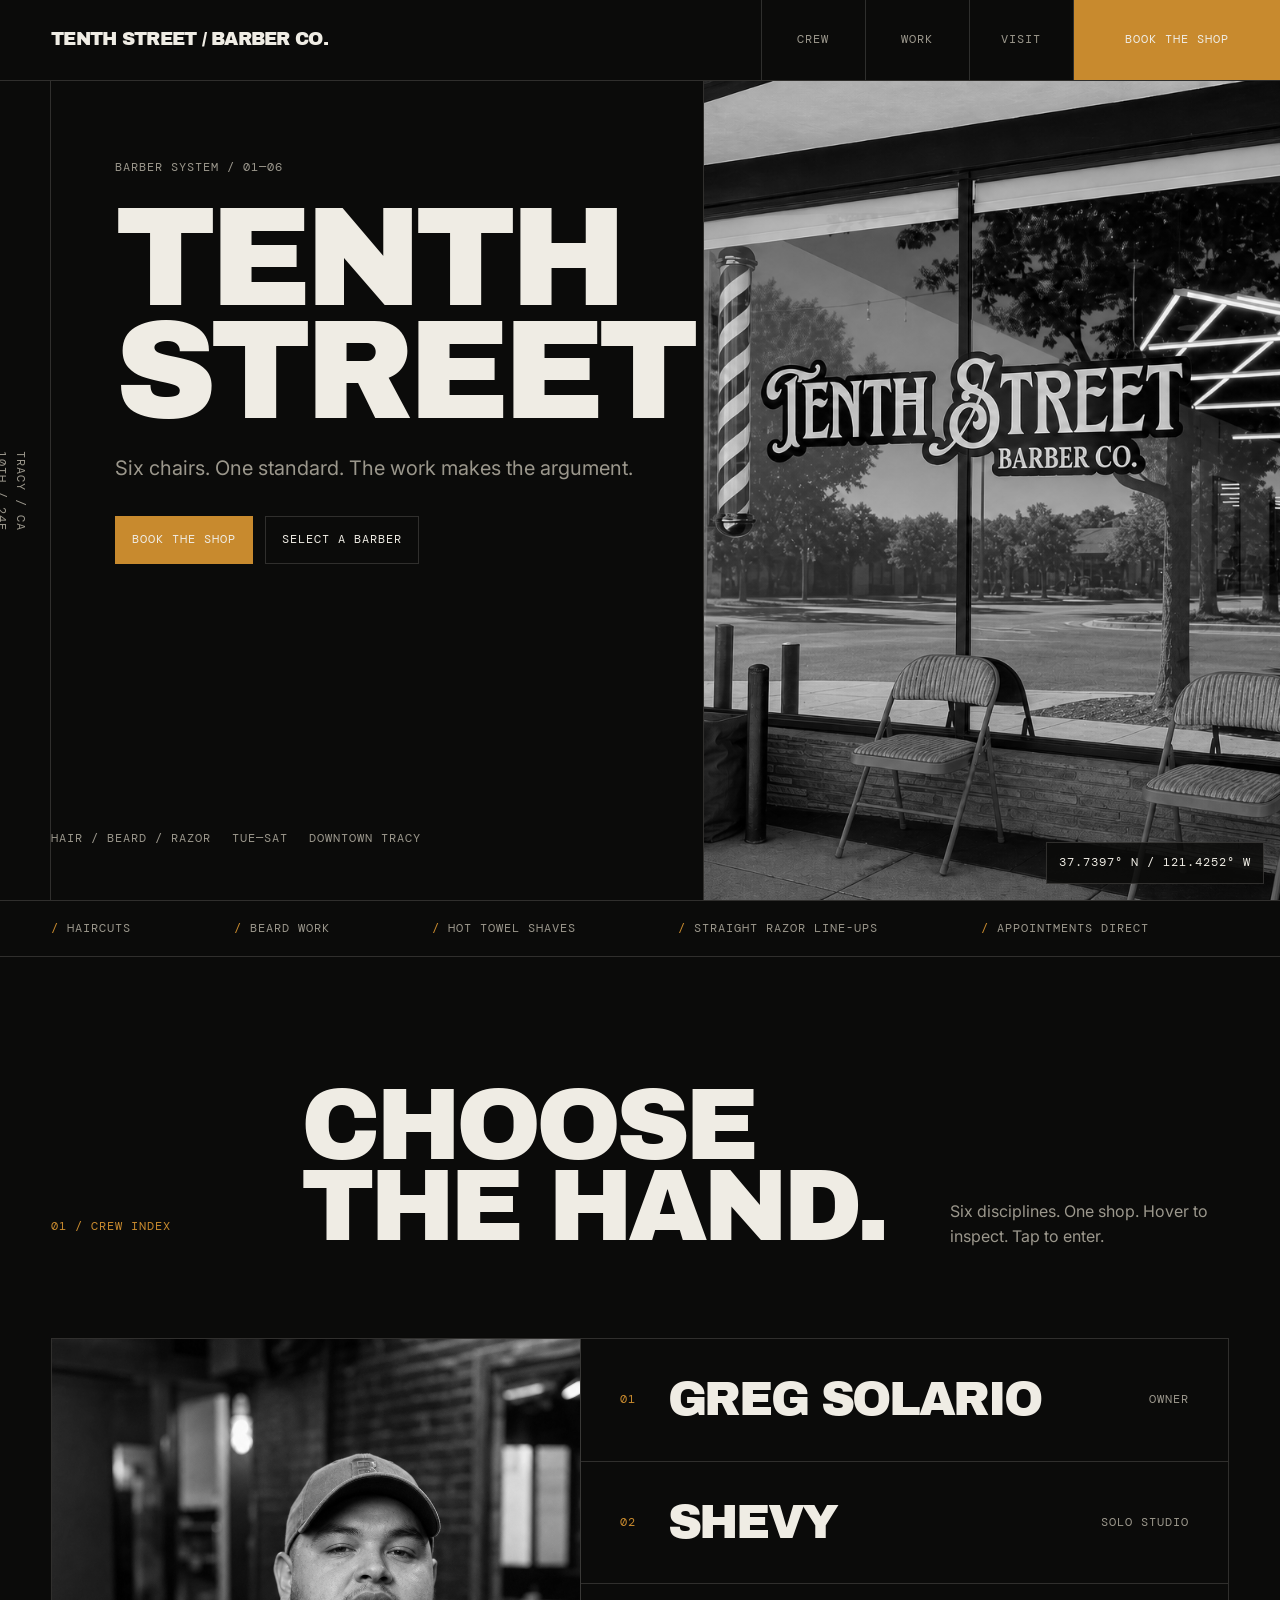
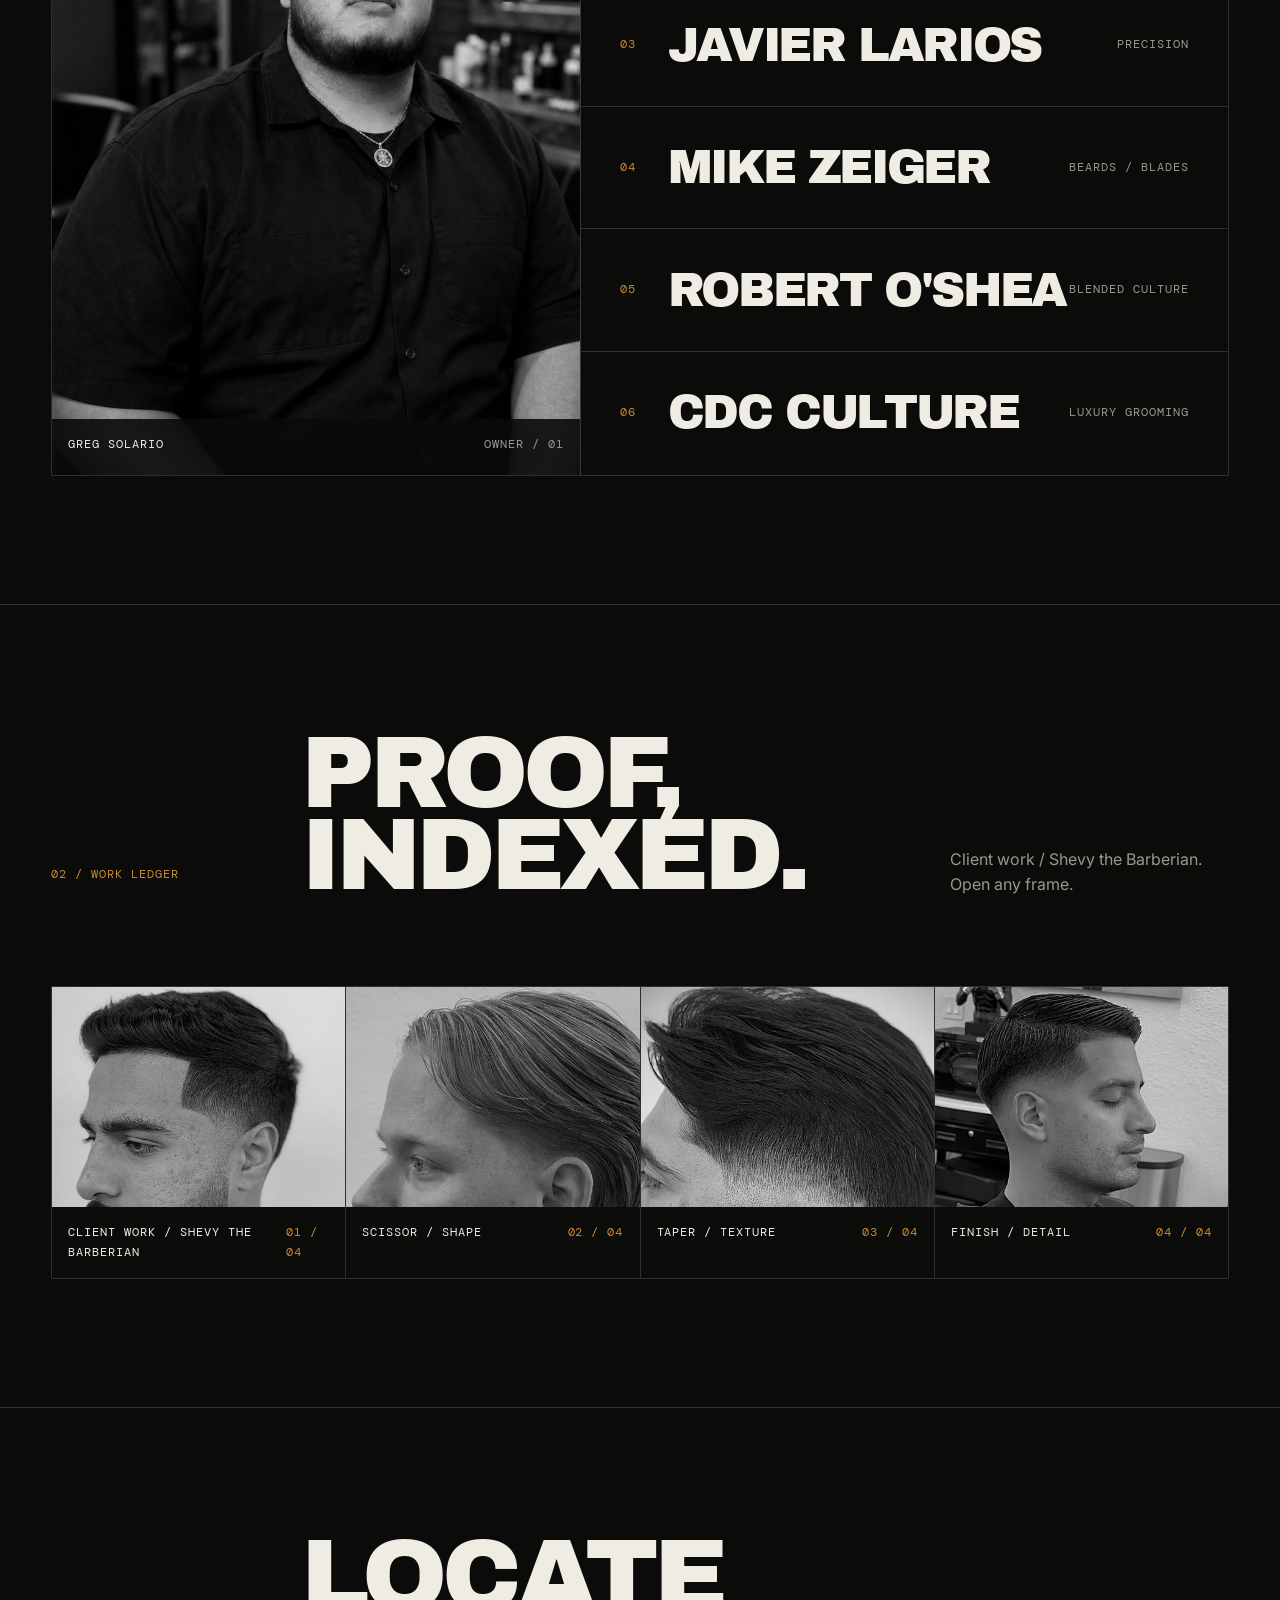
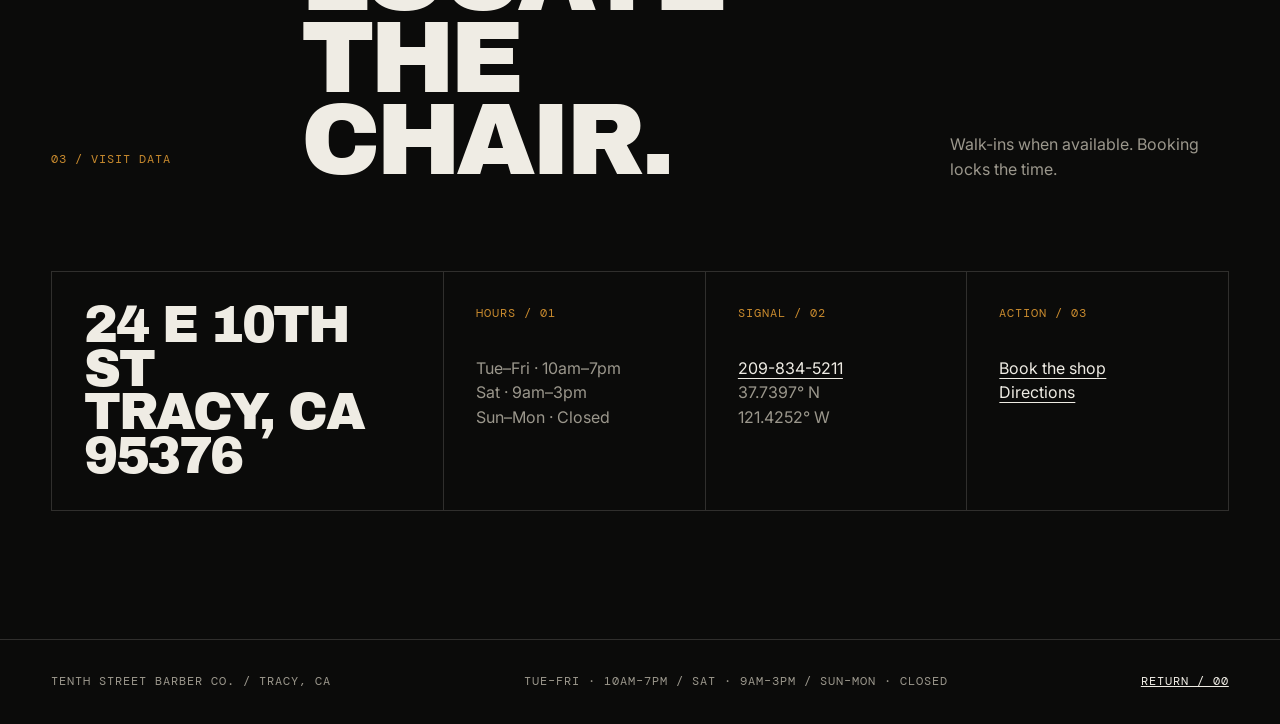
==== commit 465eb3eb: "Build Dark Editorial Tenth Street site" ====
--- a/index.html
+++ b/index.html
@@ -3,14 +3,14 @@
 <head>
   <meta charset="utf-8">
   <meta name="viewport" content="width=device-width, initial-scale=1">
-  <meta name="description" content="Tenth Street Barber Co. — a classic neighborhood barbershop in downtown Tracy, California. Haircuts, beard work, hot towel shaves, and a crew that treats you like family.">
-  <meta name="theme-color" content="#f7f1e3">
+  <meta name="description" content="Tenth Street Barber Co. in downtown Tracy, California. Six barbers. Precise work. Direct booking.">
+  <meta name="theme-color" content="#0b0b0a">
   <title>Tenth Street Barber Co. — Downtown Tracy, California</title>
-  <link rel="icon" href="data:image/svg+xml,%3Csvg xmlns='http://www.w3.org/2000/svg' viewBox='0 0 64 64'%3E%3Crect width='64' height='64' rx='12' fill='%23f7f1e3'/%3E%3Cpath d='M20 8h24v6H20zm0 42h24v6H20zm2-36h20v36H22z' fill='%231d2b3a'/%3E%3Cpath d='M24 16l16 8v6l-16-8zm0 12l16 8v6l-16-8z' fill='%23b3232e'/%3E%3C/svg%3E">
   <link rel="preconnect" href="https://fonts.googleapis.com">
   <link rel="preconnect" href="https://fonts.gstatic.com" crossorigin>
-  <link href="https://fonts.googleapis.com/css2?family=Oswald:wght@500;600;700&family=Lora:ital,wght@0,400;0,500;1,400&family=Yellowtail&display=swap" rel="stylesheet">
+  <link href="https://fonts.googleapis.com/css2?family=Archivo+Black&family=DM+Mono:wght@400;500&family=Inter:wght@400;500&display=swap" rel="stylesheet">
   <link rel="stylesheet" href="assets/site.css">
+  <script src="assets/site.js" defer></script>
   <script type="application/ld+json">
   {
     "@context": "https://schema.org",
@@ -32,228 +32,122 @@
 </head>
 <body>
   <a class="skip-link" href="#main">Skip to content</a>
-  <div class="stripe" aria-hidden="true"></div>
 
   <header class="site-header">
-    <a class="wordmark" href="index.html">Tenth Street <small>Barber Co. · Tracy, California</small></a>
+    <a class="brand" href="index.html">Tenth Street / Barber Co.</a>
     <nav class="site-nav" aria-label="Primary">
-      <a href="#crew">The Crew</a>
-      <a href="#services">Services</a>
-      <a href="#work">The Work</a>
+      <a href="#crew">Crew</a>
+      <a href="#work">Work</a>
       <a href="#visit">Visit</a>
     </nav>
-    <a class="btn" href="https://getsquire.com/booking/brands/tenth-street-barber-co">Book the shop</a>
+    <a class="action action-primary" href="https://getsquire.com/booking/brands/tenth-street-barber-co">Book the shop</a>
   </header>
 
   <main id="main">
-    <section class="hero" aria-labelledby="hero-title">
-      <p class="kicker">Downtown Tracy, California</p>
-      <h1 class="hero-title" id="hero-title">Tenth Street <span>Barber Co.</span></h1>
-      <div class="star-rule" aria-hidden="true">✶ ✶ ✶</div>
-      <p class="hero-sub">A neighborhood barbershop the old way — good cuts, good music, a cold drink in your hand, and a crew that treats you like family.</p>
-      <div class="btn-row">
-        <a class="btn" href="https://getsquire.com/booking/brands/tenth-street-barber-co">Book your cut</a>
-        <a class="btn btn-outline" href="#crew">Meet the crew</a>
+    <section class="masthead-grid" id="hero" aria-labelledby="hero-title">
+      <div class="hero-copy">
+        <div class="hero-rail mono" aria-hidden="true">
+          <span>TRACY / CA</span>
+          <span>10TH / 24E</span>
+        </div>
+        <div class="hero-copy-inner">
+          <p class="eyebrow">Barber system / 01—06</p>
+          <h1 class="hero-title" id="hero-title">Tenth Street</h1>
+          <p class="hero-statement">Six chairs. One standard. The work makes the argument.</p>
+          <div class="action-row">
+            <a class="action action-primary" href="https://getsquire.com/booking/brands/tenth-street-barber-co">Book the shop</a>
+            <a class="action" href="#crew">Select a barber</a>
+          </div>
+        </div>
+        <p class="profile-meta"><span>Hair / beard / razor</span><span>Tue—Sat</span><span>Downtown Tracy</span></p>
       </div>
-      <figure class="frame hero-media">
-        <img src="mock-assets/environment/hero-storefront-clean.png" alt="The Tenth Street Barber Co. storefront with its barber pole and window lettering" width="1536" height="1024" fetchpriority="high">
-        <figcaption><span>24 E 10th Street</span><span class="num">Est. Tracy, CA</span></figcaption>
+      <figure class="hero-media">
+        <img src="mock-assets/environment/hero-storefront-clean.png" alt="Tenth Street Barber Co. storefront in downtown Tracy" width="1536" height="1024" fetchpriority="high">
+        <figcaption class="coordinates">37.7397&deg; N / 121.4252&deg; W</figcaption>
       </figure>
     </section>
 
-    <div class="stripe" aria-hidden="true" style="margin-top: clamp(3rem, 8vw, 5.5rem);"></div>
+    <div class="ticker" id="services" aria-label="Services">
+      <span>Haircuts</span>
+      <span>Beard work</span>
+      <span>Hot towel shaves</span>
+      <span>Straight razor line-ups</span>
+      <span>Appointments direct</span>
+    </div>
 
-    <section class="section section-deep" aria-labelledby="shop-title">
+    <section class="section" id="crew" aria-labelledby="crew-title">
       <header class="section-head">
-        <p class="kicker">Walk in, wind down</p>
-        <h2 class="section-title" id="shop-title">Take a seat. You&rsquo;re family now.</h2>
-        <div class="star-rule" aria-hidden="true">✶</div>
-        <p class="section-intro">The cut is the reason you come in. The room is the reason you stay a while.</p>
+        <p class="section-index">01 / Crew index</p>
+        <h2 class="section-title" id="crew-title">Choose the hand.</h2>
+        <p class="section-intro">Six disciplines. One shop. Hover to inspect. Tap to enter.</p>
       </header>
-      <div class="work-grid work-grid-3">
-        <figure class="frame">
-          <img src="mock-assets/environment/drinks-fridge-closed.png" alt="The shop refrigerator stocked with cold water and sodas" width="1122" height="1402" loading="lazy">
-          <figcaption><span>Something to drink?</span><span class="num">No. 01</span></figcaption>
+
+      <div class="crew-layout">
+        <figure class="crew-preview" data-crew-preview>
+          <img src="mock-assets/crew/greg.png" alt="Portrait of Greg Solario" width="1122" height="1402" loading="lazy">
+          <figcaption class="gallery-caption"><span data-preview-name>Greg Solario</span><span data-preview-role>Owner / 01</span></figcaption>
         </figure>
-        <figure class="frame">
-          <img src="mock-assets/environment/lounge-interior.png" alt="The lounge and work floor inside Tenth Street Barber Co." width="1536" height="1024" loading="lazy">
-          <figcaption><span>Good music, always</span><span class="num">No. 02</span></figcaption>
+        <ol class="crew-index">
+          <li><a class="crew-index-link" href="barbers/greg-solario/index.html" data-preview-src="mock-assets/crew/greg.png" data-preview-alt="Portrait of Greg Solario" data-preview-name="Greg Solario" data-preview-role="Owner / 01"><span class="crew-number">01</span><strong>Greg Solario</strong><span>Owner</span></a></li>
+          <li><a class="crew-index-link" href="barbers/shevy-the-barberian/index.html" data-preview-src="mock-assets/crew/shevy.png" data-preview-alt="Portrait of Shevy the Barberian" data-preview-name="Shevy the Barberian" data-preview-role="Solo studio / 02"><span class="crew-number">02</span><strong>Shevy</strong><span>Solo studio</span></a></li>
+          <li><a class="crew-index-link" href="barbers/javier-larios/index.html" data-preview-src="mock-assets/crew/javier.png" data-preview-alt="Portrait of Javier Larios" data-preview-name="Javier Larios" data-preview-role="Precision / 03"><span class="crew-number">03</span><strong>Javier Larios</strong><span>Precision</span></a></li>
+          <li><a class="crew-index-link" href="barbers/mike-zeiger/index.html" data-preview-src="mock-assets/crew/mike.png" data-preview-alt="Portrait of Mike Zeiger" data-preview-name="Mike Zeiger" data-preview-role="Beards / blades / 04"><span class="crew-number">04</span><strong>Mike Zeiger</strong><span>Beards / blades</span></a></li>
+          <li><a class="crew-index-link" href="barbers/robert-oshea/index.html" data-preview-src="mock-assets/crew/robert.png" data-preview-alt="Portrait of Robert O'Shea" data-preview-name="Robert O'Shea" data-preview-role="Blended culture / 05"><span class="crew-number">05</span><strong>Robert O'Shea</strong><span>Blended culture</span></a></li>
+          <li><a class="crew-index-link" href="barbers/cdc-culture/index.html" data-preview-src="mock-assets/crew/casa-de-cortez.png" data-preview-alt="Casa de Cortez brand mark" data-preview-name="CDC Culture" data-preview-role="Luxury grooming / 06"><span class="crew-number">06</span><strong>CDC Culture</strong><span>Luxury grooming</span></a></li>
+        </ol>
+      </div>
+    </section>
+
+    <section class="section" id="work" aria-labelledby="work-title">
+      <header class="section-head">
+        <p class="section-index">02 / Work ledger</p>
+        <h2 class="section-title" id="work-title">Proof, indexed.</h2>
+        <p class="section-intro">Client work / Shevy the Barberian. Open any frame.</p>
+      </header>
+
+      <div class="gallery-grid">
+        <figure class="work-card">
+          <button class="gallery-trigger" type="button" data-lightbox-trigger aria-label="Enlarge precision fade"><img src="barbers/shevy-the-barberian/assets/source/booksy-05.jpg" alt="Clean skin fade with a precise lineup" width="640" height="360" loading="lazy"></button>
+          <figcaption class="gallery-caption"><span>Client work / Shevy the Barberian</span><span class="gallery-number">01 / 04</span></figcaption>
         </figure>
-        <figure class="frame">
-          <img src="mock-assets/environment/welcome-arrival.png" alt="A customer arriving to a casual greeting inside the shop" width="1122" height="1402" loading="lazy">
-          <figcaption><span>People come through</span><span class="num">No. 03</span></figcaption>
+        <figure class="work-card">
+          <button class="gallery-trigger" type="button" data-lightbox-trigger aria-label="Enlarge classic shape"><img src="barbers/shevy-the-barberian/assets/source/booksy-01.jpg" alt="Neatly styled classic haircut" width="640" height="360" loading="lazy"></button>
+          <figcaption class="gallery-caption"><span>Scissor / shape</span><span class="gallery-number">02 / 04</span></figcaption>
+        </figure>
+        <figure class="work-card">
+          <button class="gallery-trigger" type="button" data-lightbox-trigger aria-label="Enlarge textured taper"><img src="barbers/shevy-the-barberian/assets/source/booksy-09.jpg" alt="Blended taper with textured styling" width="640" height="354" loading="lazy"></button>
+          <figcaption class="gallery-caption"><span>Taper / texture</span><span class="gallery-number">03 / 04</span></figcaption>
+        </figure>
+        <figure class="work-card">
+          <button class="gallery-trigger" type="button" data-lightbox-trigger aria-label="Enlarge final detail"><img src="barbers/shevy-the-barberian/assets/source/booksy-03.jpg" alt="Detailed haircut photographed from the side" width="640" height="360" loading="lazy"></button>
+          <figcaption class="gallery-caption"><span>Finish / detail</span><span class="gallery-number">04 / 04</span></figcaption>
         </figure>
       </div>
     </section>
 
-    <section class="section" id="crew" aria-labelledby="crew-title">
+    <section class="section" id="visit" aria-labelledby="visit-title">
       <header class="section-head">
-        <p class="kicker">Meet the crew</p>
-        <h2 class="section-title" id="crew-title">Different hands. One house.</h2>
-        <div class="star-rule" aria-hidden="true">✶ ✶ ✶</div>
-        <p class="section-intro">Six chairs, six characters. Pick your barber, see their work, and book with them directly — or book the shop and we&rsquo;ll take care of you.</p>
+        <p class="section-index">03 / Visit data</p>
+        <h2 class="section-title" id="visit-title">Locate the chair.</h2>
+        <p class="section-intro">Walk-ins when available. Booking locks the time.</p>
       </header>
-      <div class="crew-grid">
-        <a class="crew-card" href="barbers/greg-solario/index.html" style="--accent:#1f4a3c;">
-          <img src="mock-assets/crew/greg.png" alt="Portrait of Greg Solario in the shop" width="1122" height="1402" loading="lazy">
-          <div class="crew-plate">
-            <span class="crew-no">No. 01 · Owner</span>
-            <strong>Greg Solario</strong>
-            <em>Licensed 12+ years · keeps the house steady</em>
-            <span class="crew-go">View profile →</span>
-          </div>
-        </a>
-        <a class="crew-card" href="barbers/shevy-the-barberian/index.html" style="--accent:#c88a2e;">
-          <img src="mock-assets/crew/shevy.png" alt="Portrait of Shevy the Barberian seated in his chair" width="1122" height="1402" loading="lazy">
-          <div class="crew-plate">
-            <span class="crew-no">No. 02 · One chair, no rush</span>
-            <strong>Shevy the Barberian</strong>
-            <em>Private, precise barbering &amp; wedding-day service</em>
-            <span class="crew-go">View profile →</span>
-          </div>
-        </a>
-        <a class="crew-card" href="barbers/javier-larios/index.html" style="--accent:#24509c;">
-          <img src="mock-assets/crew/javier.png" alt="Portrait of Javier Larios" width="1122" height="1402" loading="lazy">
-          <div class="crew-plate">
-            <span class="crew-no">No. 03 · Precision</span>
-            <strong>Javier Larios</strong>
-            <em>Clean, modern work — books through the shop app</em>
-            <span class="crew-go">View profile →</span>
-          </div>
-        </a>
-        <a class="crew-card" href="barbers/mike-zeiger/index.html" style="--accent:#7a2620;">
-          <img src="mock-assets/crew/mike.png" alt="Portrait of Mike Zeiger" width="1003" height="1568" loading="lazy">
-          <div class="crew-plate">
-            <span class="crew-no">No. 04 · “Papa Mike”</span>
-            <strong>Mike Zeiger</strong>
-            <em>Beards, blades &amp; fades</em>
-            <span class="crew-go">View profile →</span>
-          </div>
-        </a>
-        <a class="crew-card" href="barbers/robert-oshea/index.html" style="--accent:#b4492e;">
-          <img src="mock-assets/crew/robert.png" alt="Portrait of Robert O'Shea" width="1122" height="1402" loading="lazy">
-          <div class="crew-plate">
-            <span class="crew-no">No. 05 · Blended Culture</span>
-            <strong>Robert O&rsquo;Shea</strong>
-            <em>Licensed barber &amp; entrepreneur</em>
-            <span class="crew-go">View profile →</span>
-          </div>
-        </a>
-        <a class="crew-card crew-card-brand" href="barbers/cdc-culture/index.html" style="--accent:#9a7b3f;">
-          <img src="mock-assets/crew/casa-de-cortez.png" alt="Casa de Cortez Luxury Grooming brand mark" width="150" height="150" loading="lazy">
-          <div class="crew-plate">
-            <span class="crew-no">No. 06 · Luxury grooming</span>
-            <strong>Casa de Cortez</strong>
-            <em>CDC Culture — grooming, image &amp; car culture</em>
-            <span class="crew-go">View profile →</span>
-          </div>
-        </a>
-      </div>
-    </section>
-
-    <div class="stripe" aria-hidden="true"></div>
-
-    <section class="section section-deep" id="services" aria-labelledby="services-title">
-      <header class="section-head">
-        <p class="kicker">At the chair</p>
-        <h2 class="section-title" id="services-title">The essentials, handled right.</h2>
-        <div class="star-rule" aria-hidden="true">✶</div>
-      </header>
-      <ol class="service-list">
-        <li><span class="no">No. 01</span><strong>Haircuts</strong><span class="price" aria-hidden="true">✂</span><small>Classic and modern cuts, shaped to the person in the chair</small></li>
-        <li><span class="no">No. 02</span><strong>Beard trims &amp; sculpting</strong><span class="price" aria-hidden="true">✂</span><small>Shape, balance, and clean detail</small></li>
-        <li><span class="no">No. 03</span><strong>Hot towel shaves</strong><span class="price" aria-hidden="true">✂</span><small>A traditional finish, with the time built in</small></li>
-        <li><span class="no">No. 04</span><strong>Straight razor line-ups</strong><span class="price" aria-hidden="true">✂</span><small>Sharp edges and a finished look</small></li>
-      </ol>
-      <p class="service-note">Every barber sets their own book and pricing — pick your barber above, or book the shop and take the first open chair.</p>
-      <p class="service-cta"><a class="btn" href="https://getsquire.com/booking/brands/tenth-street-barber-co">See availability</a></p>
-    </section>
-
-    <section class="section" id="work" aria-labelledby="work-title">
-      <header class="section-head">
-        <p class="kicker">The proof</p>
-        <h2 class="section-title" id="work-title">Details from every angle.</h2>
-        <div class="star-rule" aria-hidden="true">✶ ✶ ✶</div>
-      </header>
-      <div class="work-grid">
-        <figure class="frame">
-          <img src="barbers/shevy-the-barberian/assets/source/booksy-05.jpg" alt="Clean skin fade with a precise lineup" width="640" height="360" loading="lazy">
-          <figcaption><span>Fade / Lineup</span><span class="num">No. 01</span></figcaption>
-        </figure>
-        <figure class="frame">
-          <img src="barbers/shevy-the-barberian/assets/source/booksy-01.jpg" alt="Neatly styled classic haircut" width="640" height="360" loading="lazy">
-          <figcaption><span>Scissor / Shape</span><span class="num">No. 02</span></figcaption>
-        </figure>
-        <figure class="frame">
-          <img src="barbers/shevy-the-barberian/assets/source/booksy-09.jpg" alt="Blended taper with textured styling" width="640" height="354" loading="lazy">
-          <figcaption><span>Taper / Texture</span><span class="num">No. 03</span></figcaption>
-        </figure>
-        <figure class="frame">
-          <img src="barbers/shevy-the-barberian/assets/source/booksy-03.jpg" alt="Detailed haircut photographed from the side" width="640" height="360" loading="lazy">
-          <figcaption><span>Finish / Detail</span><span class="num">No. 04</span></figcaption>
-        </figure>
-      </div>
-      <p class="work-credit">Client work from the chair of <a href="barbers/shevy-the-barberian/index.html">Shevy the Barberian</a>. Every barber&rsquo;s page has more — <a href="#crew">go meet the crew</a>.</p>
-    </section>
-
-    <div class="stripe" aria-hidden="true"></div>
-
-    <section class="section section-navy closing" id="visit" aria-labelledby="visit-title">
-      <p class="kicker">Come through</p>
-      <h2 class="section-title" id="visit-title">Your chair is waiting.</h2>
-      <p class="closing-copy">Walk-ins welcome when the chairs are open. Booking ahead guarantees your spot.</p>
-      <div class="btn-row">
-        <a class="btn" href="https://getsquire.com/booking/brands/tenth-street-barber-co">Book the shop</a>
-        <a class="btn btn-navy" href="https://www.google.com/maps/dir/?api=1&amp;destination=24+E+10th+St+Tracy+CA+95376">Get directions</a>
-      </div>
-    </section>
-
-    <section class="section" aria-labelledby="find-title">
-      <h2 class="sr-only" id="find-title">Location and hours</h2>
-      <div class="visit-grid">
-        <div class="visit-card">
-          <div>
-            <h3>Find us</h3>
-            <p>24 E 10th Street<br>Tracy, California 95376</p>
-          </div>
-          <div>
-            <h3>Hours</h3>
-            <p>Tuesday–Friday · 10am–7pm<br>Saturday · 9am–3pm<br>Sunday &amp; Monday · Closed</p>
-          </div>
-          <div>
-            <h3>Call the shop</h3>
-            <p><a href="tel:+12098345211">209-834-5211</a></p>
-          </div>
-        </div>
-        <figure class="frame">
-          <img src="mock-assets/environment/empty-chair.png" alt="An empty barber chair waiting inside the shop" width="1448" height="1086" loading="lazy">
-          <figcaption><span>Pull up a chair</span><span class="num">Stay a while</span></figcaption>
-        </figure>
+      <div class="visit-sheet">
+        <p class="visit-lead">24 E 10th St<br>Tracy, CA 95376</p>
+        <p class="data-value"><span class="data-label">Hours / 01</span>Tue–Fri · 10am–7pm<br>Sat · 9am–3pm<br>Sun–Mon · Closed</p>
+        <p class="data-value"><span class="data-label">Signal / 02</span><a href="tel:+12098345211">209-834-5211</a><br>37.7397° N<br>121.4252° W</p>
+        <p class="data-value"><span class="data-label">Action / 03</span><a href="https://getsquire.com/booking/brands/tenth-street-barber-co">Book the shop</a><br><a href="https://www.google.com/maps/dir/?api=1&amp;destination=24+E+10th+St+Tracy+CA+95376">Directions</a></p>
       </div>
     </section>
   </main>
 
-  <div class="stripe" aria-hidden="true"></div>
   <footer class="site-footer">
-    <div class="footer-inner">
-      <p class="wordmark" style="margin:0;">Tenth Street <small>Barber Co. · Downtown Tracy</small></p>
-      <div class="footer-col">
-        <h3>Visit</h3>
-        <p>24 E 10th St<br>Tracy, CA 95376<br><a href="tel:+12098345211">209-834-5211</a></p>
-      </div>
-      <div class="footer-col">
-        <h3>Hours</h3>
-        <p>Tue–Fri · 10am–7pm<br>Sat · 9am–3pm<br>Sun–Mon · Closed</p>
-      </div>
-      <div class="footer-col">
-        <h3>Book</h3>
-        <p><a href="https://getsquire.com/booking/brands/tenth-street-barber-co">Squire — book the shop</a><br><a href="#crew">Book by barber</a></p>
-      </div>
-    </div>
-    <div class="footer-base">
-      <p>© Tenth Street Barber Co. · Tracy, California</p>
-      <p>Good cuts · Good music · Good people</p>
-    </div>
+    <p class="footer-meta"><span>Tenth Street Barber Co. / Tracy, CA</span><span>Tue–Fri · 10am–7pm / Sat · 9am–3pm / Sun–Mon · Closed</span><a href="#hero">Return / 00</a></p>
   </footer>
+
+  <div class="lightbox" data-lightbox role="dialog" aria-modal="true" aria-labelledby="lightbox-caption" aria-hidden="true">
+    <div class="lightbox-top"><p class="lightbox-count" data-lightbox-count aria-live="polite">01 / 04</p><button class="icon-button" type="button" data-lightbox-close aria-label="Close enlarged photo">×</button></div>
+    <div class="lightbox-stage"><button class="icon-button" type="button" data-lightbox-prev aria-label="Previous photo">←</button><figure class="lightbox-figure"><img class="lightbox-image" data-lightbox-image src="[data-uri]" alt="" width="1" height="1" loading="lazy"><figcaption class="sr-only" id="lightbox-caption">Selected work</figcaption></figure><button class="icon-button" type="button" data-lightbox-next aria-label="Next photo">→</button></div>
+    <p class="lightbox-caption" data-lightbox-caption>Selected work</p>
+  </div>
 </body>
 </html>
--- a/assets/site.css
+++ b/assets/site.css
@@ -1,511 +1,563 @@
-/* ==========================================================================
-   Tenth Street Barber Co. — Classic Americana design system
-   Shared by the homepage and every barber profile page.
-   Per-barber accent colors are set inline via `--accent` on <body>.
-   ========================================================================== */
-
+/* Tenth Street Barber Co. — Dark Editorial design system */
 :root {
-  --paper: #f7f1e3;
-  --paper-deep: #efe5cf;
-  --ink: #1d2b3a;
-  --navy: #22405e;
-  --red: #b3232e;
-  --blue: #2b4a73;
-  --brass: #a9812e;
-  --line: rgba(29, 43, 58, .28);
-  --line-soft: rgba(29, 43, 58, .14);
-  --accent: var(--red);
-  --display: "Oswald", "Arial Narrow", sans-serif;
-  --script: "Yellowtail", cursive;
-  --body: "Lora", Georgia, serif;
-  --page: clamp(1.25rem, 5vw, 4rem);
-  --measure: 38rem;
+  --black: #0b0b0a;
+  --soft: #161614;
+  --bone: #efece4;
+  --muted: #9b978c;
+  --line: rgba(239,236,228,.16);
+  --accent: #c88a2e;
+  --display: "Archivo Black", Impact, sans-serif;
+  --mono: "DM Mono", Consolas, monospace;
+  --body: "Inter", Arial, sans-serif;
+  --page: clamp(1rem, 4vw, 4.5rem);
+  --section: clamp(4rem, 10vw, 9rem);
 }
 
 *, *::before, *::after { box-sizing: border-box; }
 
-html { scroll-behavior: smooth; background: var(--paper); }
+html {
+  background: var(--black);
+  color-scheme: dark;
+  scroll-behavior: smooth;
+}
 
 body {
   margin: 0;
-  background: var(--paper);
-  color: var(--ink);
+  overflow-x: clip;
+  background: var(--black);
+  color: var(--bone);
   font-family: var(--body);
-  font-size: 1.0625rem;
-  line-height: 1.65;
-  overflow-x: clip;
-}
-
+  font-size: 1rem;
+  font-weight: 400;
+  line-height: 1.55;
+}
+
+body.lightbox-open { overflow: hidden; }
 img { display: block; max-width: 100%; height: auto; }
 a { color: inherit; }
+button { color: inherit; font: inherit; }
 h1, h2, h3, p, figure, ol, ul { margin-top: 0; }
 
-:focus-visible { outline: 3px solid var(--red); outline-offset: 3px; }
+:focus-visible {
+  outline: 2px solid var(--accent);
+  outline-offset: 4px;
+}
 
 .skip-link {
   position: fixed;
-  z-index: 100;
-  top: .75rem;
-  left: .75rem;
-  padding: .7rem 1rem;
-  background: var(--red);
-  color: var(--paper);
-  font-weight: 700;
+  z-index: 500;
+  top: 1rem;
+  left: 1rem;
+  min-height: 3rem;
+  padding: .8rem 1rem;
+  transform: translateY(-180%);
+  background: var(--accent);
+  color: var(--black);
+  font-family: var(--mono);
+  font-size: .75rem;
   text-decoration: none;
-  transform: translateY(-250%);
-}
+  text-transform: uppercase;
+}
+
 .skip-link:focus { transform: none; }
 
 .sr-only {
   position: absolute;
-  width: 1px; height: 1px;
-  padding: 0; margin: -1px;
+  width: 1px;
+  height: 1px;
+  padding: 0;
+  margin: -1px;
   overflow: hidden;
   clip: rect(0, 0, 0, 0);
   white-space: nowrap;
   border: 0;
 }
 
-/* --- Barber-pole stripe -------------------------------------------------- */
-
-.stripe {
-  height: .85rem;
-  border-block: 1px solid var(--ink);
-  background: repeating-linear-gradient(
-    135deg,
-    var(--red) 0 .9rem,
-    var(--paper) .9rem 1.8rem,
-    var(--blue) 1.8rem 2.7rem,
-    var(--paper) 2.7rem 3.6rem
-  );
-}
-
-/* --- Header --------------------------------------------------------------- */
+.mono,
+.eyebrow,
+.section-index,
+.coordinates,
+.site-nav,
+.crew-index-link,
+.ticker,
+.gallery-caption,
+.data-label,
+.profile-meta,
+.footer-meta,
+.action,
+.lightbox-count,
+.lightbox-caption {
+  font-family: var(--mono);
+  font-size: clamp(.66rem, 1vw, .78rem);
+  letter-spacing: .08em;
+  text-transform: uppercase;
+}
 
 .site-header {
-  display: flex;
-  flex-wrap: wrap;
+  display: grid;
+  grid-template-columns: minmax(11rem, 1fr) auto auto;
   align-items: center;
-  justify-content: space-between;
-  gap: .75rem 1.5rem;
-  padding: 1rem var(--page);
-  border-bottom: 4px double var(--ink);
-}
-
-.wordmark {
-  display: grid;
+  min-height: 5rem;
+  border-bottom: 1px solid var(--line);
+}
+
+.brand,
+.breadcrumb {
+  display: flex;
+  align-items: center;
+  min-height: 5rem;
+  padding-inline: var(--page);
+  border-right: 1px solid var(--line);
+  font-family: var(--display);
+  font-size: clamp(.88rem, 1.5vw, 1.15rem);
+  line-height: .95;
+  letter-spacing: -.04em;
   text-decoration: none;
-  font-family: var(--display);
-  font-weight: 700;
-  font-size: 1.35rem;
-  line-height: 1.05;
-  letter-spacing: .04em;
   text-transform: uppercase;
 }
-.wordmark small {
-  font-family: var(--body);
-  font-style: italic;
-  font-weight: 400;
-  font-size: .72rem;
-  letter-spacing: .02em;
-  text-transform: none;
-  color: var(--navy);
-}
 
 .site-nav {
   display: flex;
-  flex-wrap: wrap;
-  gap: .25rem 1.4rem;
-  font-family: var(--display);
-  font-size: .8rem;
-  font-weight: 600;
-  letter-spacing: .14em;
-  text-transform: uppercase;
-}
-.site-nav a { text-decoration: none; padding-block: .35rem; }
-.site-nav a:hover { color: var(--red); }
-
-/* --- Buttons -------------------------------------------------------------- */
-
-.btn {
+  align-items: stretch;
+  min-height: 5rem;
+}
+
+.site-nav a {
+  display: grid;
+  place-items: center;
+  min-width: 6.5rem;
+  min-height: 5rem;
+  padding-inline: 1rem;
+  border-right: 1px solid var(--line);
+  color: var(--muted);
+  text-decoration: none;
+}
+
+.site-nav a:hover { color: var(--bone); }
+
+.action {
   display: inline-flex;
   align-items: center;
   justify-content: center;
-  gap: .6rem;
+  gap: .65rem;
   min-height: 3rem;
-  padding: .7rem 1.4rem;
-  border: 2px solid var(--ink);
-  background: var(--red);
-  color: var(--paper);
-  box-shadow: .28rem .28rem 0 var(--ink);
+  padding: .8rem 1rem;
+  border: 1px solid var(--line);
+  background: transparent;
+  color: var(--bone);
+  text-align: center;
+  text-decoration: none;
+  transition: background-color .18s ease, border-color .18s ease, color .18s ease;
+}
+
+.site-header > .action {
+  min-height: 5rem;
+  padding-inline: var(--page);
+  border-width: 0;
+}
+
+.action:hover { border-color: var(--bone); background: var(--bone); color: var(--black); }
+.action-primary { border-color: var(--accent); background: var(--accent); color: var(--bone); }
+.action-primary:hover { border-color: var(--bone); background: var(--bone); color: var(--black); }
+.action-row { display: flex; flex-wrap: wrap; gap: .75rem; }
+
+.masthead-grid,
+.profile-hero {
+  display: grid;
+  grid-template-columns: 55fr 45fr;
+  min-height: calc(100svh - 5rem);
+  border-bottom: 1px solid var(--line);
+}
+
+.hero-copy,
+.profile-copy {
+  position: relative;
+  display: flex;
+  flex-direction: column;
+  justify-content: space-between;
+  min-width: 0;
+  padding: clamp(2rem, 6vw, 6rem) var(--page) clamp(2rem, 4vw, 4rem);
+  border-right: 1px solid var(--line);
+}
+
+.hero-rail {
+  position: absolute;
+  inset: 0 auto 0 0;
+  display: grid;
+  align-content: space-between;
+  width: clamp(2.3rem, 4vw, 3.5rem);
+  padding-block: 1.25rem;
+  border-right: 1px solid var(--line);
+  color: var(--muted);
+  writing-mode: vertical-rl;
+}
+
+.hero-rail span { margin-inline: auto; }
+.hero-copy-inner { padding-left: clamp(2.5rem, 5vw, 5rem); }
+.eyebrow, .section-index, .coordinates, .profile-meta { color: var(--muted); }
+.section-index, .crew-number, .gallery-number { color: var(--accent); }
+
+.hero-title,
+.profile-title,
+.section-title,
+.booking-title {
+  margin: .18em 0;
   font-family: var(--display);
-  font-size: .82rem;
-  font-weight: 600;
-  letter-spacing: .12em;
+  font-weight: 400;
+  line-height: .8;
+  letter-spacing: -.05em;
   text-transform: uppercase;
+}
+
+.hero-title {
+  max-width: 7ch;
+  font-size: clamp(4.2rem, 11vw, 10rem);
+}
+
+.profile-title {
+  position: relative;
+  z-index: 2;
+  width: 115%;
+  margin-left: -.04em;
+  font-size: clamp(4rem, 9.7vw, 9rem);
+}
+
+.hero-statement,
+.profile-bio {
+  max-width: 34rem;
+  margin: 1.5rem 0 2rem;
+  color: var(--muted);
+  font-size: clamp(1rem, 1.7vw, 1.25rem);
+}
+
+.hero-media,
+.profile-media,
+.crew-preview {
+  position: relative;
+  min-width: 0;
+  margin: 0;
+  overflow: hidden;
+  background: var(--soft);
+}
+
+.hero-media img,
+.profile-media img,
+.crew-preview img {
+  width: 100%;
+  height: 100%;
+  object-fit: cover;
+  filter: grayscale(1);
+}
+
+.profile-media img { object-position: center top; }
+
+.coordinates {
+  position: absolute;
+  z-index: 2;
+  right: 1rem;
+  bottom: 1rem;
+  margin: 0;
+  padding: .65rem .75rem;
+  border: 1px solid var(--line);
+  background: rgba(11,11,10,.86);
+  color: var(--bone);
+}
+
+.ticker {
+  display: flex;
+  gap: clamp(2.5rem, 8vw, 8rem);
+  margin: 0;
+  padding: 1.1rem var(--page);
+  overflow: hidden;
+  border-bottom: 1px solid var(--line);
+  color: var(--muted);
+  white-space: nowrap;
+}
+
+.ticker span::before { content: "/ "; color: var(--accent); }
+
+.section {
+  padding: var(--section) var(--page);
+  border-bottom: 1px solid var(--line);
+}
+
+.section-head {
+  display: grid;
+  grid-template-columns: minmax(6rem, .5fr) minmax(0, 1.5fr) minmax(10rem, .7fr);
+  gap: clamp(1.5rem, 4vw, 4rem);
+  align-items: end;
+  margin-bottom: clamp(2.5rem, 7vw, 6rem);
+}
+
+.section-title {
+  margin: 0;
+  font-size: clamp(3.5rem, 8vw, 8rem);
+}
+
+.section-intro { max-width: 25rem; margin: 0; color: var(--muted); }
+
+.crew-layout {
+  display: grid;
+  grid-template-columns: 45fr 55fr;
+  border: 1px solid var(--line);
+}
+
+.crew-preview { min-height: 46rem; border-right: 1px solid var(--line); }
+.crew-preview figcaption {
+  position: absolute;
+  inset: auto 0 0;
+  display: flex;
+  justify-content: space-between;
+  gap: 1rem;
+  margin: 0;
+  padding: 1rem;
+  background: rgba(11,11,10,.9);
+}
+
+.crew-index { margin: 0; padding: 0; list-style: none; }
+.crew-index li { border-bottom: 1px solid var(--line); }
+.crew-index li:last-child { border-bottom: 0; }
+
+.crew-index-link {
+  display: grid;
+  grid-template-columns: 3rem minmax(0, 1fr) auto;
+  align-items: center;
+  min-height: 7.6rem;
+  padding: 1rem clamp(1rem, 3vw, 2.5rem);
+  color: var(--muted);
   text-decoration: none;
-  transition: transform .15s ease, box-shadow .15s ease;
-}
-.btn:hover { transform: translate(.14rem, .14rem); box-shadow: .14rem .14rem 0 var(--ink); }
-.btn:active { transform: translate(.28rem, .28rem); box-shadow: 0 0 0 var(--ink); }
-
-.btn-outline { background: var(--paper); color: var(--ink); }
-.btn-navy { background: var(--navy); }
-.btn-accent { background: var(--accent); }
-
-.btn-row {
+}
+
+.crew-index-link strong {
+  overflow: hidden;
+  color: var(--bone);
+  font-family: var(--display);
+  font-size: clamp(1.65rem, 3.7vw, 4rem);
+  font-weight: 400;
+  line-height: .9;
+  letter-spacing: -.05em;
+  text-overflow: clip;
+  text-transform: uppercase;
+  white-space: nowrap;
+}
+
+.crew-index-link:hover,
+.crew-index-link:focus-visible { background: var(--soft); color: var(--bone); }
+.crew-index-link:hover .crew-number,
+.crew-index-link:focus-visible .crew-number { color: var(--accent); }
+
+.gallery-grid {
+  display: grid;
+  grid-template-columns: repeat(2, minmax(0, 1fr));
+  border-top: 1px solid var(--line);
+  border-left: 1px solid var(--line);
+}
+
+.profile-gallery { grid-template-columns: repeat(3, minmax(0, 1fr)); }
+
+.work-card {
+  min-width: 0;
+  margin: 0;
+  border-right: 1px solid var(--line);
+  border-bottom: 1px solid var(--line);
+}
+
+.gallery-trigger {
+  display: block;
+  width: 100%;
+  padding: 0;
+  overflow: hidden;
+  border: 0;
+  background: var(--soft);
+  cursor: zoom-in;
+}
+
+.gallery-trigger img {
+  width: 100%;
+  aspect-ratio: 4 / 3;
+  object-fit: cover;
+  filter: grayscale(1);
+  transition: filter .25s ease, transform .35s ease;
+}
+
+.profile-gallery .gallery-trigger img { aspect-ratio: 4 / 5; }
+.gallery-trigger:hover img { filter: grayscale(1) contrast(1.08); transform: scale(1.015); }
+
+.gallery-caption {
+  display: flex;
+  justify-content: space-between;
+  gap: 1rem;
+  min-height: 3.5rem;
+  margin: 0;
+  padding: 1rem;
+  color: var(--muted);
+}
+
+.gallery-caption span:first-child { color: var(--bone); }
+
+.visit-sheet {
+  display: grid;
+  grid-template-columns: 1.2fr .8fr .8fr .8fr;
+  border-top: 1px solid var(--line);
+  border-left: 1px solid var(--line);
+}
+
+.visit-sheet > * {
+  min-height: 12rem;
+  margin: 0;
+  padding: clamp(1rem, 3vw, 2rem);
+  border-right: 1px solid var(--line);
+  border-bottom: 1px solid var(--line);
+}
+
+.visit-lead {
+  font-family: var(--display);
+  font-size: clamp(2rem, 4vw, 4rem);
+  line-height: .85;
+  letter-spacing: -.05em;
+  text-transform: uppercase;
+}
+
+.data-label { display: block; margin-bottom: 2rem; color: var(--accent); }
+.data-value { color: var(--muted); }
+.data-value a { color: var(--bone); text-underline-offset: .25em; }
+
+.profile-meta {
   display: flex;
   flex-wrap: wrap;
+  gap: .6rem 1.3rem;
+  margin: auto 0 0;
+  padding-top: 2rem;
+}
+
+.profile-meta a { color: var(--accent); }
+
+.booking-band {
+  padding: var(--section) var(--page);
+  border-bottom: 1px solid var(--line);
+  background: #000;
+}
+
+.booking-title { max-width: 8ch; font-size: clamp(4rem, 10vw, 10rem); }
+.booking-copy { max-width: 30rem; margin: 1.5rem 0 2rem; color: var(--muted); }
+.booking-actions { display: grid; grid-template-columns: repeat(2, minmax(0, 18rem)); gap: 1px; background: var(--line); }
+.booking-actions .action { min-height: 4rem; background: var(--black); }
+.booking-actions .action-primary { background: var(--accent); }
+
+.services-ledger { border-top: 1px solid var(--line); }
+.service-row {
+  display: grid;
+  grid-template-columns: 5rem minmax(0, 1fr) auto;
+  gap: 1.5rem;
+  align-items: start;
+  min-height: 8rem;
+  padding: 1.4rem 0;
+  border-bottom: 1px solid var(--line);
+}
+.service-row h3 { margin: 0; font-family: var(--display); font-size: clamp(1.5rem, 3vw, 3rem); line-height: .9; text-transform: uppercase; }
+.service-row p { margin-bottom: 0; color: var(--muted); }
+.service-price { font-family: var(--mono); color: var(--accent) !important; }
+
+.wedding-grid { display: grid; grid-template-columns: 45fr 55fr; border: 1px solid var(--line); }
+.wedding-grid img { width: 100%; height: 100%; object-fit: cover; filter: grayscale(1); border-right: 1px solid var(--line); }
+.wedding-copy { display: flex; flex-direction: column; justify-content: center; padding: clamp(1.5rem, 5vw, 5rem); }
+.wedding-copy h3 { font-family: var(--display); font-size: clamp(2.5rem, 6vw, 6rem); line-height: .82; letter-spacing: -.05em; text-transform: uppercase; }
+.wedding-copy p { max-width: 32rem; color: var(--muted); }
+
+.site-footer { padding: 2rem var(--page); }
+.footer-meta { display: flex; flex-wrap: wrap; justify-content: space-between; gap: 1rem 3rem; margin: 0; color: var(--muted); }
+.footer-meta a { color: var(--bone); }
+
+.lightbox[aria-hidden="true"] { display: none; }
+.lightbox.is-open {
+  position: fixed;
+  z-index: 400;
+  inset: 0;
+  display: grid;
+  grid-template-rows: auto minmax(0, 1fr) auto;
+  background: rgba(11,11,10,.98);
+}
+
+.lightbox-top {
+  display: flex;
+  align-items: center;
+  justify-content: space-between;
+  min-height: 4rem;
+  padding: .5rem var(--page);
+  border-bottom: 1px solid var(--line);
+}
+
+.lightbox-count { margin: 0; color: var(--muted); }
+.icon-button {
+  display: grid;
+  place-items: center;
+  width: 3rem;
+  min-width: 3rem;
+  height: 3rem;
+  padding: 0;
+  border: 1px solid var(--line);
+  background: transparent;
+  cursor: pointer;
+}
+
+.lightbox-stage {
+  display: grid;
+  grid-template-columns: 3rem minmax(0, 1fr) 3rem;
   align-items: center;
   gap: 1rem;
-}
-
-.text-link {
-  font-family: var(--display);
-  font-size: .8rem;
-  font-weight: 600;
-  letter-spacing: .12em;
-  text-transform: uppercase;
-  text-decoration-thickness: 2px;
-  text-underline-offset: .3em;
-}
-.text-link:hover { color: var(--red); }
-
-/* --- Section scaffolding --------------------------------------------------- */
-
-.section { padding: clamp(3.5rem, 9vw, 6.5rem) var(--page); }
-.section-deep { background: var(--paper-deep); border-block: 1px solid var(--line); }
-.section-navy { background: var(--navy); color: var(--paper); }
-
-.section-head { max-width: 52rem; margin-inline: auto; margin-bottom: clamp(2.25rem, 6vw, 4rem); text-align: center; }
-
-.kicker {
-  margin: 0 0 .4rem;
-  font-family: var(--script);
-  font-size: clamp(1.5rem, 3.5vw, 2rem);
-  line-height: 1.2;
-  color: var(--red);
-}
-.section-navy .kicker { color: var(--brass); }
-
-.section-title {
-  margin: 0;
-  font-family: var(--display);
-  font-size: clamp(2.4rem, 7vw, 4.25rem);
-  font-weight: 700;
-  line-height: 1;
-  letter-spacing: .02em;
-  text-transform: uppercase;
-}
-
-.star-rule {
-  display: flex;
-  align-items: center;
-  gap: .9rem;
-  justify-content: center;
-  margin: 1.2rem 0 0;
-  color: var(--brass);
-  font-size: .95rem;
-  letter-spacing: .35em;
-}
-.star-rule::before, .star-rule::after {
-  content: "";
-  width: clamp(3rem, 9vw, 6.5rem);
-  border-top: 4px double currentColor;
-}
-
-.section-intro { max-width: var(--measure); margin: 1.1rem auto 0; font-size: 1.05rem; }
-
-/* --- Framed photographs ----------------------------------------------------- */
-
-.frame {
-  margin: 0;
-  border: 3px solid var(--ink);
-  background: #fffdf7;
-  padding: .6rem;
-  box-shadow: .4rem .4rem 0 rgba(29, 43, 58, .22);
-}
-.frame img { width: 100%; }
-.frame figcaption {
-  display: flex;
-  justify-content: space-between;
-  gap: 1rem;
-  padding: .65rem .25rem .15rem;
-  font-family: var(--display);
-  font-size: .7rem;
-  font-weight: 600;
-  letter-spacing: .16em;
-  text-transform: uppercase;
-}
-.frame figcaption .num { color: var(--accent); }
-
-/* --- Hero ------------------------------------------------------------------- */
-
-.hero { padding: clamp(3rem, 8vw, 5.5rem) var(--page) 0; text-align: center; }
-.hero .kicker { font-size: clamp(1.7rem, 4.5vw, 2.4rem); }
-.hero-title {
-  margin: .2em 0 0;
-  font-family: var(--display);
-  font-size: clamp(3rem, 11.5vw, 7.75rem);
-  font-weight: 700;
-  line-height: .95;
-  letter-spacing: .015em;
-  text-transform: uppercase;
-}
-.hero-title span { display: block; font-size: .42em; letter-spacing: .28em; color: var(--navy); }
-.hero-sub { max-width: var(--measure); margin: 1.4rem auto 1.8rem; font-size: clamp(1.05rem, 2.4vw, 1.2rem); }
-.hero .btn-row { justify-content: center; margin-bottom: clamp(2.5rem, 7vw, 4.5rem); }
-.hero-media { max-width: 68rem; margin-inline: auto; }
-
-/* --- Crew grid ---------------------------------------------------------------- */
-
-.crew-grid {
-  display: grid;
-  gap: clamp(1.75rem, 4vw, 2.75rem);
-  max-width: 72rem;
-  margin-inline: auto;
-}
-
-.crew-card {
-  display: block;
-  text-decoration: none;
-  border: 3px solid var(--ink);
-  background: #fffdf7;
-  padding: .6rem;
-  box-shadow: .4rem .4rem 0 rgba(29, 43, 58, .22);
-  transition: transform .18s ease, box-shadow .18s ease;
-}
-.crew-card:hover { transform: translate(-.2rem, -.2rem); box-shadow: .65rem .65rem 0 var(--accent); }
-.crew-card img { width: 100%; aspect-ratio: 4 / 5; object-fit: cover; }
-.crew-card.crew-card-brand img { object-fit: contain; background: #0b0b09; padding: 18%; }
-
-.crew-plate { padding: .9rem .35rem .35rem; border-top: 4px double var(--ink); margin-top: .6rem; }
-.crew-plate .crew-no {
-  font-family: var(--display);
-  font-size: .68rem;
-  font-weight: 600;
-  letter-spacing: .2em;
-  text-transform: uppercase;
-  color: var(--accent);
-}
-.crew-plate strong {
-  display: block;
-  font-family: var(--display);
-  font-size: 1.45rem;
-  font-weight: 600;
-  line-height: 1.1;
-  letter-spacing: .04em;
-  text-transform: uppercase;
-}
-.crew-plate em { display: block; font-size: .88rem; color: var(--navy); }
-.crew-plate .crew-go {
-  display: inline-block;
-  margin-top: .55rem;
-  font-family: var(--display);
-  font-size: .7rem;
-  font-weight: 600;
-  letter-spacing: .16em;
-  text-transform: uppercase;
-  border-bottom: 2px solid var(--accent);
-}
-
-/* --- Services ledger ------------------------------------------------------------ */
-
-.service-list {
-  max-width: 46rem;
-  margin: 0 auto;
-  padding: 0;
-  list-style: none;
-  border-top: 4px double var(--ink);
-}
-.service-list li {
-  display: grid;
-  grid-template-columns: auto 1fr auto;
-  align-items: baseline;
-  gap: .4rem 1.1rem;
-  padding: 1.15rem .25rem;
-  border-bottom: 1px solid var(--line);
-}
-.service-list .no {
-  font-family: var(--display);
-  font-size: .72rem;
-  font-weight: 600;
-  letter-spacing: .16em;
-  color: var(--brass);
-}
-.service-list strong {
-  font-family: var(--display);
-  font-size: 1.3rem;
-  font-weight: 600;
-  letter-spacing: .05em;
-  text-transform: uppercase;
-}
-.service-list .price {
-  font-family: var(--display);
-  font-size: 1.3rem;
-  font-weight: 700;
-  color: var(--red);
-}
-.service-list small { grid-column: 2 / -1; font-size: .95rem; font-style: italic; color: #4c5a68; }
-.service-note { max-width: 46rem; margin: 1.2rem auto 0; text-align: center; font-style: italic; font-size: .92rem; color: #4c5a68; }
-.service-cta { text-align: center; margin-top: 2rem; }
-
-/* --- Work gallery ------------------------------------------------------------------ */
-
-.work-grid {
-  display: grid;
-  gap: clamp(1.5rem, 4vw, 2.5rem);
-  max-width: 72rem;
-  margin-inline: auto;
-}
-.work-credit { max-width: 46rem; margin: 2rem auto 0; text-align: center; font-style: italic; font-size: .95rem; }
-.work-credit a { color: var(--navy); }
-
-/* --- Visit ---------------------------------------------------------------------- */
-
-.visit-grid {
-  display: grid;
-  gap: clamp(2rem, 5vw, 3.5rem);
-  max-width: 68rem;
-  margin-inline: auto;
-  align-items: center;
-}
-
-.visit-card { border: 3px solid var(--ink); background: #fffdf7; box-shadow: .4rem .4rem 0 rgba(29, 43, 58, .22); }
-.visit-card > div { padding: 1.4rem 1.6rem; border-bottom: 1px solid var(--line); }
-.visit-card > div:last-child { border-bottom: 0; }
-.visit-card h3 {
-  margin: 0 0 .3rem;
-  font-family: var(--display);
-  font-size: .78rem;
-  font-weight: 600;
-  letter-spacing: .2em;
-  text-transform: uppercase;
-  color: var(--red);
-}
-.visit-card p { margin: 0; font-size: 1.05rem; }
-.visit-card a { color: var(--navy); }
-
-/* --- Closing CTA band ---------------------------------------------------------------- */
-
-.closing { text-align: center; }
-.closing .section-title { color: var(--paper); }
-.closing .btn-row { justify-content: center; margin-top: 2rem; }
-.closing .btn { border-color: var(--paper); box-shadow: .28rem .28rem 0 rgba(0, 0, 0, .45); }
-.closing p.closing-copy { max-width: var(--measure); margin: 1.2rem auto 0; color: #d8d3c4; }
-
-/* --- Footer ------------------------------------------------------------------------ */
-
-.site-footer { background: var(--ink); color: var(--paper); }
-.footer-inner {
-  display: grid;
-  gap: 2rem;
-  padding: clamp(2.5rem, 6vw, 4rem) var(--page) 2rem;
-}
-.footer-inner .wordmark small { color: #b7ac93; }
-.footer-col h3 {
-  margin: 0 0 .5rem;
-  font-family: var(--display);
-  font-size: .74rem;
-  font-weight: 600;
-  letter-spacing: .2em;
-  text-transform: uppercase;
-  color: var(--brass);
-}
-.footer-col p { margin: 0; font-size: .98rem; color: #ded8c8; }
-.footer-col a { color: inherit; }
-.footer-base {
-  display: flex;
-  flex-wrap: wrap;
-  justify-content: space-between;
-  gap: .5rem 1.5rem;
-  padding: 1.1rem var(--page);
-  border-top: 1px solid rgba(247, 241, 227, .25);
-  font-size: .8rem;
-  color: #b7ac93;
-}
-.footer-base p { margin: 0; }
-
-/* --- Barber profile pages -------------------------------------------------------------- */
-
-.profile-hero {
-  display: grid;
-  gap: clamp(2rem, 5vw, 3.5rem);
-  align-items: center;
-  max-width: 72rem;
-  margin-inline: auto;
-  padding: clamp(2.5rem, 7vw, 5rem) var(--page);
-}
-.profile-hero .kicker { font-size: clamp(1.6rem, 4vw, 2.2rem); color: var(--accent); }
-.profile-title {
-  margin: .1em 0 1rem;
-  font-family: var(--display);
-  font-size: clamp(3rem, 9.5vw, 6.25rem);
-  font-weight: 700;
-  line-height: .95;
-  letter-spacing: .015em;
-  text-transform: uppercase;
-}
-.profile-role {
-  display: inline-block;
-  margin: 0 0 1.2rem;
-  padding: .3rem .8rem;
-  border: 2px solid var(--ink);
-  background: var(--paper-deep);
-  font-family: var(--display);
-  font-size: .74rem;
-  font-weight: 600;
-  letter-spacing: .18em;
-  text-transform: uppercase;
-}
-.profile-bio { max-width: 32rem; font-size: clamp(1.05rem, 2.2vw, 1.2rem); }
-.profile-hero .btn-row { margin-top: 1.6rem; }
-.profile-hero .frame { max-width: 30rem; justify-self: center; width: 100%; }
-
-.profile-meta {
-  margin-top: 1.6rem;
-  padding-top: 1rem;
-  border-top: 4px double var(--ink);
-  display: flex;
-  flex-wrap: wrap;
-  gap: .5rem 2rem;
-  font-family: var(--display);
-  font-size: .74rem;
-  font-weight: 600;
-  letter-spacing: .16em;
-  text-transform: uppercase;
-}
-.profile-meta a { text-decoration-thickness: 2px; text-underline-offset: .3em; }
-.profile-meta a:hover { color: var(--accent); }
-
-.breadcrumb {
-  font-family: var(--display);
-  font-size: .74rem;
-  font-weight: 600;
-  letter-spacing: .16em;
-  text-transform: uppercase;
-  text-decoration: none;
-  padding-block: .35rem;
-}
-.breadcrumb:hover { color: var(--red); }
-
-/* --- Responsive --------------------------------------------------------------------------- */
-
-@media (min-width: 700px) {
-  .crew-grid { grid-template-columns: repeat(2, 1fr); }
-  .work-grid { grid-template-columns: repeat(2, 1fr); }
-  .visit-grid { grid-template-columns: 1fr 1.1fr; }
-  .footer-inner { grid-template-columns: 1.4fr 1fr 1fr 1fr; }
-  .profile-hero { grid-template-columns: minmax(0, .9fr) minmax(0, 1.1fr); }
-  .profile-hero .frame { order: -1; }
-}
-
-@media (min-width: 1040px) {
-  .crew-grid { grid-template-columns: repeat(3, 1fr); }
-  .work-grid.work-grid-3 { grid-template-columns: repeat(3, 1fr); }
+  min-height: 0;
+  padding: 1rem var(--page);
+}
+
+.lightbox-figure { display: grid; place-items: center; min-width: 0; min-height: 0; margin: 0; }
+.lightbox-image { max-width: 100%; max-height: calc(100svh - 10rem); width: auto; filter: grayscale(1); }
+.lightbox-caption { min-height: 3rem; margin: 0; padding: .8rem var(--page); border-top: 1px solid var(--line); color: var(--muted); }
+
+@media (min-width: 74rem) {
+  .gallery-grid { grid-template-columns: repeat(4, minmax(0, 1fr)); }
+  .profile-gallery { grid-template-columns: repeat(3, minmax(0, 1fr)); }
+}
+
+@media (max-width: 64rem) {
+  .site-header { grid-template-columns: 1fr auto; }
+  .site-nav { display: none; }
+  .brand, .breadcrumb { border-right: 1px solid var(--line); }
+  .masthead-grid, .profile-hero { grid-template-columns: 1fr; min-height: auto; }
+  .hero-copy, .profile-copy { min-height: 37rem; border-right: 0; border-bottom: 1px solid var(--line); }
+  .hero-media, .profile-media { min-height: 65svh; }
+  .profile-title { width: 100%; }
+  .section-head { grid-template-columns: 1fr; }
+  .crew-preview { min-height: 38rem; }
+  .visit-sheet { grid-template-columns: repeat(2, minmax(0, 1fr)); }
+}
+
+@media (max-width: 44rem) {
+  .site-header { grid-template-columns: 1fr; }
+  .site-header > .action { width: 100%; min-height: 3.5rem; padding-inline: 1rem; border-top: 1px solid var(--line); }
+  .brand, .breadcrumb { min-height: 4rem; padding-inline: 1rem; border-right: 0; }
+  .hero-copy, .profile-copy { min-height: 32rem; padding-inline: 1rem; }
+  .hero-copy-inner { padding-left: 2.5rem; }
+  .hero-title { font-size: clamp(3.6rem, 22vw, 6.8rem); }
+  .profile-title { font-size: clamp(3.5rem, 19vw, 6rem); }
+  .hero-media, .profile-media { min-height: 56svh; }
+  .section { padding-inline: 1rem; }
+  .section-title { font-size: clamp(3rem, 18vw, 5rem); }
+  .crew-layout { grid-template-columns: 1fr; }
+  .crew-preview { min-height: 28rem; border-right: 0; border-bottom: 1px solid var(--line); }
+  .crew-index-link { grid-template-columns: 2.2rem minmax(0, 1fr); min-height: 6rem; }
+  .crew-index-link > span:last-child { display: none; }
+  .crew-index-link strong { white-space: normal; }
+  .gallery-grid, .profile-gallery { grid-template-columns: 1fr; }
+  .visit-sheet { grid-template-columns: 1fr; }
+  .visit-sheet > * { min-height: 9rem; }
+  .booking-actions { grid-template-columns: 1fr; }
+  .service-row { grid-template-columns: 2.5rem 1fr auto; gap: .75rem; }
+  .wedding-grid { grid-template-columns: 1fr; }
+  .wedding-grid img { max-height: 70svh; border-right: 0; border-bottom: 1px solid var(--line); }
+  .lightbox-stage { grid-template-columns: 2.7rem minmax(0, 1fr) 2.7rem; gap: .25rem; padding-inline: .25rem; }
 }
 
 @media (prefers-reduced-motion: reduce) {
   html { scroll-behavior: auto; }
-  *, *::before, *::after { transition: none !important; animation: none !important; }
-}
+  *, *::before, *::after { transition-duration: .01ms !important; animation-duration: .01ms !important; animation-iteration-count: 1 !important; }
+}
